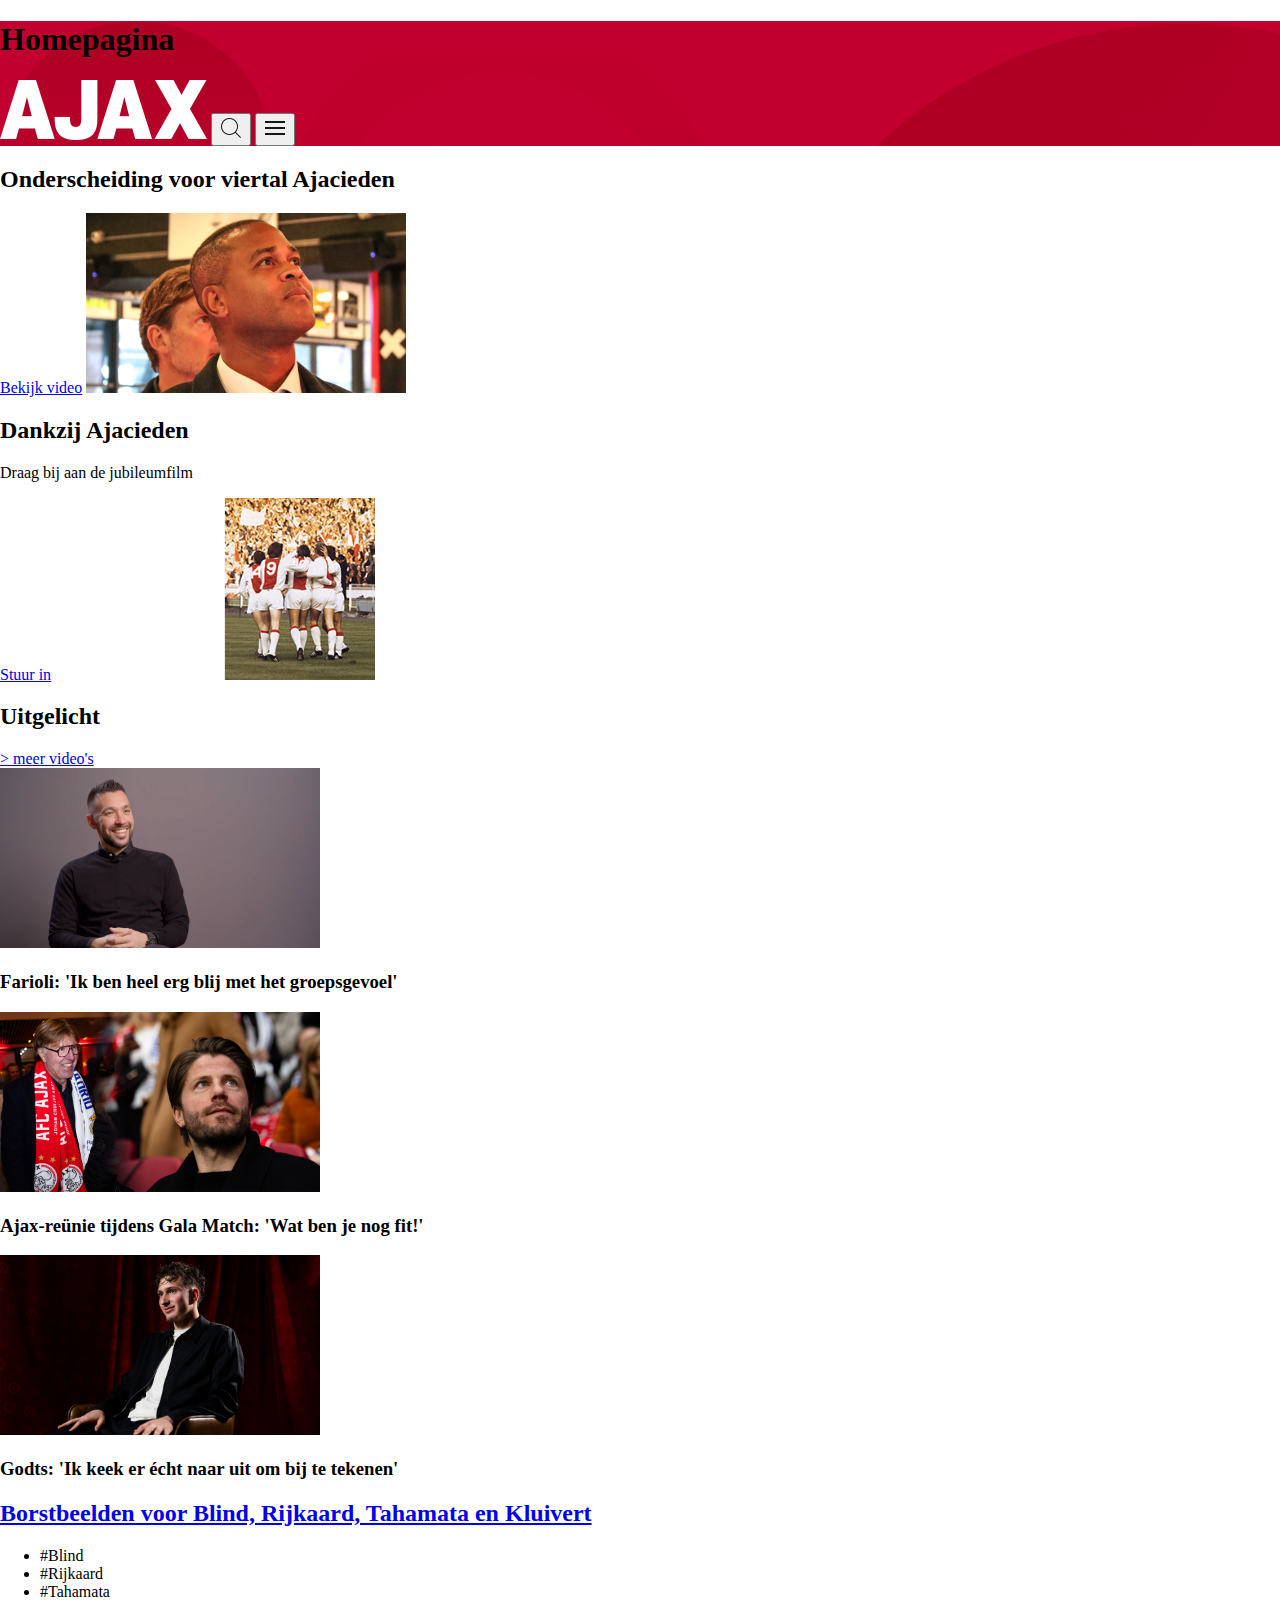
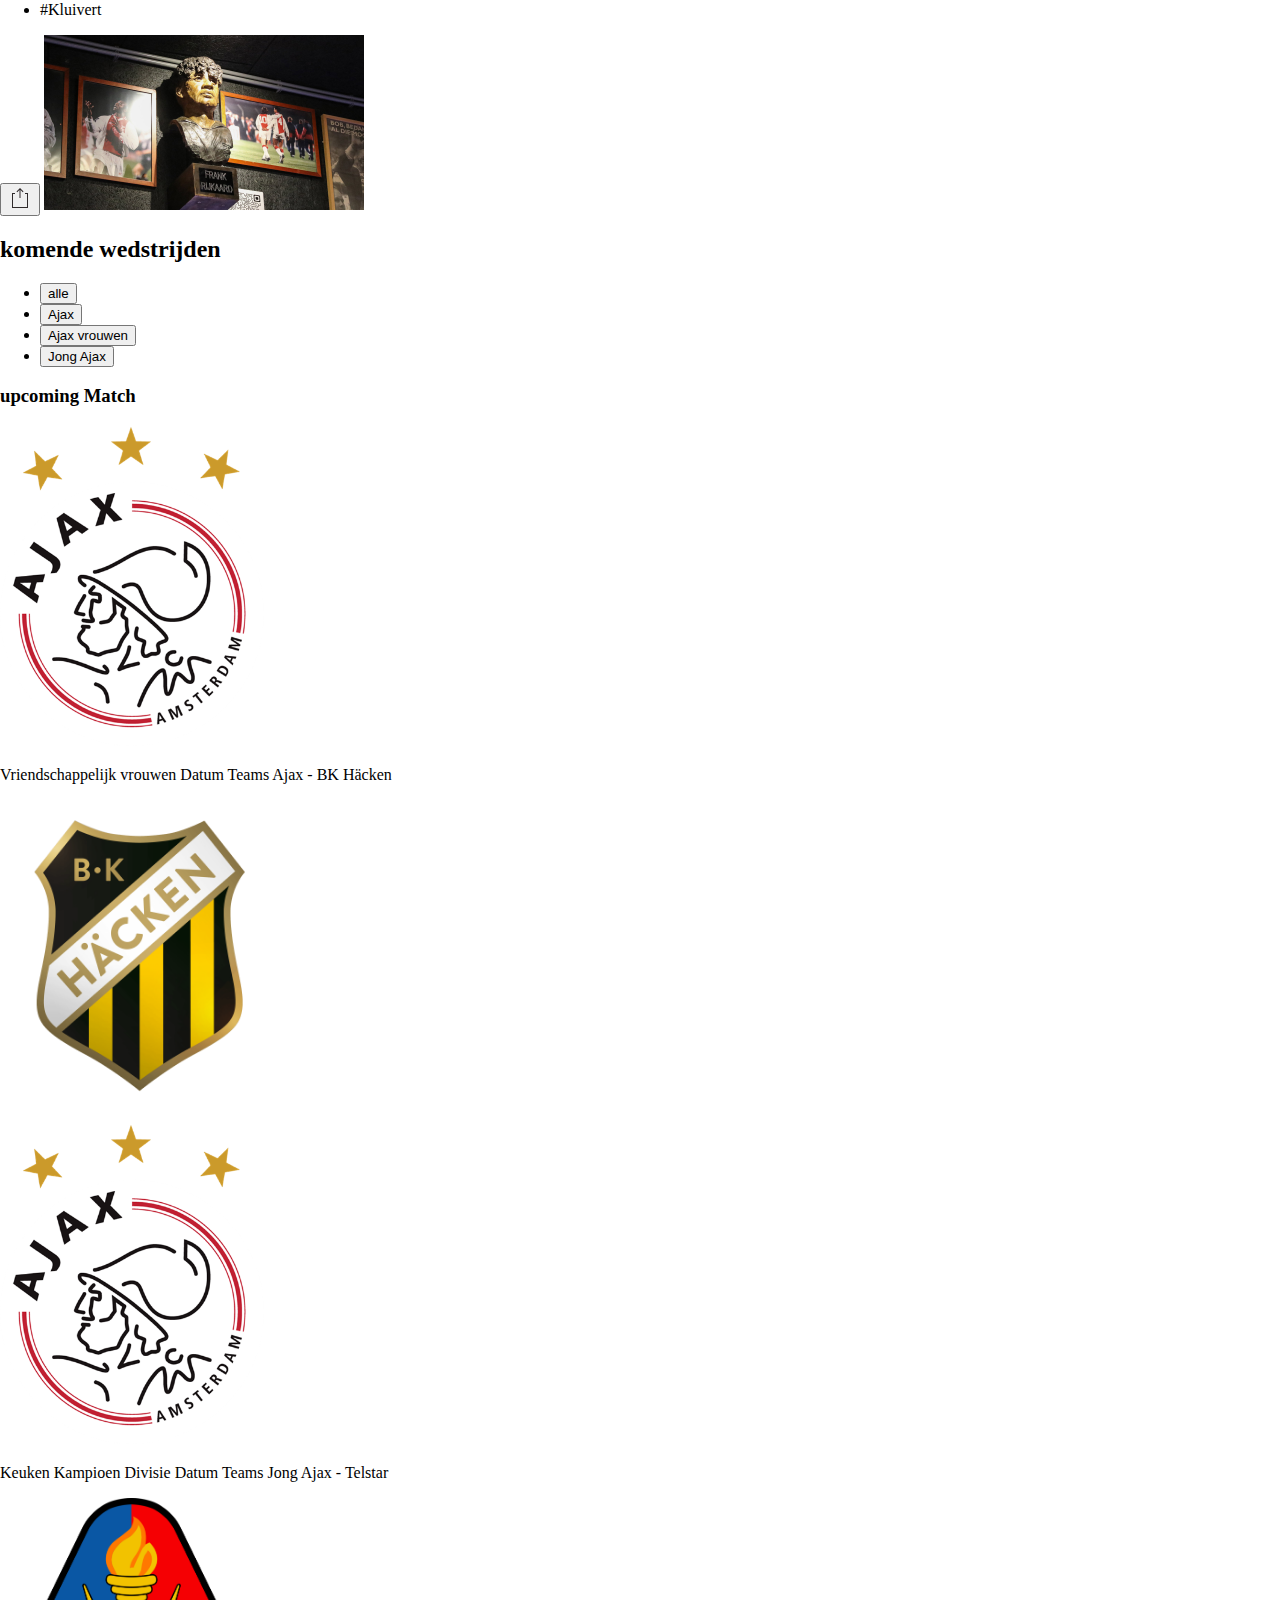
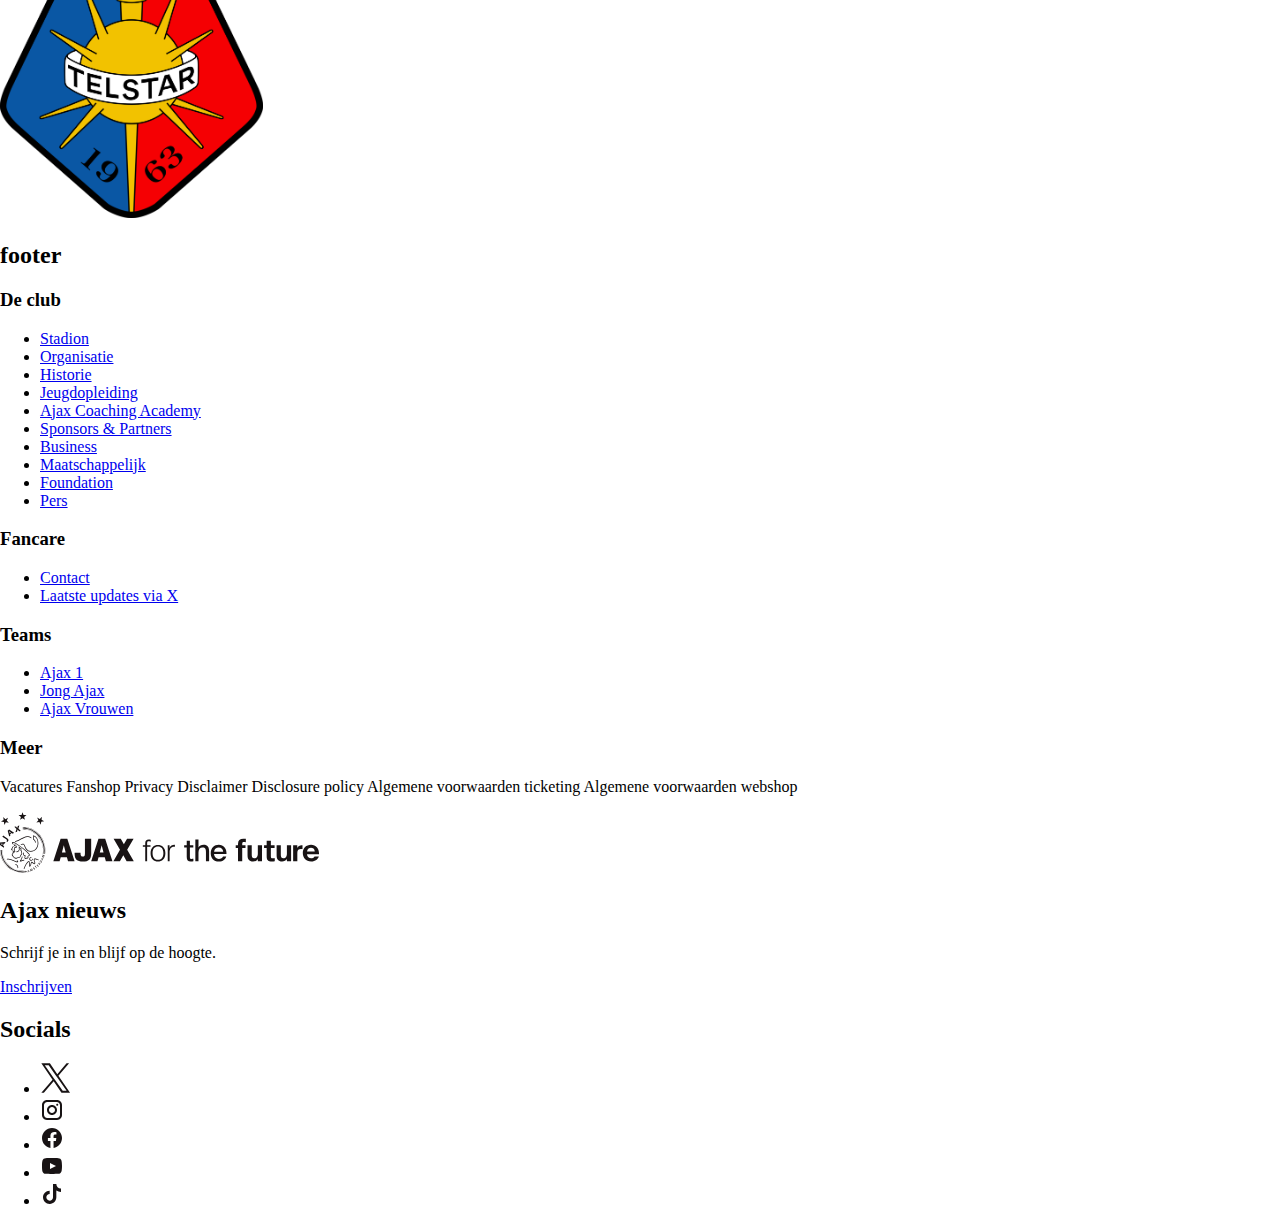
==== index.html @ 314618ff "jhbjhb" ====
<!DOCTYPE html>
<html lang="nl">
	
<head>
	<meta charset="UTF-8">
	<meta name="author" content="jouw naam">
	<meta name="viewport" content="width=device-width, initial-scale=1">
	
	<title>Howdy FED2425</title>
	
	<link href="styles/style.css" rel="stylesheet">
	<link rel="icon" type="image/svg+xml" href="images/favicon.svg">
	<link rel="stylesheet" href="style.css">
</head>

<body>
	<header>
		<h1>Homepagina</h1>
		<img src="images/ajax-logo-header.png" alt="logo in de header">
		<button>
			<img src="images/zoek-header.png" alt="zoek-icoon">
		</button>
		<button>
			<img src="images/hamburger-menu-header.png" alt="hamburger-icoon">
		</button>
    </header>
	<main>
		<article>
			<h2>Onderscheiding voor viertal Ajacieden</h2>
			<a href="https://www.ajax.nl/artikelen/borstbeelden-voor-blind-rijkaard-tahamata-en-kluivert/">Bekijk video</a>
			<img src="images/borstbeeld-kluivert-homepage.jpg" alt="foto van kluivert">
		</article>

		<article>
			<h2>Dankzij Ajacieden</h2>
			<p>Draag bij aan de jubileumfilm</p>
			<a href="https://acties.ajax.nl/ajax-125">Stuur in</a>
			<img src="images/ajax-dankzij-ajacieden-retro-foto.png" alt="retro foto van oud Ajacieden">
		</article>

		<section>
			<h2>Uitgelicht</h2>
			<a href="https://www.ajax.nl/ajax-video/">> meer video's</a>
				<article>
					<a href="https://www.ajax.nl/artikelen/farioli-ik-ben-heel-erg-blij-met-het-groepsgevoel/"><img src="images/farioli-foto-carouse.jpg" alt="foto intervieuw farioli"></a>
					<h3>Farioli: 'Ik ben heel erg blij met het groepsgevoel'</h3>
				</article>
				<article>
					<a href="https://www.ajax.nl/artikelen/ajax-reuenie-tijdens-gala-match-in-johan-cruijff-arena/"><img src="images/2de-foto-carousel.jpg" alt="foto ajax reuenie"></a>
					<h3>Ajax-reünie tijdens Gala Match: 'Wat ben je nog fit!'</h3>
		        </article>
				<article>
					<a href="https://www.ajax.nl/artikelen/godts-ik-keek-er-echt-naar-uit-om-bij-te-tekenen/"><img src="images/mika-godts-interview.jpg" alt="foto intervieuw godts"></a>
					<h3>Godts: 'Ik keek er écht naar uit om bij te tekenen'</h3>
		        </article>
		</section>

		<article>
			<h2>
				<a href="https://www.ajax.nl/artikelen/borstbeelden-voor-blind-rijkaard-tahamata-en-kluivert/">
				 Borstbeelden voor Blind, Rijkaard, Tahamata en Kluivert</a>
			</h2>
			<ul>
				<li>#Blind</li>
				<li>#Rijkaard</li>
				<li>#Tahamata</li>
				<li>#Kluivert</li>
			</ul>
			<button><img src="images/ajax-deel-icon.png" alt="deel icoontje"></button>
			<img src="images/ajax-borstbeeldrijkaard.jpg" alt="foto beeld van Rijkaard">
		</article>

		<section>
			<h2>komende wedstrijden</h2>
			<Ul>
				<li><button>alle</button></li>
				<li><button>Ajax</button></li>
				<li><button>Ajax vrouwen</button></li>
				<li><button>Jong Ajax</button></li>
			</Ul>
			<section>
				<h3>upcoming Match</h3>
				<img src="images/ajax-logo.png" alt="logo ajax">
				<p>Vriendschappelijk vrouwen
					Datum
					<time datetime="wo. 20 november 2024"></time>
					Teams
					Ajax - BK Häcken</p>
				<img src="images/logo-hacken.png" alt="logo hacken">
			</section>
			<section>
				<img src="images/ajax-logo.png" alt="logo ajax">
				<p>
					Keuken Kampioen Divisie
					Datum
					<time datetime="vr. 22 november 2024 20:00"></time>
					Teams
					Jong Ajax - Telstar</p>
				<img src="images/telstarr.png" alt="logo Telstar">
			</section>
		</section>
	</main>
	<footer>
		<section>
			<h2>footer</h2>
			<h3>De club</h3>
				<ul>
					<li><a href="https://www.ajax.nl/club/stadion/#">Stadion</a></li>
					<li><a href="https://www.ajax.nl/club/organisatie/#">Organisatie</a></li>
					<li><a href="https://www.ajax.nl/club/historie/#">Historie</a></li>
					<li><a href="https://www.ajax.nl/club/jeugdopleiding/#">Jeugdopleiding</a></li>
					<li><a href="https://coachingacademy.ajax.nl/?_gl=1*19bpxcv*_gcl_au*MTA3OTAwNjAwNi4xNzI1NDQ2MjI3*FPAU*NzUxMjI1OTkzLjE3MjU0NDYyMTY.*_ga*MTEzNDUyOTg4My4xNzI1NDQ2MjE1*_ga_X41LTNCMYQ*MTczMjI3Njc1MC4xNC4xLjE3MzIyNzY4NTcuMC4wLjIwNTY1MTI3NA..*_fplc*VXljZW90djZmTVpxT0FGWiUyQnNLdEY4SENVSXpNdFZ1aWw5QjdiUllUMXRIZTFKeFZuc2g0UGlFWHdNNTQ4VVYzZURia3JKMmpnUnBMTktjUXFNM05aWGY4cjFEUkJiaWtYN1BXJTJGS2dkJTJGSm42OWlVcGpLOTFuS1E3UjklMkJ2aVElM0QlM0Q.">Ajax Coaching Academy</a></li>
					<li><a href="https://www.ajax.nl/club/partners/">Sponsors & Partners</a></li>
					<li><a href="https://www.ajax.nl/club/business/">Business</a></li>
					<li><a href="https://www.ajax.nl/club/maatschappelijk/#">Maatschappelijk</a></li>
					<li><a href="https://www.ajax.nl/foundation/">Foundation</a></li>
					<li><a href="https://www.ajax.nl/club/pers/#">Pers</a></li>
				</ul>
			<h3>Fancare</h3>
				<ul>
					<li><a href="https://www.ajax.nl/fans/contact/">Contact</a></li>
					<li><a href="https://x.com/AjaxFancare">Laatste updates via X</a></li>
				</ul>
			<h3>Teams</h3>
				<ul>
					<li><a href="https://www.ajax.nl/teams/ajax-1/">Ajax 1</a></li>
					<li><a href="https://www.ajax.nl/teams/jong-ajax/">Jong Ajax</a></li>
					<li><a href="https://www.ajax.nl/teams/ajax-vrouwen/">Ajax Vrouwen</a></li>
				</ul>
			<h3>Meer</h3>
			<p>Vacatures
				Fanshop
				Privacy
				Disclaimer
				Disclosure policy
				Algemene voorwaarden ticketing
				Algemene voorwaarden webshop
			</p>
			<img src="images/logo-ajax-footer.svg" alt="ajax logo in de footer">
		</section>
		
		<section>
			<h2>Ajax nieuws</h2>
			<p>Schrijf je in en blijf op de hoogte.</p>
			<a href="https://www.ajax.nl/meer/nieuwsbrief">Inschrijven</a>
		</section>

		<section>
			<h2>Socials</h2>
			<ul>
				<li><a href="https://x.com/afcajax"><img src="images/twitter-icon.svg" alt="logo-twitter"></a></li>
				<li><a href="https://www.instagram.com/afcajax"><img src="images/insta-icoon.svg" alt="logo-instagram"></a></li>
				<li><a href="https://nl-nl.facebook.com/afcajax"><img src="images/facebook-icoon.svg" alt="logo facebook"></a></li>
				<li><a href="https://www.youtube.com/afcajax"><img src="images/youtube-icoon.svg" alt="logo youtube"></a></li>
				<li><a href="https://www.tiktok.com/@afcajax"><img src="images/tiktok-icon.svg" alt="logo tiktok"></a></li>
			</ul>
		</section>
	</footer>
	<script defer src="scripts/script.js"></script>
</body>
	
</html>
---- styles/style.css ----
/**************/
/* CSS REMEDY */
/**************/
*, *::after, *::before {
  box-sizing:border-box;  
}






/*********************/
/* CUSTOM PROPERTIES */
/*********************/
:root {
	/* startje */
	--color-text:#111;
	--color-background:#eee;
}





/****************/
/* JOUW STYLING */
/****************/

/* jouw code */
---- style.css ----
body{
    margin:0;
}


header{
    background-color: #c2002f;
    background-image: url(/images/ajax-achtergrond-image-header.png);
}

img{
    max-width: 20em;
    max-height:20em;}
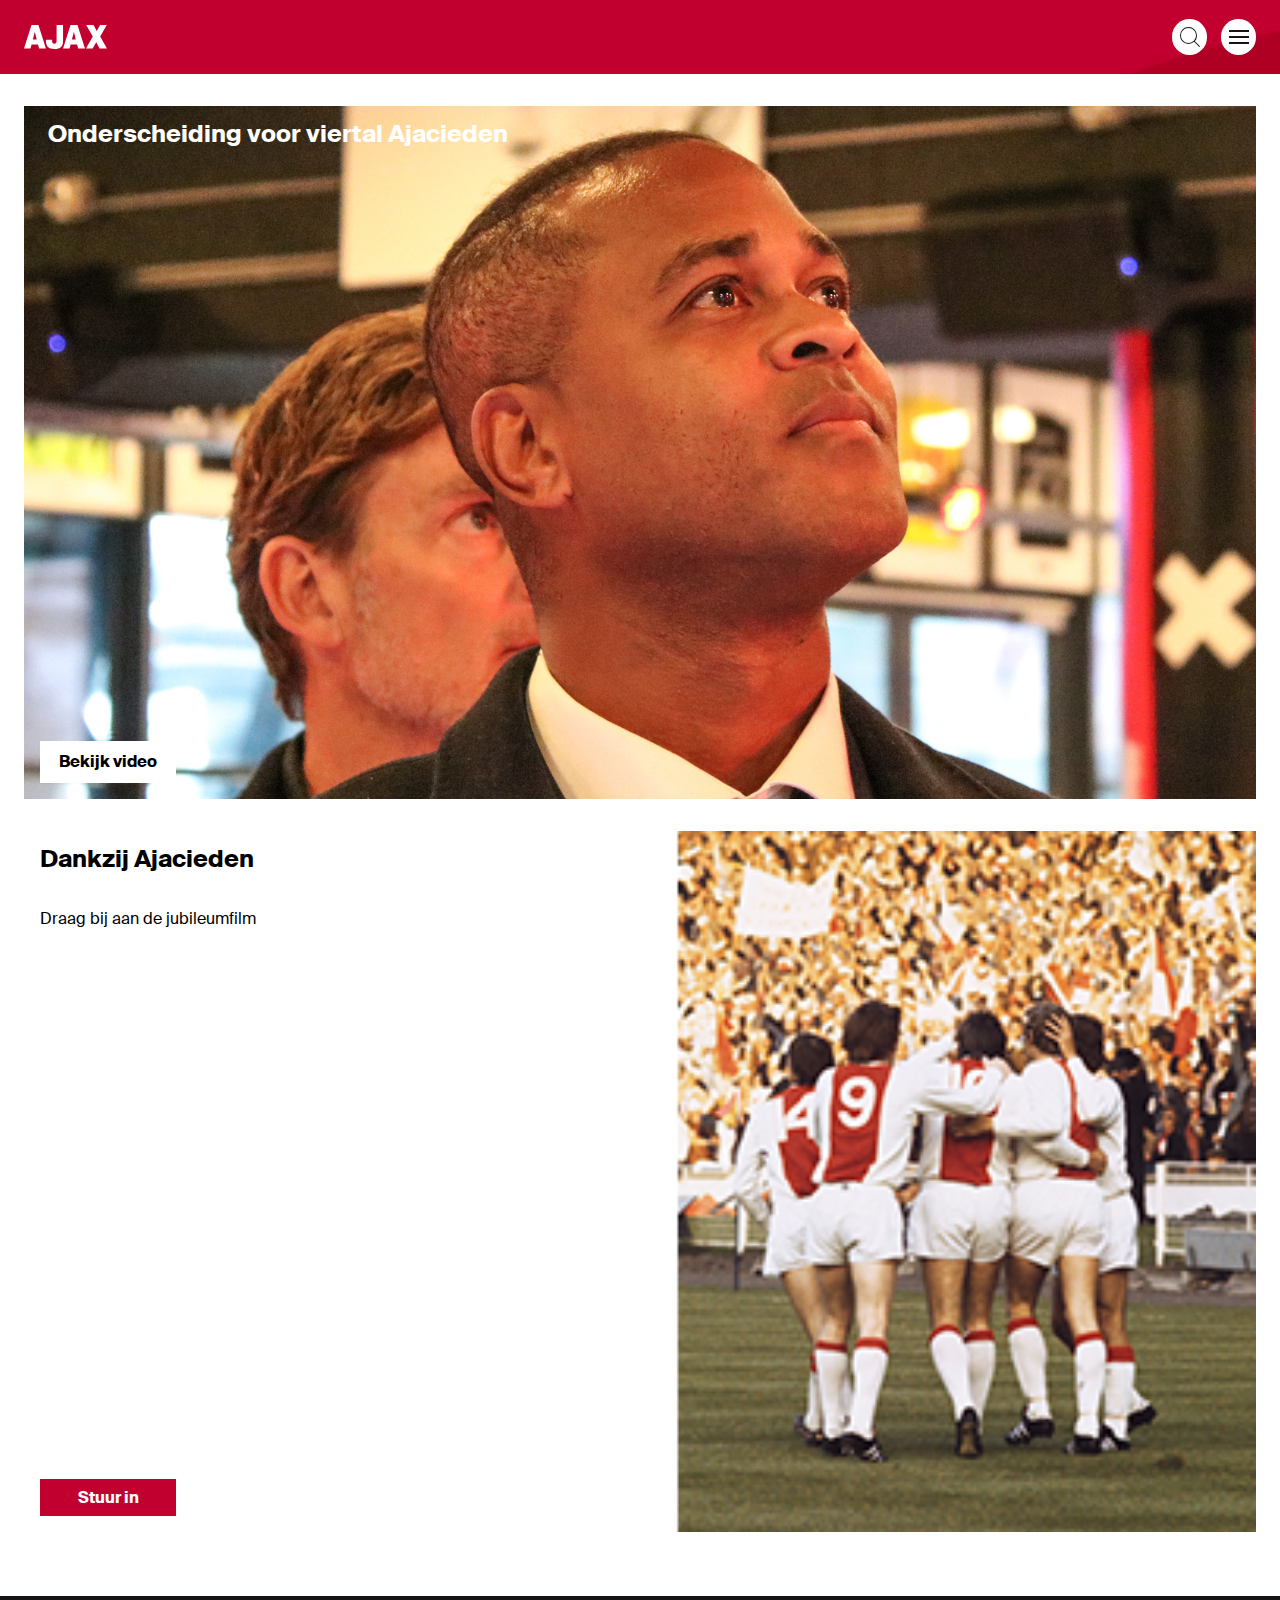
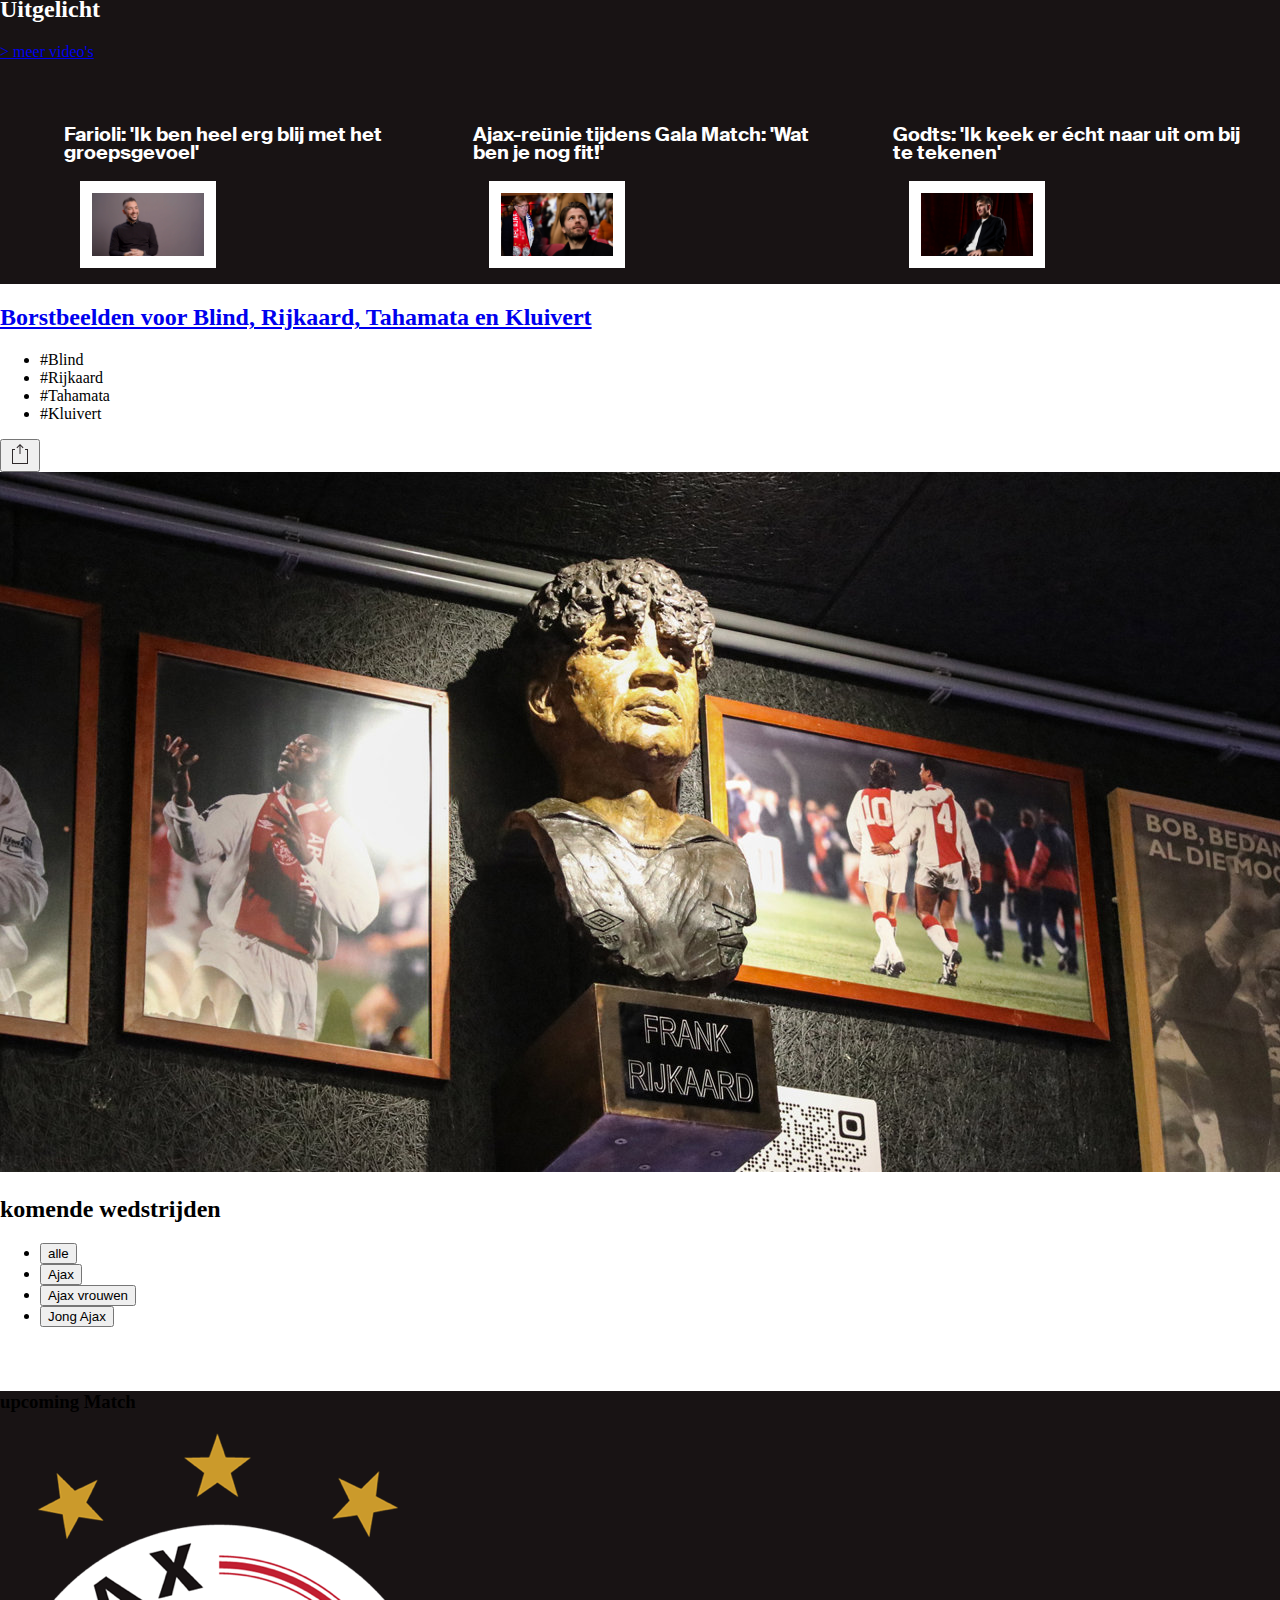
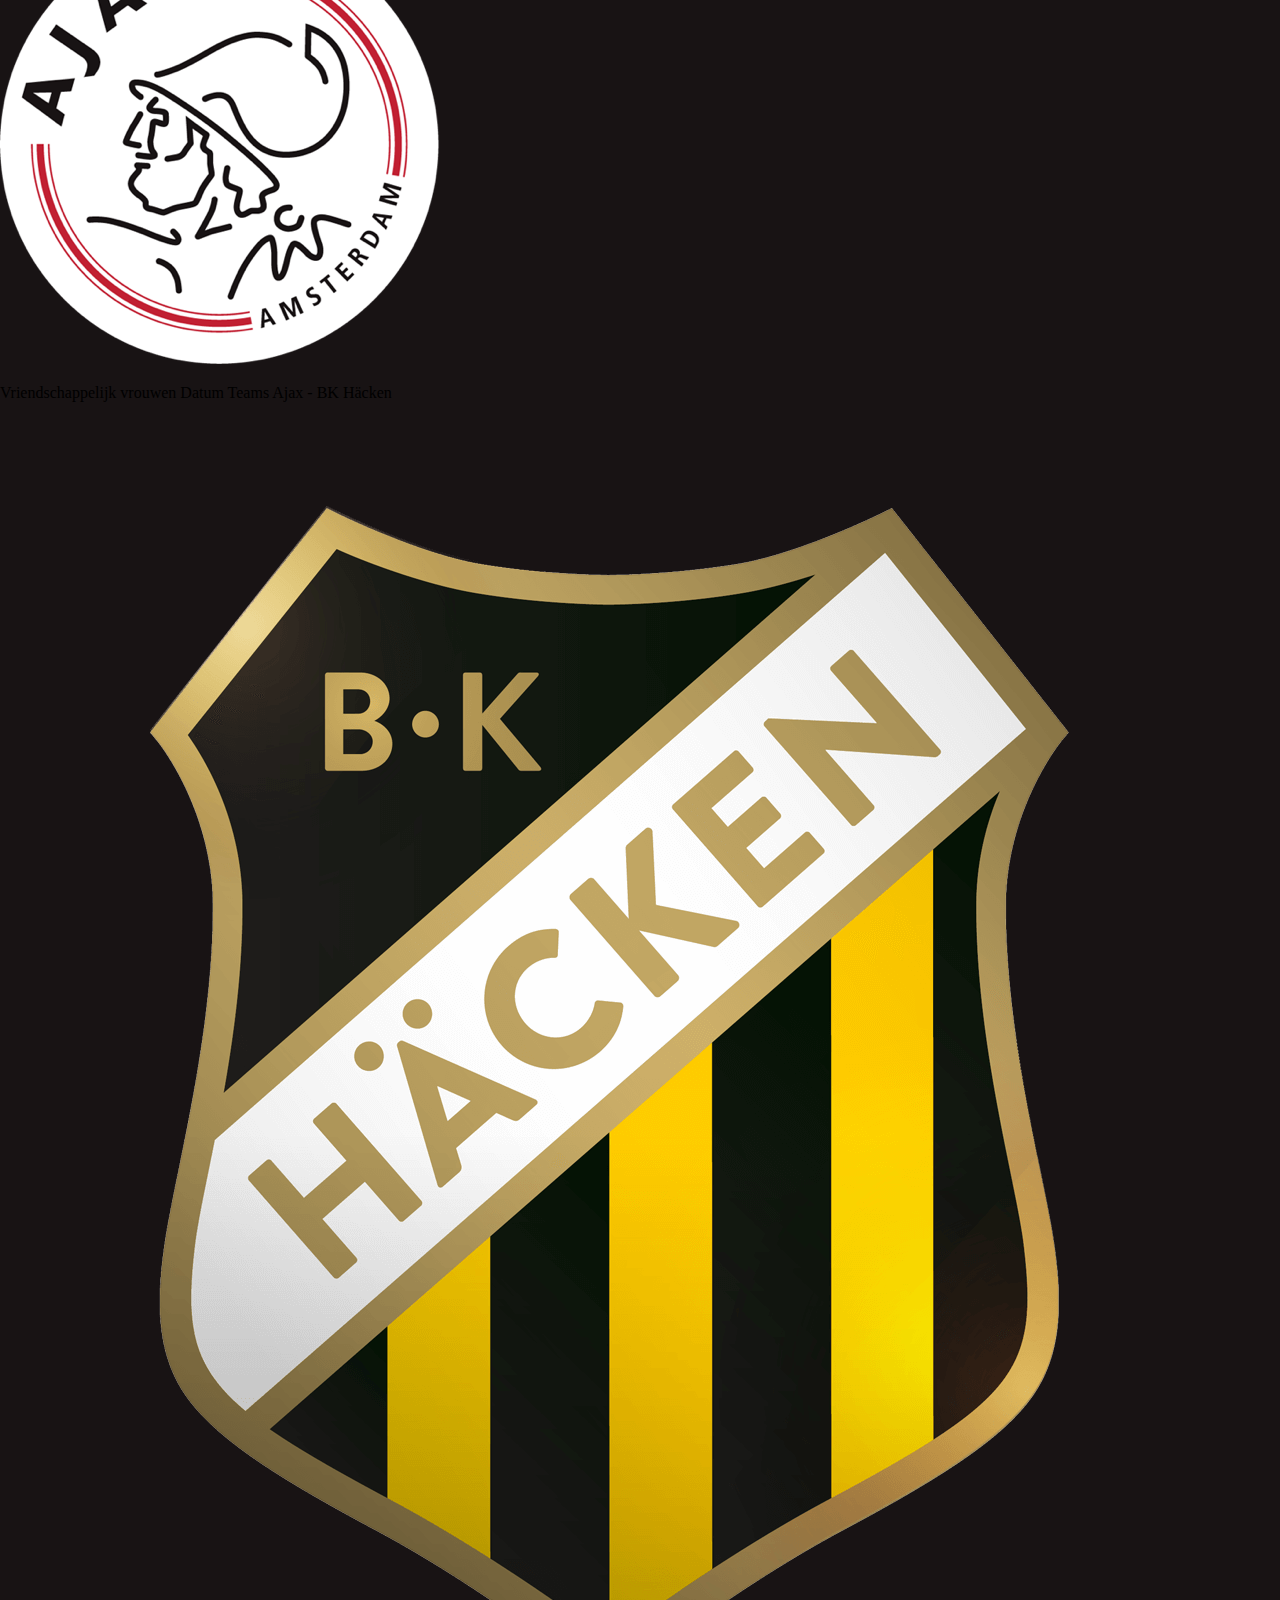
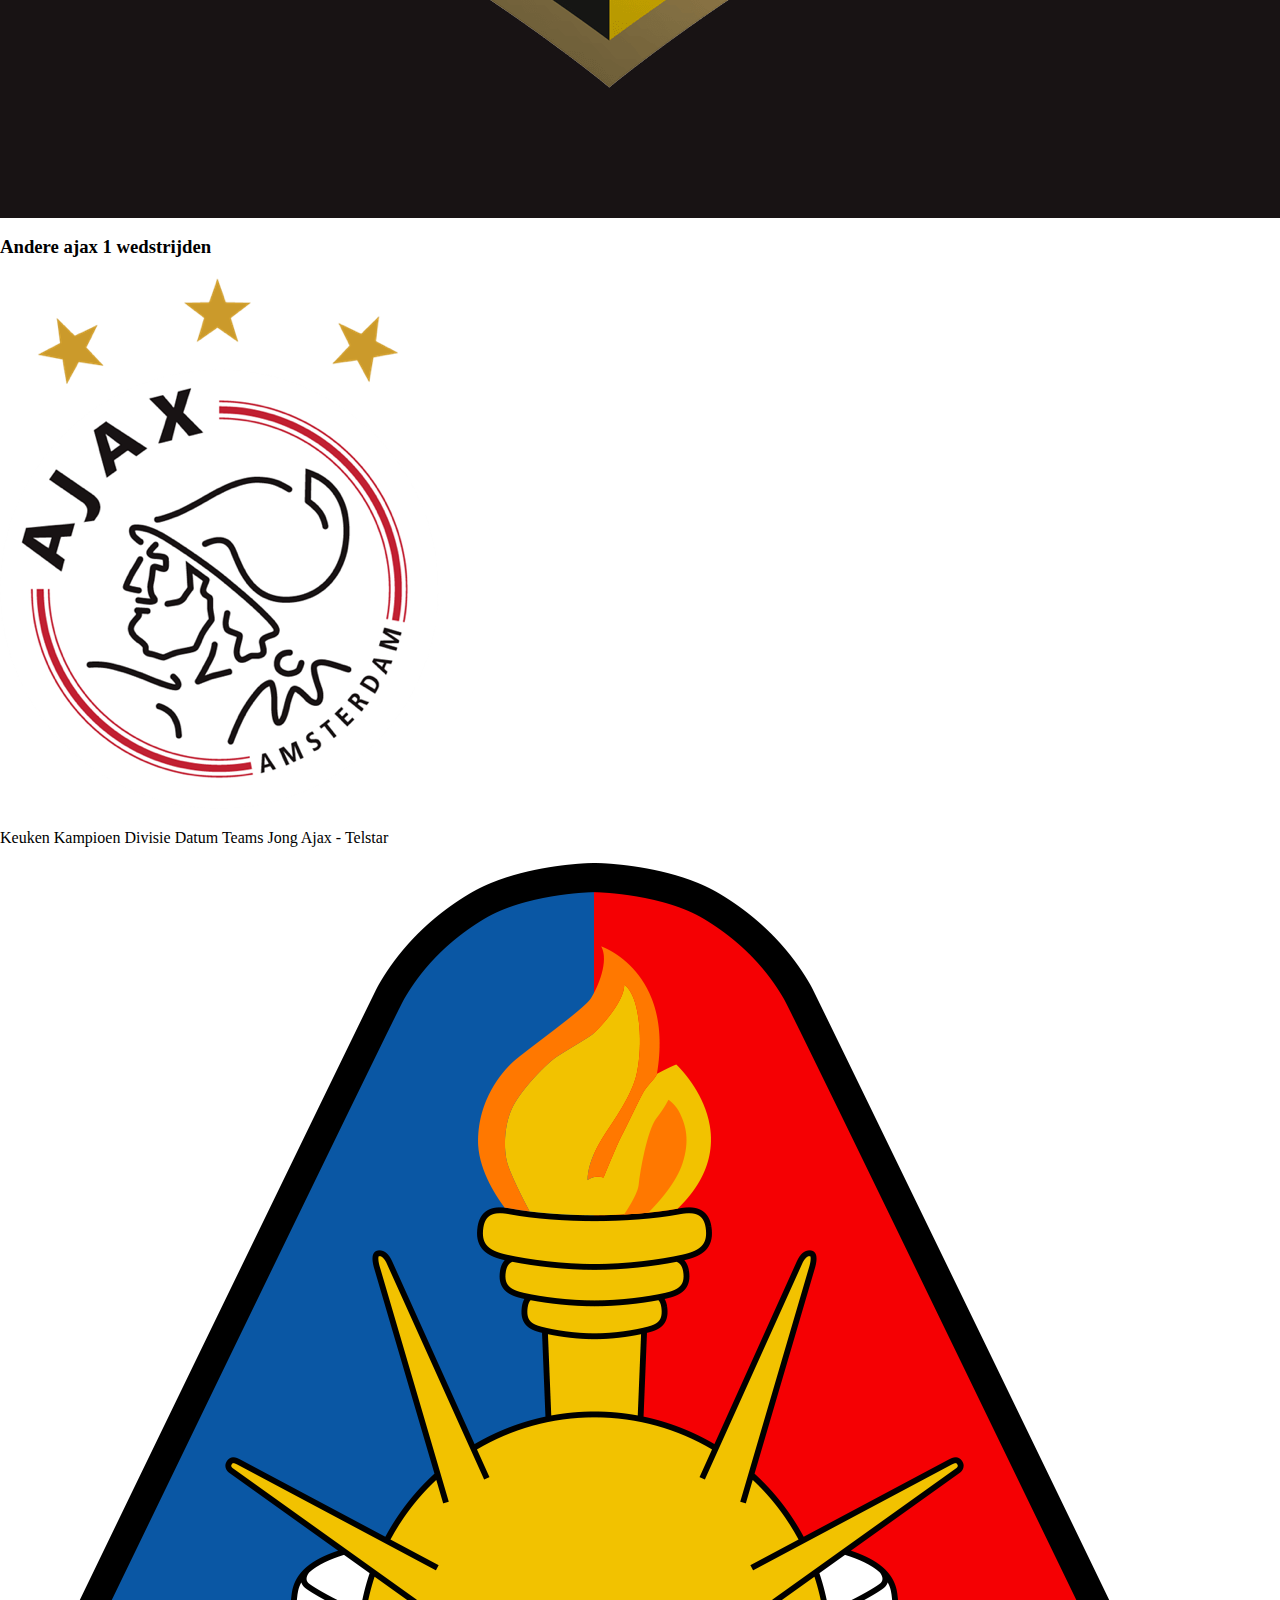
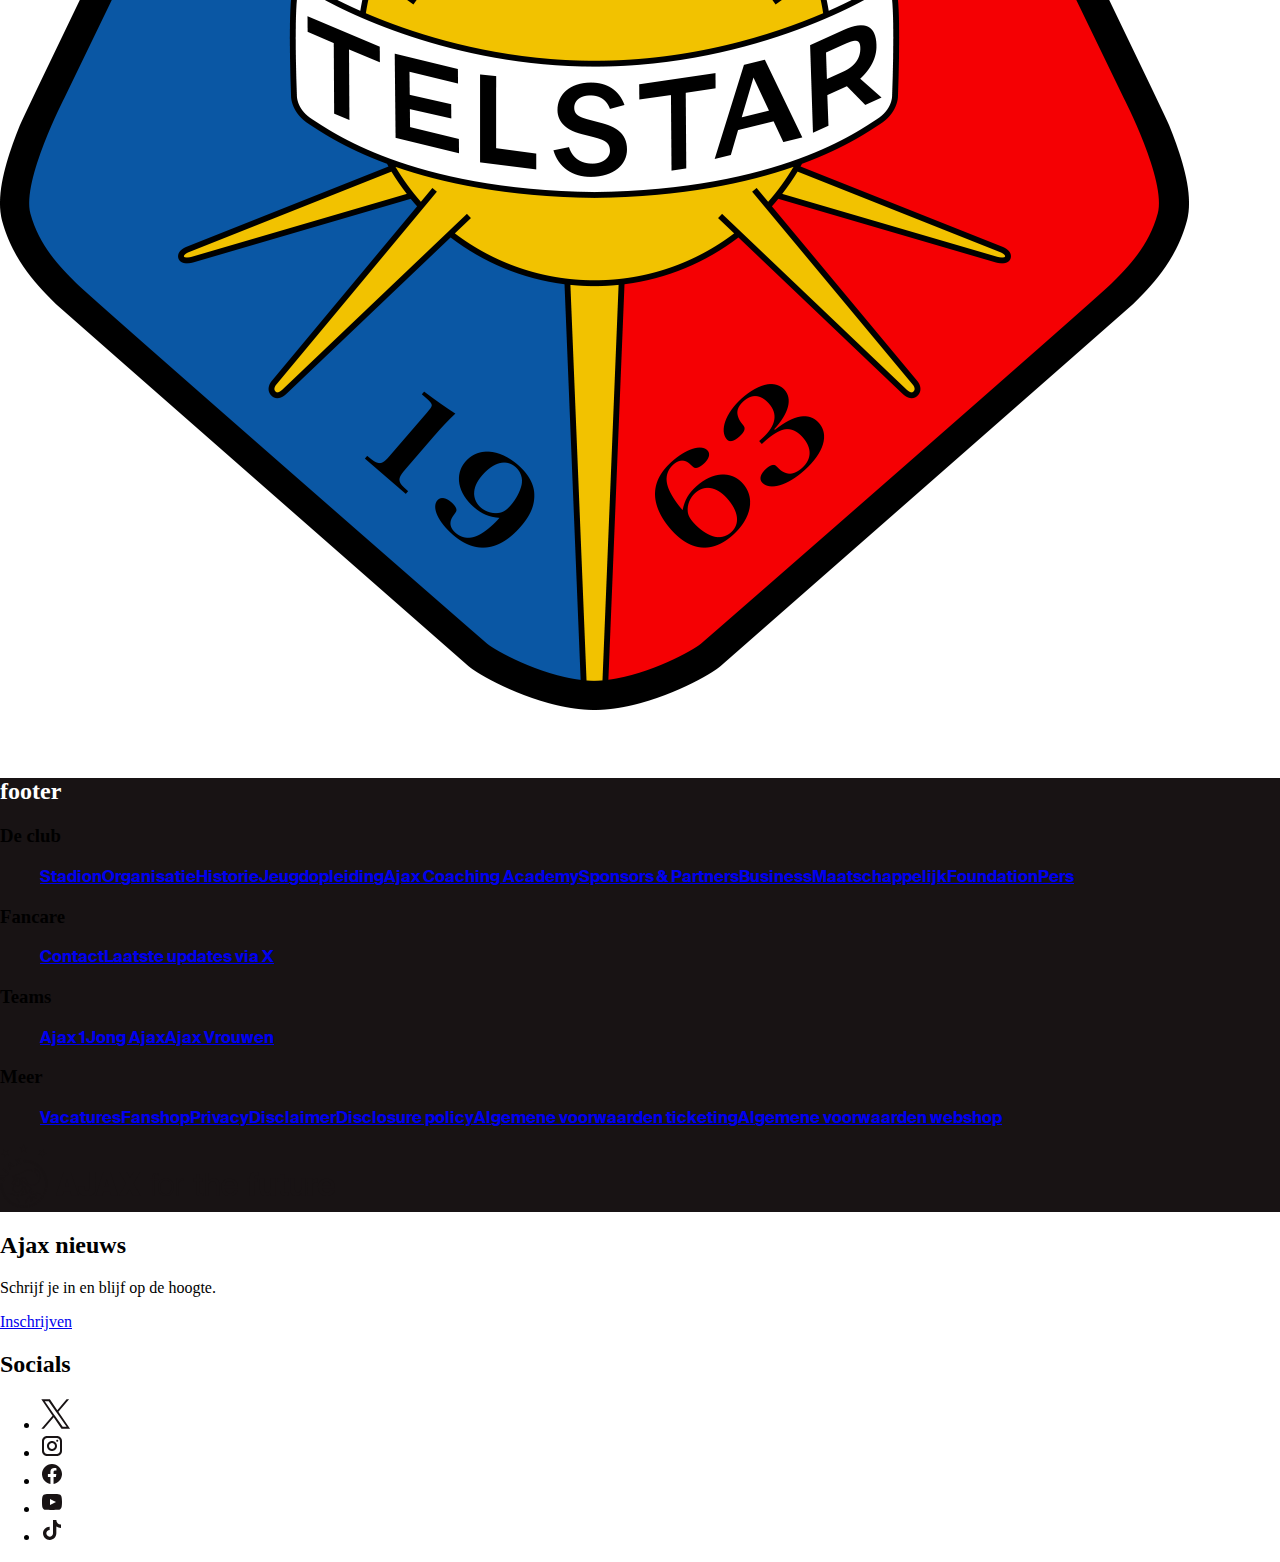
==== commit eae0268e: "newslamdn" ====
--- a/index.html
+++ b/index.html
@@ -6,24 +6,24 @@
 	<meta name="author" content="jouw naam">
 	<meta name="viewport" content="width=device-width, initial-scale=1">
 	
-	<title>Howdy FED2425</title>
+	<title>afcajax</title>
 	
 	<link href="styles/style.css" rel="stylesheet">
-	<link rel="icon" type="image/svg+xml" href="images/favicon.svg">
-	<link rel="stylesheet" href="style.css">
+	<link rel="icon" type="image/svg+xml" href="images/ajax-logo.png">
+	<link rel="stylesheet" href="styles/style.css">
+	<link rel="stylesheet" href="styles/homepage.css">
 </head>
 
 <body>
 	<header>
 		<h1>Homepagina</h1>
-		<img src="images/ajax-logo-header.png" alt="logo in de header">
-		<button>
-			<img src="images/zoek-header.png" alt="zoek-icoon">
-		</button>
-		<button>
-			<img src="images/hamburger-menu-header.png" alt="hamburger-icoon">
-		</button>
+		<img src="images/ajax-logo-header.svg" alt="logo in de header">
+		<nav>
+			<button><img src="images/ajax-zoeken-header.svg" alt="zoek-icoon"></button>
+			<button><img src="images/ajax-hamburger-header.svg" alt="hamburger-icoon"></button>
+		</nav>
     </header>
+	
 	<main>
 		<article>
 			<h2>Onderscheiding voor viertal Ajacieden</h2>
@@ -41,18 +41,26 @@
 		<section>
 			<h2>Uitgelicht</h2>
 			<a href="https://www.ajax.nl/ajax-video/">> meer video's</a>
-				<article>
-					<a href="https://www.ajax.nl/artikelen/farioli-ik-ben-heel-erg-blij-met-het-groepsgevoel/"><img src="images/farioli-foto-carouse.jpg" alt="foto intervieuw farioli"></a>
-					<h3>Farioli: 'Ik ben heel erg blij met het groepsgevoel'</h3>
-				</article>
-				<article>
+			<ul>
+				<li>
+					<article>
+							<a href="https://www.ajax.nl/artikelen/farioli-ik-ben-heel-erg-blij-met-het-groepsgevoel/"><img src="images/farioli-foto-carouse.jpg" alt="foto intervieuw farioli"></a>
+							<h3>Farioli: 'Ik ben heel erg blij met het groepsgevoel'</h3>
+					</article>
+				</li>
+				<li>
+					<article>
 					<a href="https://www.ajax.nl/artikelen/ajax-reuenie-tijdens-gala-match-in-johan-cruijff-arena/"><img src="images/2de-foto-carousel.jpg" alt="foto ajax reuenie"></a>
 					<h3>Ajax-reünie tijdens Gala Match: 'Wat ben je nog fit!'</h3>
 		        </article>
-				<article>
+			</li>
+				<li>
+					<article>
 					<a href="https://www.ajax.nl/artikelen/godts-ik-keek-er-echt-naar-uit-om-bij-te-tekenen/"><img src="images/mika-godts-interview.jpg" alt="foto intervieuw godts"></a>
 					<h3>Godts: 'Ik keek er écht naar uit om bij te tekenen'</h3>
-		        </article>
+		        	</article>
+				</li>
+			</ul>
 		</section>
 
 		<article>
@@ -89,6 +97,7 @@
 				<img src="images/logo-hacken.png" alt="logo hacken">
 			</section>
 			<section>
+				<h3>Andere ajax 1 wedstrijden</h3>
 				<img src="images/ajax-logo.png" alt="logo ajax">
 				<p>
 					Keuken Kampioen Divisie
@@ -128,14 +137,15 @@
 					<li><a href="https://www.ajax.nl/teams/ajax-vrouwen/">Ajax Vrouwen</a></li>
 				</ul>
 			<h3>Meer</h3>
-			<p>Vacatures
-				Fanshop
-				Privacy
-				Disclaimer
-				Disclosure policy
-				Algemene voorwaarden ticketing
-				Algemene voorwaarden webshop
-			</p>
+			<ul>
+				<li><a href="https://werkenbij.ajax.nl/?_gl=1*1fcl6y4*_gcl_au*MTA3OTAwNjAwNi4xNzI1NDQ2MjI3*FPAU*NzUxMjI1OTkzLjE3MjU0NDYyMTY.*_ga*MTEzNDUyOTg4My4xNzI1NDQ2MjE1*_ga_X41LTNCMYQ*MTczMjI3Njc1MC4xNC4xLjE3MzIyODE5OTMuMC4wLjIwNTY1MTI3NA..*_fplc*YmRZYVFocDRsNjNseHNjWWd2UDJWNEtWWURCY3UzJTJGSEg0R1F0WSUyRiUyRnBEakg4MUU5Qm1zJTJCQzJXMnNCcnpTMHhZZmhhJTJCU3dGZ0pGQktlbUx3SWVHRXZhNlRKanY2QkdJVU5TYmdUTWtrYmhJVEVkSEJRTjZuWk1pRiUyRkU0aUN3JTNEJTNE">Vacatures</a></li>
+				<li><a href="https://www.ajax.nl/shop?_gl=1*azx0pv*_gcl_au*MTA3OTAwNjAwNi4xNzI1NDQ2MjI3*FPAU*NzUxMjI1OTkzLjE3MjU0NDYyMTY.">Fanshop</a></li>
+				<li><a href="https://www.ajax.nl/meer/privacy/">Privacy</a></li>
+				<li><a href="https://www.ajax.nl/meer/disclaimer/">Disclaimer</a></li>
+				<li><a href="https://www.ajax.nl/meer/disclosure-policy/">Disclosure policy</a></li>
+				<li><a href="https://www.ajax.nl/meer/algemene-voorwaarden-ticketing/">Algemene voorwaarden ticketing</a></li>
+				<li><a href="https://www.ajax.nl/meer/algemene-voorwaarden-webshop/">Algemene voorwaarden webshop</a></li>
+			</ul>
 			<img src="images/logo-ajax-footer.svg" alt="ajax logo in de footer">
 		</section>
 		
@@ -158,5 +168,4 @@
 	</footer>
 	<script defer src="scripts/script.js"></script>
 </body>
-	
 </html>
--- a/styles/style.css
+++ b/styles/style.css
@@ -1,31 +1,92 @@
-/**************/
-/* CSS REMEDY */
-/**************/
-*, *::after, *::before {
-  box-sizing:border-box;  
+
+/*********************/
+/* CUSTOM PROPERTIES */
+/*********************/
+:root{
+	color-scheme: light dark;
+}
+
+/*********************/
+/* fonts */
+/*********************/
+@font-face {
+	font-family: "suisseintl-black";
+	src: url(fonts/suisseintl-black);
+}
+
+@font-face {
+	font-family: "suisseintl-bold";
+	src: url(fonts/suisseintl-bold);
+}
+
+@font-face {
+	font-family: "suisseintl-regular";
+	src: url(fonts/suisseintl-regular);
 }
 
 
 
-
-
+body{
+    margin:0;
+}
 
 /*********************/
-/* CUSTOM PROPERTIES */
+/* Header */
 /*********************/
-:root {
-	/* startje */
-	--color-text:#111;
-	--color-background:#eee;
+header{
+    background-color: #c2002f;
+    background-image: url(/images/ajax-achtergrond-image-header.png);
+    height:4.625rem;
+    padding: 0 1.5rem;
+    background-size: 305vw auto;
+    background-position: 50% top;
+    display: flex;
+    align-items: center;
+	position: sticky;
+	top: 0em;
+	z-index: 2;
+	justify-content: space-between;
+}
+
+header img {
+    height: 1.5rem;
+    border-style: none;
+    background-repeat: no-repeat;
+    z-index: 3;
+    width: auto;
+    align-items: center;
+	
+    
+}
+
+nav{
+    display: flex;
+    align-items: center;
+    list-style: none;
+}
+
+nav button{
+	display: flex;
+	align-items: center;
+    text-decoration: none;
+    background-color: white;
+	border-radius: 50%;
+	border: none;
+	height: 2.2rem;
+	width: 2.2rem;
+
+}
+
+nav button:nth-of-type(2){
+    margin-left: 1em;
+	
+}
+
+a{
+	cursor: pointer;
 }
 
 
-
-
-
-/****************/
-/* JOUW STYLING */
-/****************/
-
-/* jouw code */
-
+h1 {
+    display: none;
+}
--- a/styles/style.css
+++ b/styles/style.css
@@ -1,31 +1,92 @@
-/**************/
-/* CSS REMEDY */
-/**************/
-*, *::after, *::before {
-  box-sizing:border-box;  
+
+/*********************/
+/* CUSTOM PROPERTIES */
+/*********************/
+:root{
+	color-scheme: light dark;
+}
+
+/*********************/
+/* fonts */
+/*********************/
+@font-face {
+	font-family: "suisseintl-black";
+	src: url(fonts/suisseintl-black);
+}
+
+@font-face {
+	font-family: "suisseintl-bold";
+	src: url(fonts/suisseintl-bold);
+}
+
+@font-face {
+	font-family: "suisseintl-regular";
+	src: url(fonts/suisseintl-regular);
 }
 
 
 
-
-
+body{
+    margin:0;
+}
 
 /*********************/
-/* CUSTOM PROPERTIES */
+/* Header */
 /*********************/
-:root {
-	/* startje */
-	--color-text:#111;
-	--color-background:#eee;
+header{
+    background-color: #c2002f;
+    background-image: url(/images/ajax-achtergrond-image-header.png);
+    height:4.625rem;
+    padding: 0 1.5rem;
+    background-size: 305vw auto;
+    background-position: 50% top;
+    display: flex;
+    align-items: center;
+	position: sticky;
+	top: 0em;
+	z-index: 2;
+	justify-content: space-between;
+}
+
+header img {
+    height: 1.5rem;
+    border-style: none;
+    background-repeat: no-repeat;
+    z-index: 3;
+    width: auto;
+    align-items: center;
+	
+    
+}
+
+nav{
+    display: flex;
+    align-items: center;
+    list-style: none;
+}
+
+nav button{
+	display: flex;
+	align-items: center;
+    text-decoration: none;
+    background-color: white;
+	border-radius: 50%;
+	border: none;
+	height: 2.2rem;
+	width: 2.2rem;
+
+}
+
+nav button:nth-of-type(2){
+    margin-left: 1em;
+	
+}
+
+a{
+	cursor: pointer;
 }
 
 
-
-
-
-/****************/
-/* JOUW STYLING */
-/****************/
-
-/* jouw code */
-
+h1 {
+    display: none;
+}
--- a/styles/homepage.css
+++ b/styles/homepage.css
@@ -0,0 +1,171 @@
+
+/*********************/
+/* fonts */
+/*********************/
+@font-face {
+	font-family: "suisseintl-black";
+	src: url("../fonts/suisseintl-black.woff2");
+}
+
+@font-face {
+	font-family: "suisseintl-bold";
+	src: url("../fonts/suisseintl-bold.woff2");
+}
+
+@font-face {
+	font-family: "suisseintl-regular";
+	src: url("../fonts/suisseintl-regular.woff2");
+}
+
+
+/*********************/
+/* artikel 1 */
+/*********************/
+
+article:nth-of-type(1){
+    display: grid;
+    grid-template-rows: 1fr max-content;  
+    margin: 0em;
+    line-height: 1.1rem;
+    padding-left: 1.5rem;
+    padding-right: 1.5rem;
+    padding-top: 2rem;
+}
+
+article:nth-of-type(1) h2{
+    grid-row-start:1;
+    grid-column-start:1;
+    z-index: 1;
+    row-gap: 2rem;
+    color: white;
+    font-family: "suisseintl-bold";
+    margin-left: 1em;
+    margin-top: 1rem;
+    line-height: 1em;
+}
+
+article:nth-of-type(1) a{
+    display: flex;
+    align-items: center;
+    justify-content: center;
+    grid-row-start: 2;
+    grid-column-start:1;
+    z-index: 1;
+    border: 1em;
+    text-decoration: none;
+    color: black;
+    background-color: white;
+    font-size: 1rem ;
+    font-weight: 600;
+    font-family: "suisseintl-bold";
+    padding: .75rem .75rem .75rem;
+    max-width: 7rem;
+    margin-left: 1em;
+    margin-bottom: 1rem;
+}
+
+
+article:nth-of-type(1) img{
+    display: block;
+    grid-row-start: 1;
+    grid-row-end: 3;
+    grid-column-start:1;
+    width: 100%;
+    height: 100%;
+}
+
+
+/*********************/
+/* artikel 2*/
+/*********************/
+
+article:nth-of-type(2){
+        display: grid;
+        grid-template-rows: 4em 1fr 3.3em max-content;  
+        margin: 0em;
+        line-height: 1.1rem;
+        padding-left: 1.5rem;
+        padding-right: 1.5rem;
+        padding-top: 2rem;
+}
+
+article:nth-of-type(2) h2{
+    grid-row-start:1;
+    grid-column-start:1;
+    z-index: 1;
+    row-gap: 2rem;
+    color: black;
+    font-family: "suisseintl-bold";
+    margin-top: 1rem;
+    line-height: 1em;
+    margin-left: 1rem;
+    max-width: 30%;
+
+}
+
+article:nth-of-type(2) p{
+    grid-row-start:2;
+    grid-column-start:1;
+    z-index: 1;
+    row-gap: 2rem;
+    color: black;
+    font-family: "suisseintl-regular";
+    margin-left: 1em;
+    line-height: 1em;
+    max-width: 30%;
+}
+
+article:nth-of-type(2) a{
+    display: flex;
+    align-items: center;
+    justify-content: center;
+    grid-row-start: 3;
+    grid-column-start:1;
+    z-index: 1;
+    border: 1em;
+    text-decoration: none;
+    color: white;
+    background-color: #c2002f;
+    font-size: 1rem ;
+    font-weight: 600;
+    font-family: "suisseintl-bold";
+    padding: .75rem .75rem .75rem;
+    max-height: 2rem;
+    max-width: 7rem;
+    margin-left: 1em;
+    margin-bottom: 1rem;
+}
+
+article:nth-of-type(2) img{
+    display: block;
+    grid-row-start: 1;
+    grid-row-end: 4;
+    grid-column-start:1;
+    width: 100%;
+    height: 100%;
+}
+
+/*********************/
+/* section 1*/
+/*********************/
+
+section:nth-of-type(1){
+    background-color: #181314;
+    margin-top: 4rem;
+}
+
+
+section:nth-of-type(1) h2{
+    color: white;
+}
+
+section:nth-of-type(1) ul{
+    display: flex;
+    overflow-x: scroll;
+}
+
+section:nth-of-type(1) li{
+    color: white;
+    list-style: none;
+    font-family: "suisseintl-bold";
+}
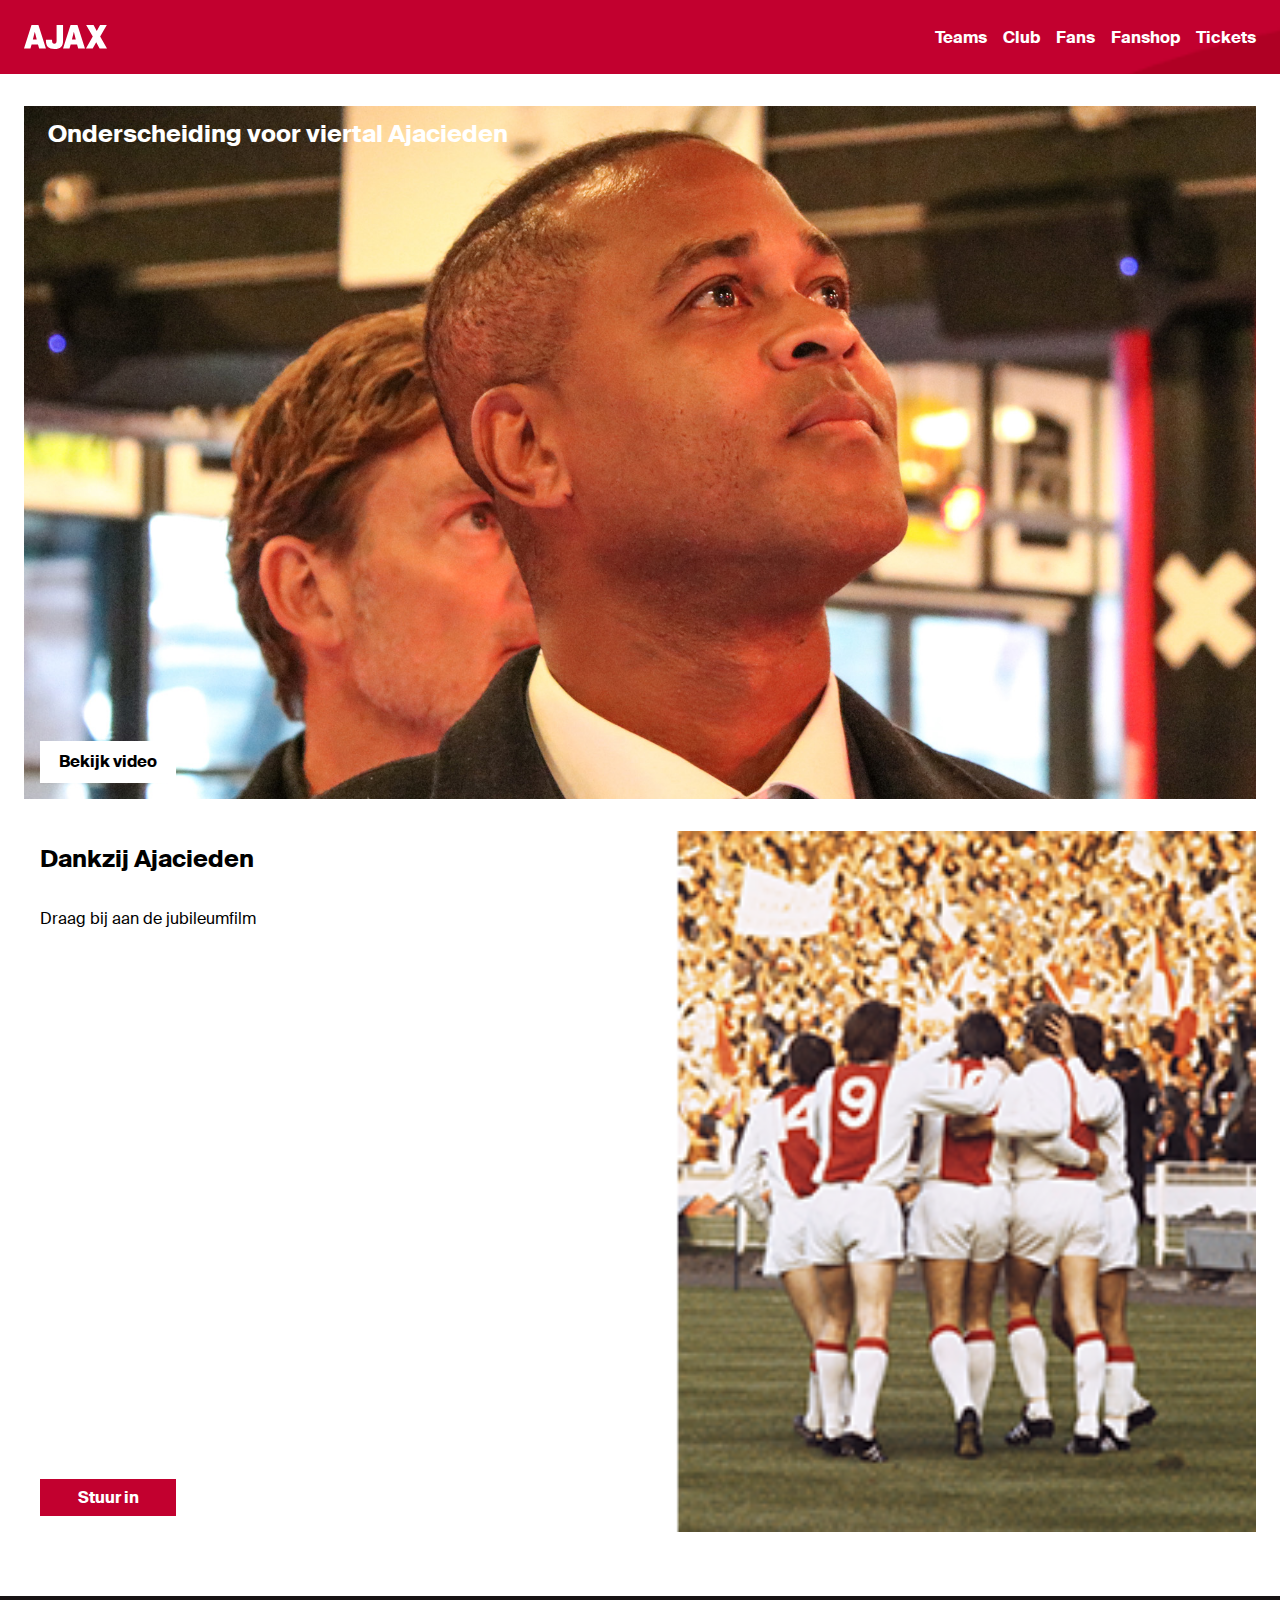
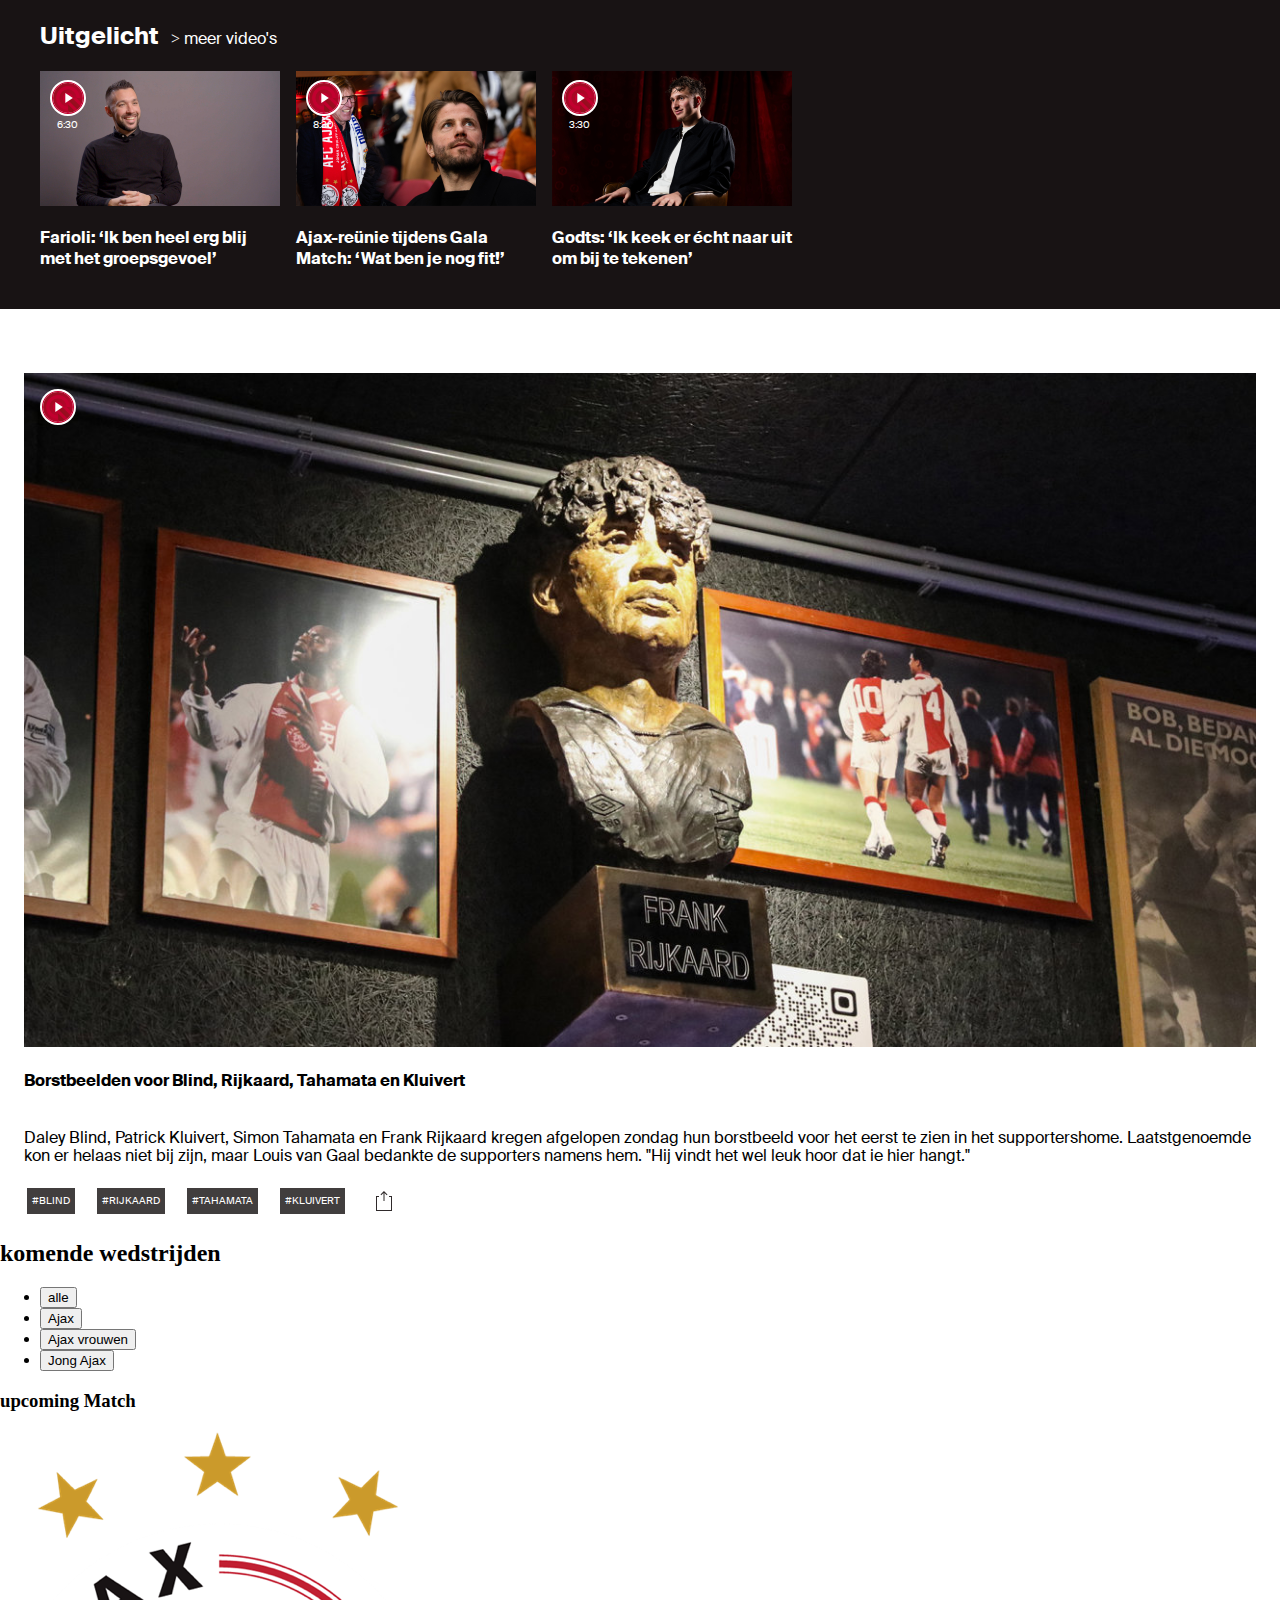
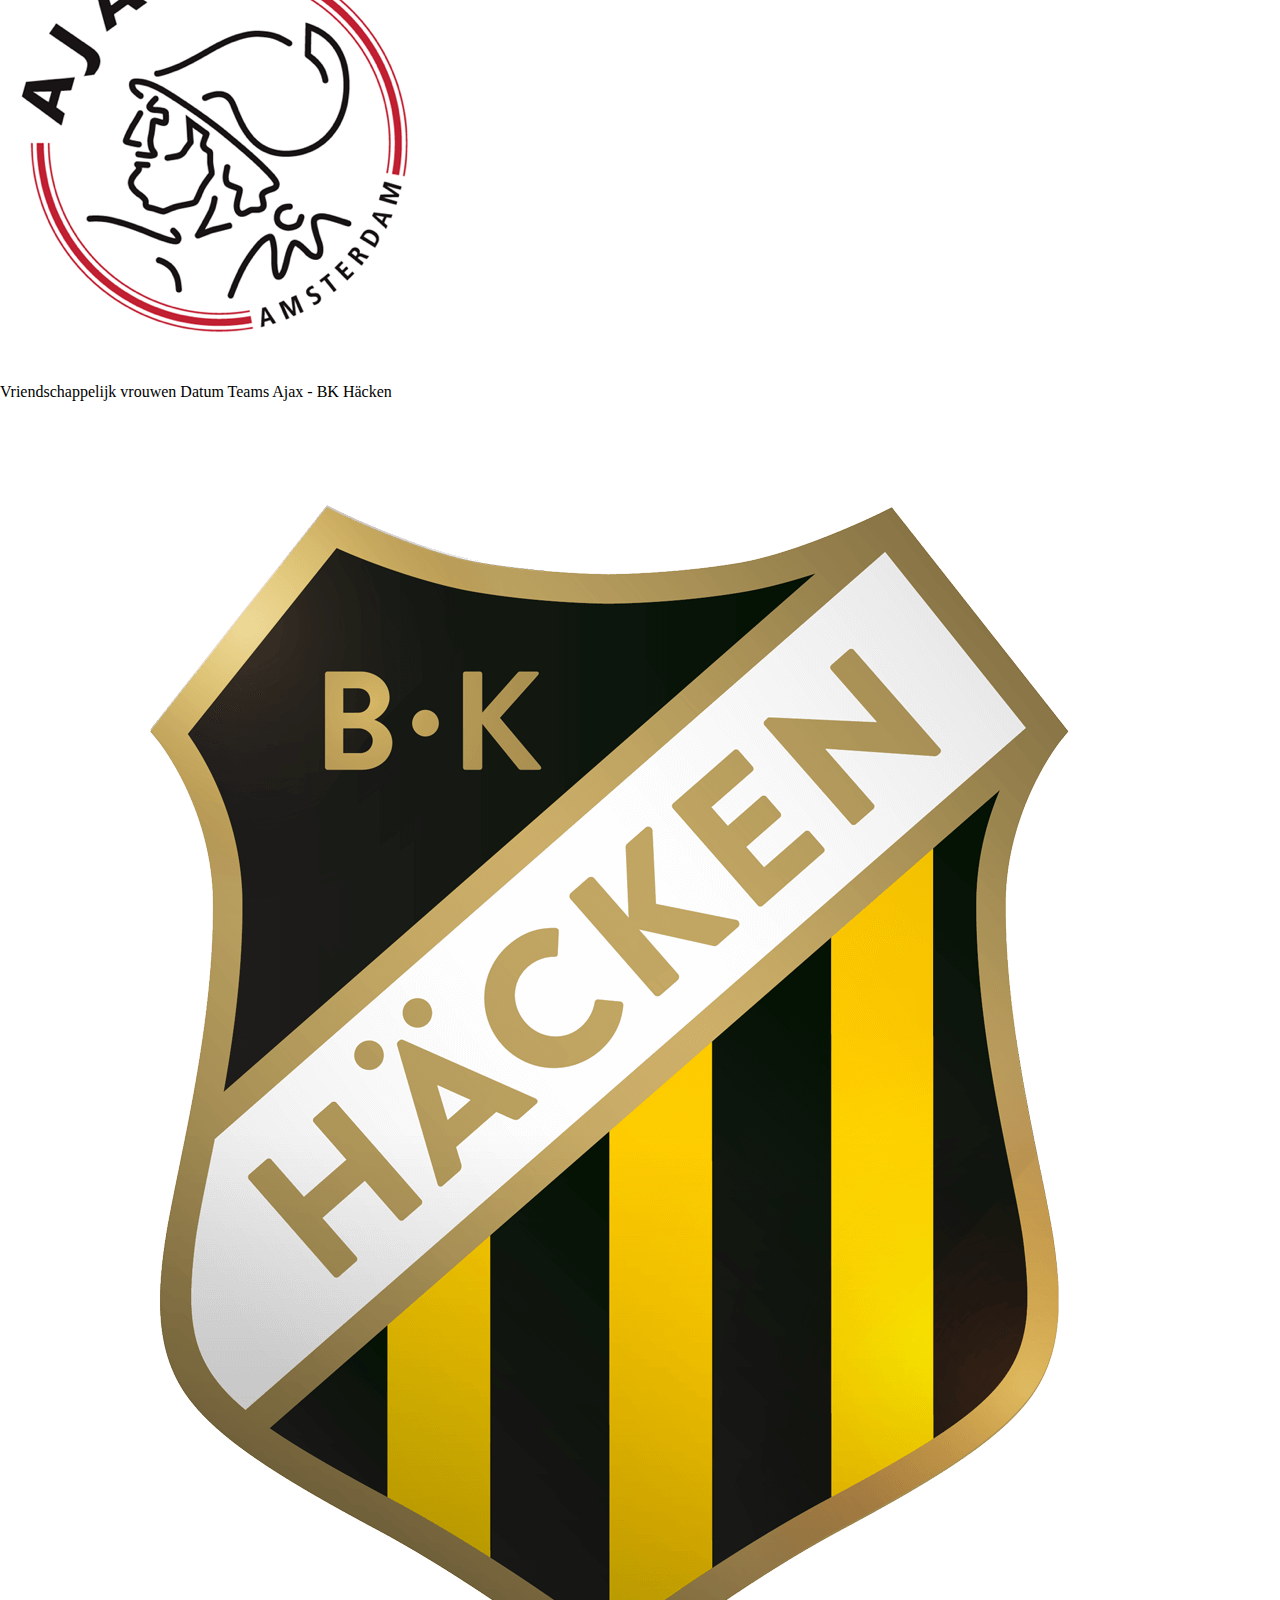
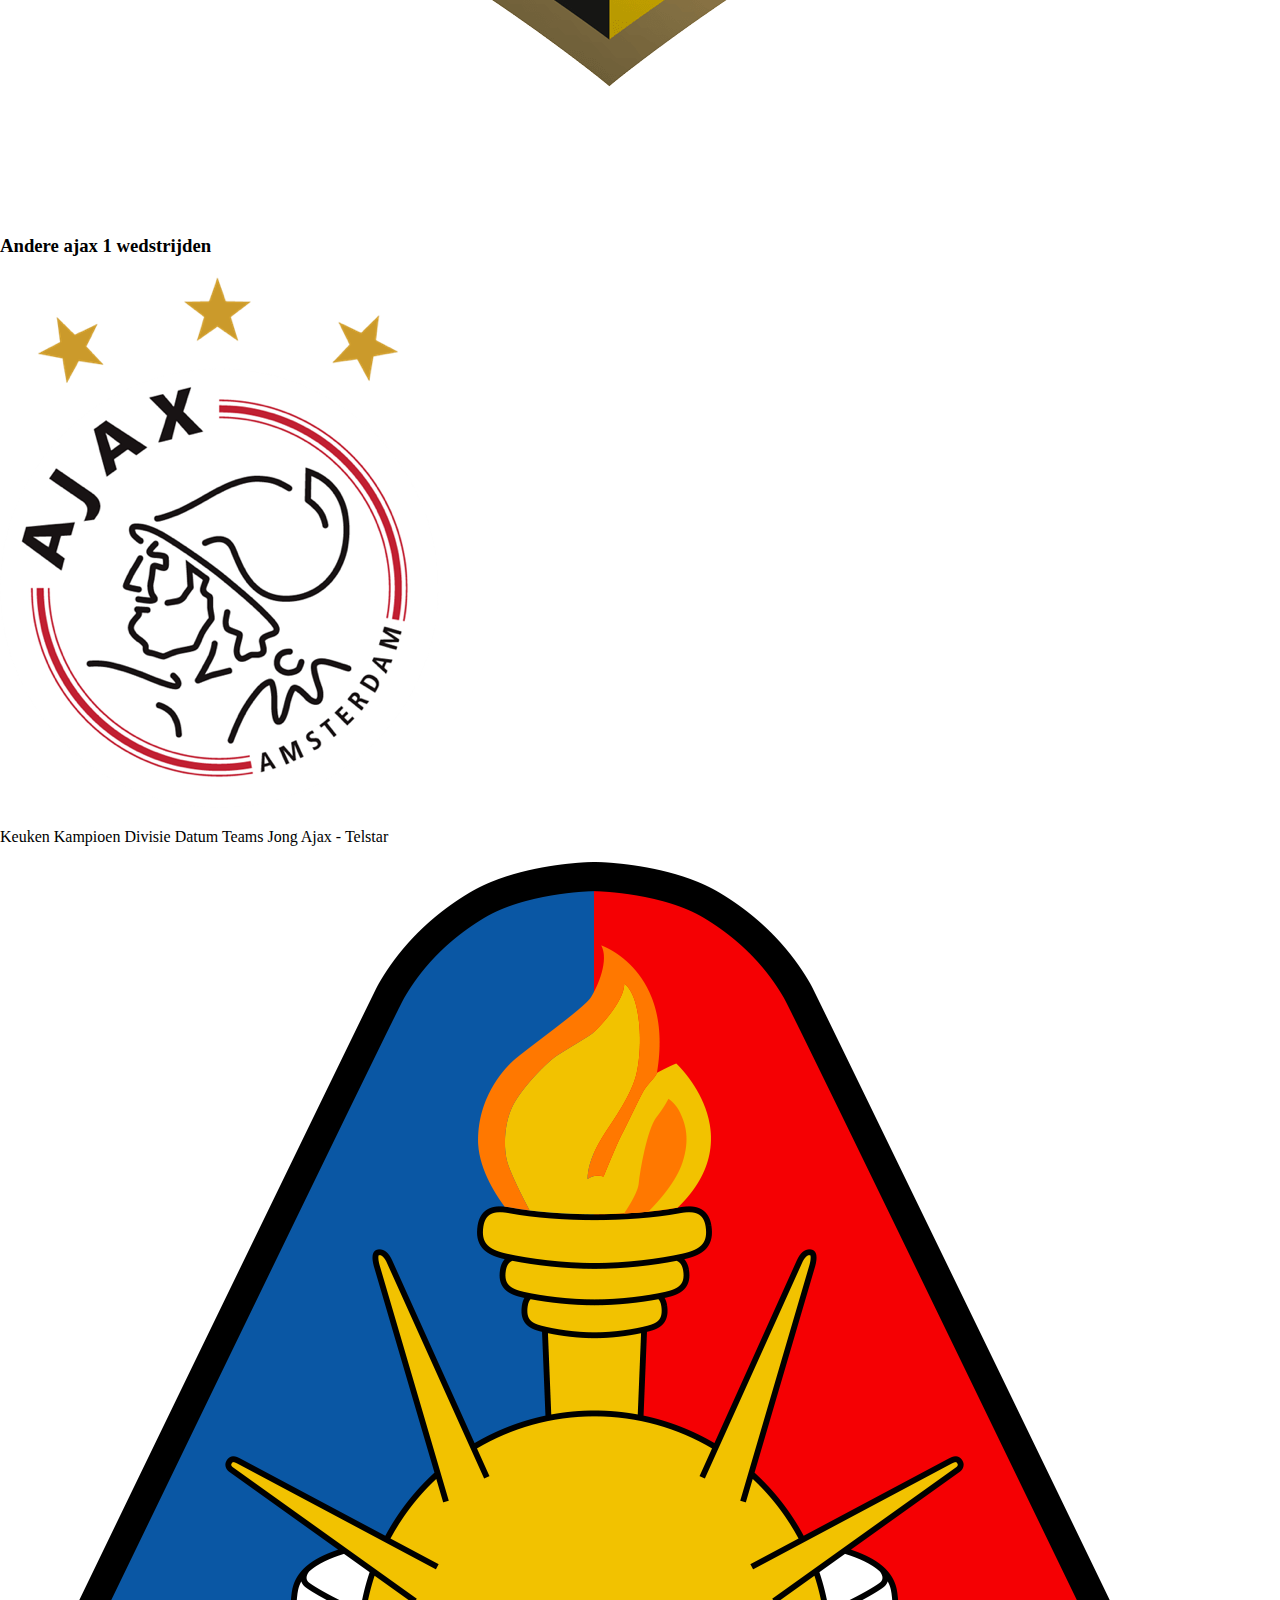
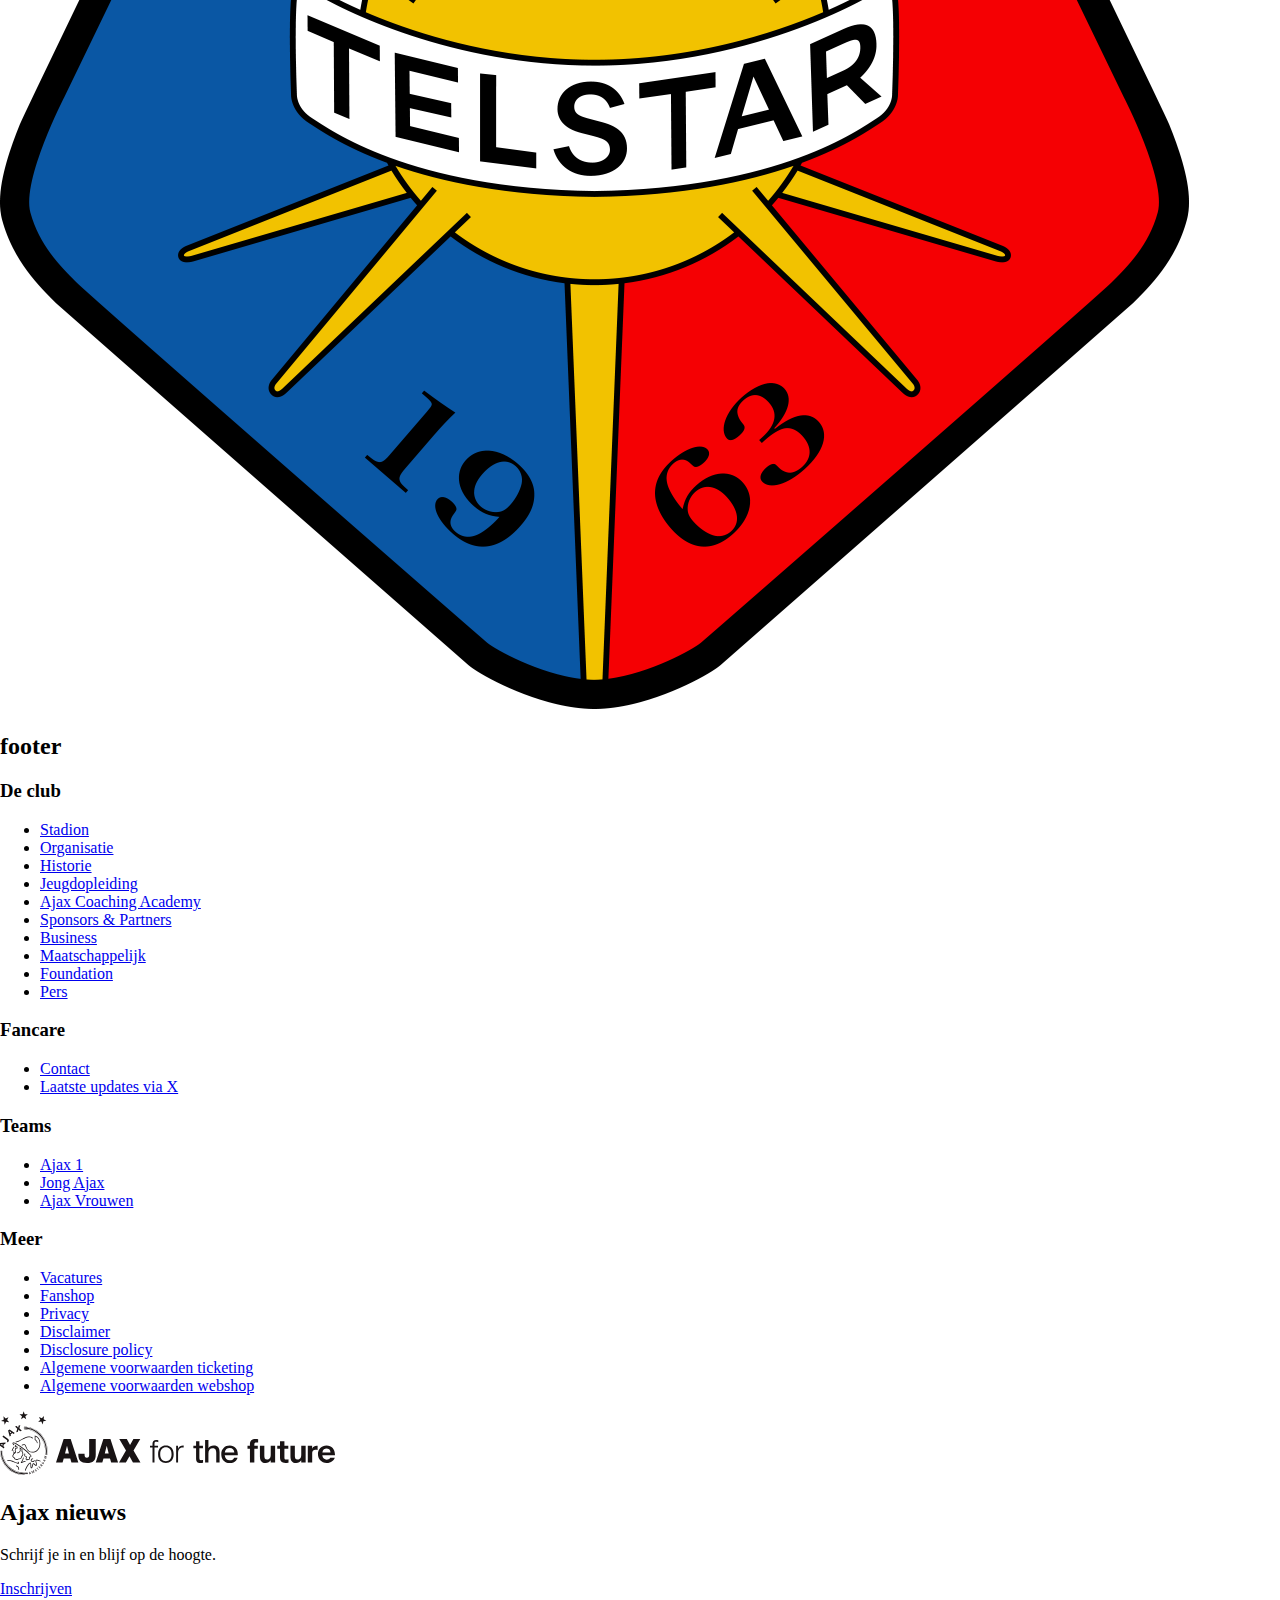
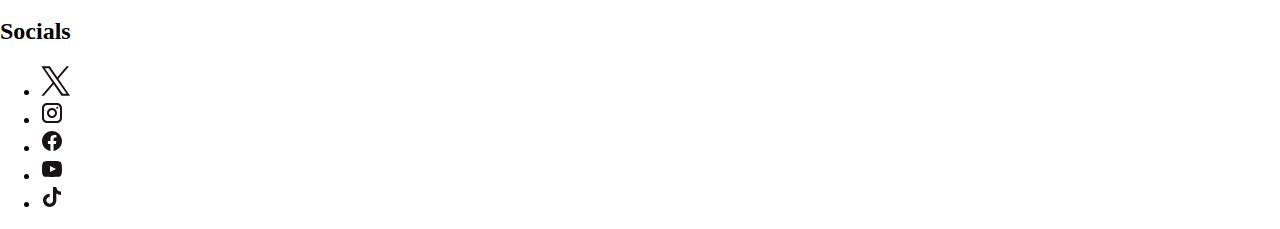
==== commit 73342fa5: "commit" ====
--- a/index.html
+++ b/index.html
@@ -1,28 +1,30 @@
 <!DOCTYPE html>
 <html lang="nl">
-	
 <head>
-	<meta charset="UTF-8">
-	<meta name="author" content="jouw naam">
-	<meta name="viewport" content="width=device-width, initial-scale=1">
-	
-	<title>afcajax</title>
-	
-	<link href="styles/style.css" rel="stylesheet">
-	<link rel="icon" type="image/svg+xml" href="images/ajax-logo.png">
-	<link rel="stylesheet" href="styles/style.css">
+    <meta charset="UTF-8">
+    <meta name="viewport" content="width=device-width, initial-scale=1.0">
+    <title>afcajax</title>
+    <link rel="stylesheet" href="styles/style.css">
 	<link rel="stylesheet" href="styles/homepage.css">
 </head>
 
 <body>
-	<header>
-		<h1>Homepagina</h1>
-		<img src="images/ajax-logo-header.svg" alt="logo in de header">
-		<nav>
-			<button><img src="images/ajax-zoeken-header.svg" alt="zoek-icoon"></button>
-			<button><img src="images/ajax-hamburger-header.svg" alt="hamburger-icoon"></button>
-		</nav>
+    <header>
+        <h1>Homepagina</h1>
+        <img src="images/ajax-logo-header.svg" alt="logo in de header">
+        <nav>
+            <button><img src="images/ajax-zoeken-header.svg" alt="zoek-icoon"></button>
+            <button aria-hidden="true"><img src="images/ajax-hamburger-header.svg" alt="hamburger-menu"></button>
+            <ul>
+                <li><a class="active"href="#">Teams</a></li>
+                <li><a href="#">Club</a></li>
+                <li><a href="#">Fans</a></li>
+                <li><a href="#">Fanshop</a></li>
+                <li><a href="#">Tickets</a></li>
+            </ul>
+        </nav>
     </header>
+
 	
 	<main>
 		<article>
@@ -39,42 +41,59 @@
 		</article>
 
 		<section>
-			<h2>Uitgelicht</h2>
-			<a href="https://www.ajax.nl/ajax-video/">> meer video's</a>
+			<article>
+				<h2>Uitgelicht</h2>
+				<a href="https://www.ajax.nl/ajax-video/">> meer video's</a>
+			</article>
 			<ul>
 				<li>
 					<article>
-							<a href="https://www.ajax.nl/artikelen/farioli-ik-ben-heel-erg-blij-met-het-groepsgevoel/"><img src="images/farioli-foto-carouse.jpg" alt="foto intervieuw farioli"></a>
-							<h3>Farioli: 'Ik ben heel erg blij met het groepsgevoel'</h3>
+						<a href="https://www.ajax.nl/artikelen/farioli-ik-ben-heel-erg-blij-met-het-groepsgevoel/">
+							<img src="images/farioli-foto-carouse.jpg" alt="foto intervieuw farioli">
+							<img src="images/ajax-play-icon.svg" alt="play logo" class="play-icon">
+							<time datetime="6:30">6:30</time>
+						</a>
+						<h3>Farioli: <q>Ik ben heel erg blij met het groepsgevoel</q></h3>
 					</article>
 				</li>
 				<li>
 					<article>
-					<a href="https://www.ajax.nl/artikelen/ajax-reuenie-tijdens-gala-match-in-johan-cruijff-arena/"><img src="images/2de-foto-carousel.jpg" alt="foto ajax reuenie"></a>
-					<h3>Ajax-reünie tijdens Gala Match: 'Wat ben je nog fit!'</h3>
-		        </article>
-			</li>
+						<a href="https://www.ajax.nl/artikelen/ajax-reuenie-tijdens-gala-match-in-johan-cruijff-arena/">
+							<img src="images/2de-foto-carousel.jpg" alt="foto ajax reuenie">
+							<img src="images/ajax-play-icon.svg" alt="play logo" class="play-icon">
+							<time datetime="8:30">8:30</time>
+						</a>
+						<h3>Ajax-reünie tijdens Gala Match: <q>Wat ben je nog fit!</q></h3>
+					</article>
+				</li>
 				<li>
 					<article>
-					<a href="https://www.ajax.nl/artikelen/godts-ik-keek-er-echt-naar-uit-om-bij-te-tekenen/"><img src="images/mika-godts-interview.jpg" alt="foto intervieuw godts"></a>
-					<h3>Godts: 'Ik keek er écht naar uit om bij te tekenen'</h3>
-		        	</article>
+						<a href="https://www.ajax.nl/artikelen/godts-ik-keek-er-echt-naar-uit-om-bij-te-tekenen/">
+							<img src="images/mika-godts-interview.jpg" alt="foto intervieuw godts">
+							<img src="images/ajax-play-icon.svg" alt="play logo" class="play-icon">
+							<time datetime="2:30">3:30</time>
+						</a>
+						<h3>Godts: <q>Ik keek er écht naar uit om bij te tekenen</q></h3>
+					</article>
 				</li>
 			</ul>
 		</section>
 
 		<article>
-			<h2>
-				<a href="https://www.ajax.nl/artikelen/borstbeelden-voor-blind-rijkaard-tahamata-en-kluivert/">
-				 Borstbeelden voor Blind, Rijkaard, Tahamata en Kluivert</a>
-			</h2>
+				<h2><a href="https://www.ajax.nl/artikelen/borstbeelden-voor-blind-rijkaard-tahamata-en-kluivert/">Borstbeelden voor Blind, Rijkaard, Tahamata en Kluivert</a></h2>
+				<p>
+					Daley Blind, Patrick Kluivert, Simon Tahamata en Frank Rijkaard kregen afgelopen zondag hun borstbeeld voor het eerst te zien in het supportershome. Laatstgenoemde kon er helaas niet bij zijn, maar Louis van Gaal bedankte de supporters namens hem. "Hij vindt het wel leuk hoor dat ie hier hangt."
+				  </p>
+				<img src="images/ajax-play-icon.svg" alt="play logo" class="play-icon">
 			<ul>
 				<li>#Blind</li>
 				<li>#Rijkaard</li>
 				<li>#Tahamata</li>
 				<li>#Kluivert</li>
+				<button>
+					<img src="images/deel-button-ajax.svg" alt="deel icoontje">
+				</button>
 			</ul>
-			<button><img src="images/ajax-deel-icon.png" alt="deel icoontje"></button>
 			<img src="images/ajax-borstbeeldrijkaard.jpg" alt="foto beeld van Rijkaard">
 		</article>
 
--- a/styles/style.css
+++ b/styles/style.css
@@ -2,9 +2,12 @@
 /*********************/
 /* CUSTOM PROPERTIES */
 /*********************/
+
 :root{
 	color-scheme: light dark;
 }
+
+
 
 /*********************/
 /* fonts */
@@ -24,8 +27,6 @@
 	src: url(fonts/suisseintl-regular);
 }
 
-
-
 body{
     margin:0;
 }
@@ -33,19 +34,19 @@
 /*********************/
 /* Header */
 /*********************/
-header{
+header {
     background-color: #c2002f;
     background-image: url(/images/ajax-achtergrond-image-header.png);
-    height:4.625rem;
+    height: 4.625rem;
     padding: 0 1.5rem;
     background-size: 305vw auto;
     background-position: 50% top;
     display: flex;
     align-items: center;
-	position: sticky;
-	top: 0em;
-	z-index: 2;
-	justify-content: space-between;
+    position: sticky;
+    top: 0;
+    z-index: 2;
+    justify-content: space-between;
 }
 
 header img {
@@ -55,31 +56,114 @@
     z-index: 3;
     width: auto;
     align-items: center;
-	
-    
 }
 
-nav{
+/*********************/
+/* nav */
+/*********************/
+nav {
     display: flex;
-    align-items: center;
     list-style: none;
 }
 
-nav button{
-	display: flex;
-	align-items: center;
+nav button {
+    display: flex;
+    align-items: center;
+    justify-content: center; 
+    background-color: white;
+    border-radius: 50%;
+    border: none;
+    height: 2.2rem;
+    width: 2.2rem;
+    z-index: 3;
     text-decoration: none;
-    background-color: white;
-	border-radius: 50%;
-	border: none;
-	height: 2.2rem;
-	width: 2.2rem;
-
+    margin-left: 0.75rem; 
 }
 
-nav button:nth-of-type(2){
-    margin-left: 1em;
-	
+nav ul {
+    position: fixed; 
+    top: -100%; 
+    left: 0;
+    width: 100%;
+    height: 100%;
+    background-color: #c2002f; 
+    background-image: url(/images/ajax-achtergrond-image-header.png);
+    background-size: 305vw auto;
+    background-position: 50% top;
+    display: flex;
+    flex-direction: column; 
+    justify-content: flex-start; 
+    align-items: flex-start; 
+    padding: 5rem 1.5rem;
+	margin: 0;
+	gap: 1rem;
+    transition: 0.5s ease; 
+    transform: translateY(-100%); 
+}
+
+nav ul li {
+    list-style: none;
+    width: 100%; 
+    text-align: left; 
+}
+
+nav ul a {
+    text-decoration: none;
+    color: white; 
+    font-family: "suisseintl-bold", sans-serif; 
+    font-size: 1.5rem; 
+    display: block;
+    width: 100%;
+}
+
+
+nav ul li a {
+    display: block;
+ 
+}
+
+
+nav.toonMenu ul {
+    top: 0; 
+    transform: translateY(0);
+}
+
+nav.toonMenu button img{
+	content:url("../images/kruisje-header.svg")
+  }
+
+
+@media (min-width: 38em) {
+    nav ul {
+        position: static;
+        transform: none;
+        background: none;
+        top: unset;
+        height: auto;
+        display: flex;
+        flex-direction: row;
+        justify-content: flex-end;
+        padding: 0;
+    }
+
+    nav ul a {
+        color: white;
+        font-size: 1rem; 
+    }
+
+    nav button {
+        display: none; 
+    }
+}
+
+/****************************************************************/
+/* Styling voor de header als de browser minimaal 54em breed is */
+/****************************************************************/
+@media (min-width: 54em) {
+    header > a:last-of-type,
+    nav a {
+        flex-direction: row;
+    }
 }
 
 a{
@@ -88,5 +172,12 @@
 
 
 h1 {
-    display: none;
-}
+    
+		clip: rect(0 0 0 0);
+		clip-path: inset(50%);
+		height: 1px;
+		overflow: hidden;
+		position: absolute;
+		white-space: nowrap;
+		width: 1px;
+	  }
--- a/styles/homepage.css
+++ b/styles/homepage.css
@@ -22,7 +22,7 @@
 /* artikel 1 */
 /*********************/
 
-article:nth-of-type(1){
+main > article:nth-of-type(1){
     display: grid;
     grid-template-rows: 1fr max-content;  
     margin: 0em;
@@ -32,7 +32,7 @@
     padding-top: 2rem;
 }
 
-article:nth-of-type(1) h2{
+main > article:nth-of-type(1) h2{
     grid-row-start:1;
     grid-column-start:1;
     z-index: 1;
@@ -44,7 +44,7 @@
     line-height: 1em;
 }
 
-article:nth-of-type(1) a{
+main > article:nth-of-type(1) a{
     display: flex;
     align-items: center;
     justify-content: center;
@@ -65,7 +65,7 @@
 }
 
 
-article:nth-of-type(1) img{
+main > article:nth-of-type(1) img{
     display: block;
     grid-row-start: 1;
     grid-row-end: 3;
@@ -79,7 +79,7 @@
 /* artikel 2*/
 /*********************/
 
-article:nth-of-type(2){
+main > article:nth-of-type(2){
         display: grid;
         grid-template-rows: 4em 1fr 3.3em max-content;  
         margin: 0em;
@@ -89,7 +89,7 @@
         padding-top: 2rem;
 }
 
-article:nth-of-type(2) h2{
+main > article:nth-of-type(2) h2{
     grid-row-start:1;
     grid-column-start:1;
     z-index: 1;
@@ -103,7 +103,7 @@
 
 }
 
-article:nth-of-type(2) p{
+main > article:nth-of-type(2) p{
     grid-row-start:2;
     grid-column-start:1;
     z-index: 1;
@@ -115,7 +115,7 @@
     max-width: 30%;
 }
 
-article:nth-of-type(2) a{
+main > article:nth-of-type(2) a{
     display: flex;
     align-items: center;
     justify-content: center;
@@ -136,7 +136,7 @@
     margin-bottom: 1rem;
 }
 
-article:nth-of-type(2) img{
+main > article:nth-of-type(2) img{
     display: block;
     grid-row-start: 1;
     grid-row-end: 4;
@@ -146,26 +146,180 @@
 }
 
 /*********************/
-/* section 1*/
-/*********************/
-
-section:nth-of-type(1){
+/* Section 1 */
+/*********************/
+
+main > section:nth-of-type(1) {
     background-color: #181314;
     margin-top: 4rem;
-}
-
-
-section:nth-of-type(1) h2{
-    color: white;
-}
-
-section:nth-of-type(1) ul{
+    padding: 0 1.5rem;
+    padding-bottom: 1.5rem;
+    padding-top: 1.5rem;
+    
+}
+
+main > section:nth-of-type(1) h2 {
+    color: white;
+    display: inline-block; /* chatGBT 1 */
+    margin-right: .5rem;
+    font-family: "suisseintl-bold";
+    margin-left: 1rem;
+    margin-top: 0;
+}
+
+main > section:nth-of-type(1) a {
+    text-decoration: none;
+    color: white;
+    font-size: 1rem;
+    font-family: "suisseintl-regular";
+}
+
+main > section:nth-of-type(1) ul {
+    display: flex;              
+    overflow-x: auto;             
+    scroll-behavior: smooth;      
+    scrollbar-width: thin;        
+    scrollbar-color: #c2002f white;
+    margin-right: 1rem;
+    margin-left: 0;
+    margin-top: 0;
+    padding-left: 1em;
+    gap: 1rem;                    
+}
+
+main > section:nth-of-type(1) li {
+    color: white;
+    list-style: none;
+    font-family: "suisseintl-bold";
+    flex-shrink: 0;              
+    width: 15rem;                
+    position: relative; 
+}
+
+main > section:nth-of-type(1) a {
+    text-decoration: none;
+}
+
+main > section:nth-of-type(1) img {
+    width: 100%;                 
+    border-style: none;
+    height: auto;                
+}
+
+main > section:nth-of-type(1) .play-icon{
+    position: absolute; 
+    top: .6rem; 
+    left: .6rem;
+    z-index: 1;
+    height: 2rem;
+    width: 2rem;
+    border: .125rem solid #ffffff;
+    border-radius: 100%;
+    background-color: #c2002f;
+}
+
+main > section:nth-of-type(1) time {
+    position: absolute; 
+    top: 3rem; 
+    left: 1.08rem;
+    z-index: 1;
+    font-size: .6rem;
+    color: white;
+    font-weight: 300;
+    font-family: "suisseintl-regular";
+
+}
+
+main > section:nth-of-type(1) h3 {
+    max-width: 30ch;
+    font-size: 1rem;
+    font-weight: 300;
+    margin-top: 1rem; 
+    margin-bottom: 0;         
+}
+
+/*********************/
+/* articel 3 */
+/*********************/
+main > article:nth-of-type(3){
     display: flex;
-    overflow-x: scroll;
-}
-
-section:nth-of-type(1) li{
-    color: white;
-    list-style: none;
-    font-family: "suisseintl-bold";
-}
+    flex-direction: column;
+    margin: 0em;
+    line-height: 1.1rem;
+    padding-left: 1.5rem;
+    padding-right: 1.5rem;
+    padding-top: 0;
+    position: relative;
+    margin-top: 4rem;
+}
+
+main > article:nth-of-type(3) h2{
+    font-family: "suisseintl-bold";
+    line-height: 1em;
+}
+
+main > article:nth-of-type(3) a{
+    text-decoration: none;
+    color: black;
+    background-color: white;
+    font-size: 1rem ;
+    font-weight: 600;
+    font-family: "suisseintl-bold";
+}
+
+main > article:nth-of-type(3) p{
+    font-family: "suisseintl-regular";
+
+}
+
+main > article:nth-of-type(3) ul {
+    display: flex;              
+    flex-wrap: wrap;            
+    align-items: center;        
+    list-style: none; 
+    padding-left: 0;
+    margin: 0;
+    gap: 0.5rem;                
+}
+
+main > article:nth-of-type(3) li {
+    border: solid;
+    background-color: #413e3e;
+    color: white;
+    text-transform: uppercase;
+    font-family: "suisseintl-regular";
+    font-weight: 300;
+    font-size: .625rem;
+    line-height: 1.2;
+    margin-right: .5rem;        
+    padding: .4375rem .3125rem;
+}
+
+main > article:nth-of-type(3) button {
+    display: flex;             
+    justify-content: center;    
+    align-items: center;        
+    border: none;              
+    background-color: white;    
+    cursor: pointer;            
+    padding: 0.5rem;           
+    height: auto;               
+}
+
+main > article:nth-of-type(3) .play-icon{
+    position: absolute;
+    top: 1rem;
+    left: 2.5rem;
+    z-index: 1;
+    height: 2rem;
+    width: 2rem;
+    border: .125rem solid #ffffff;
+    border-radius: 100%;
+    background-color: #c2002f;
+}
+main > article:nth-of-type(3) img{
+    width: 100%;
+    height: auto;
+    order: -1;
+}
+
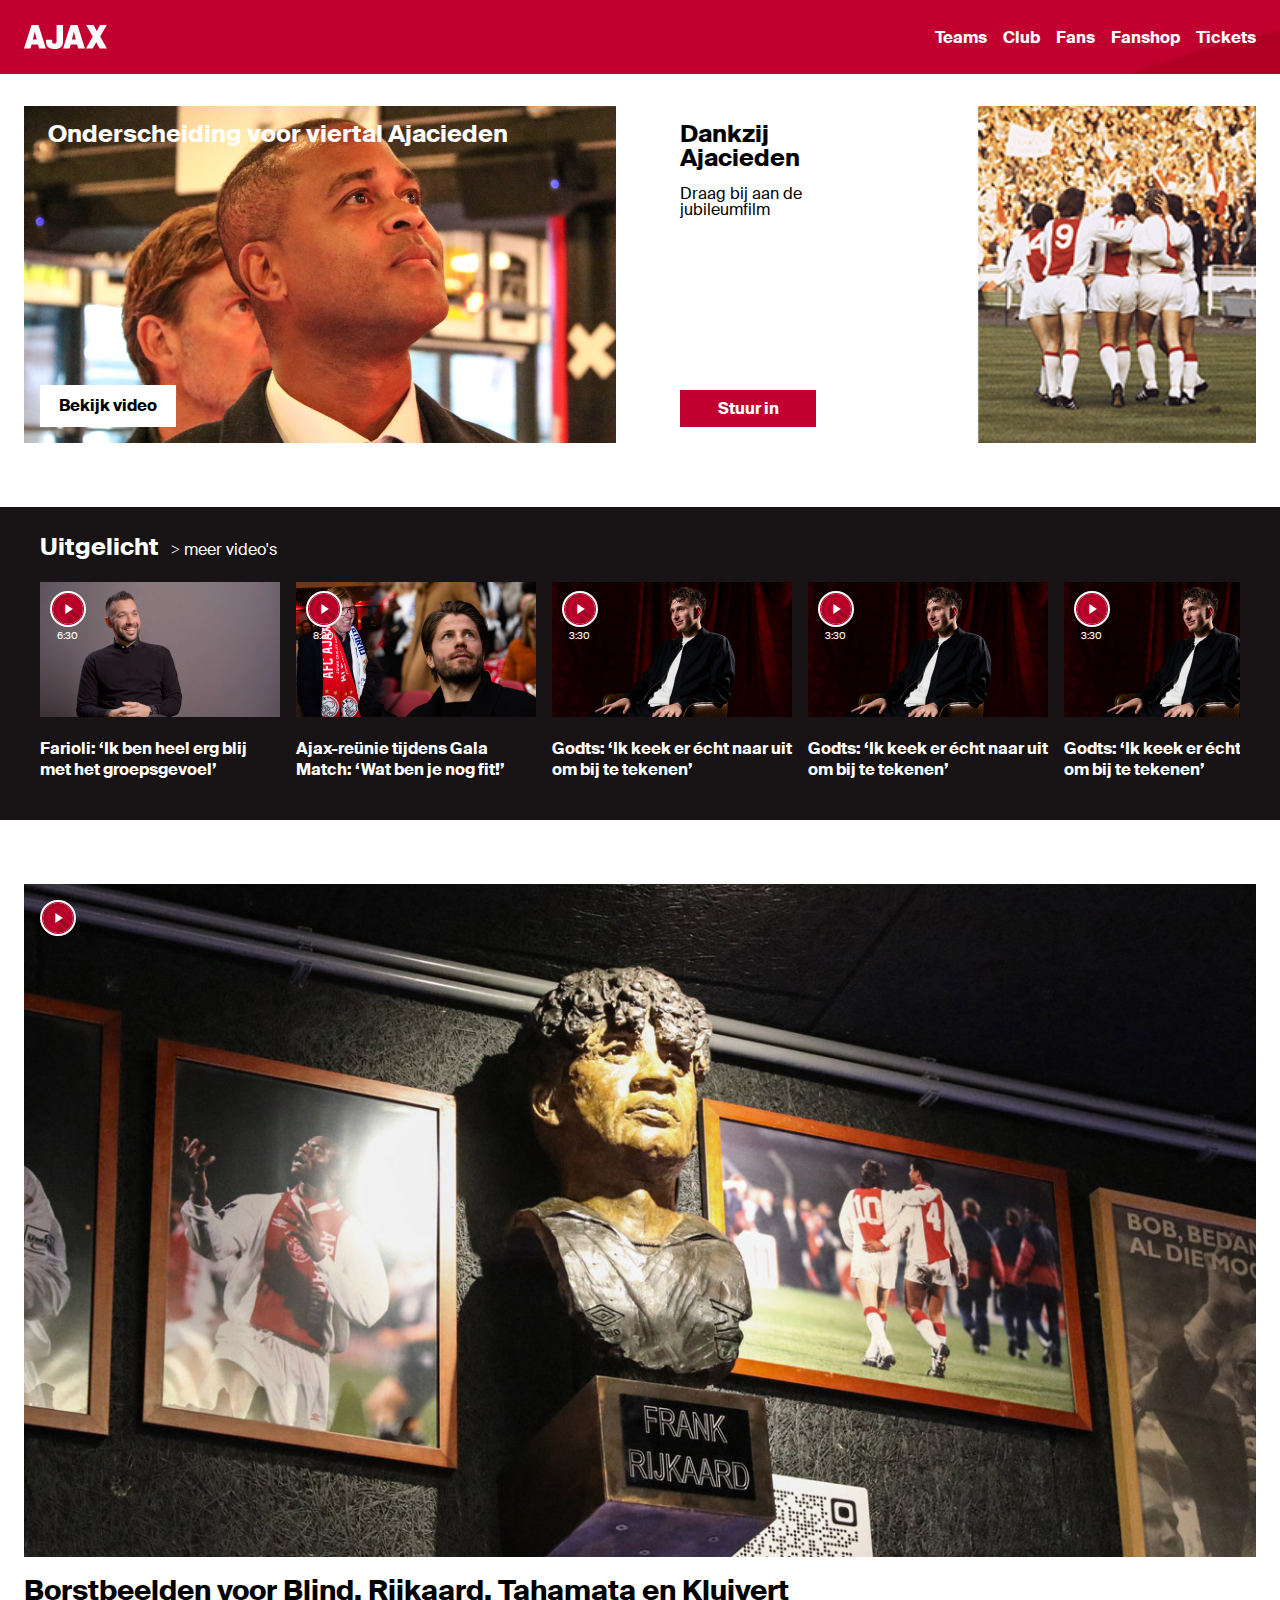
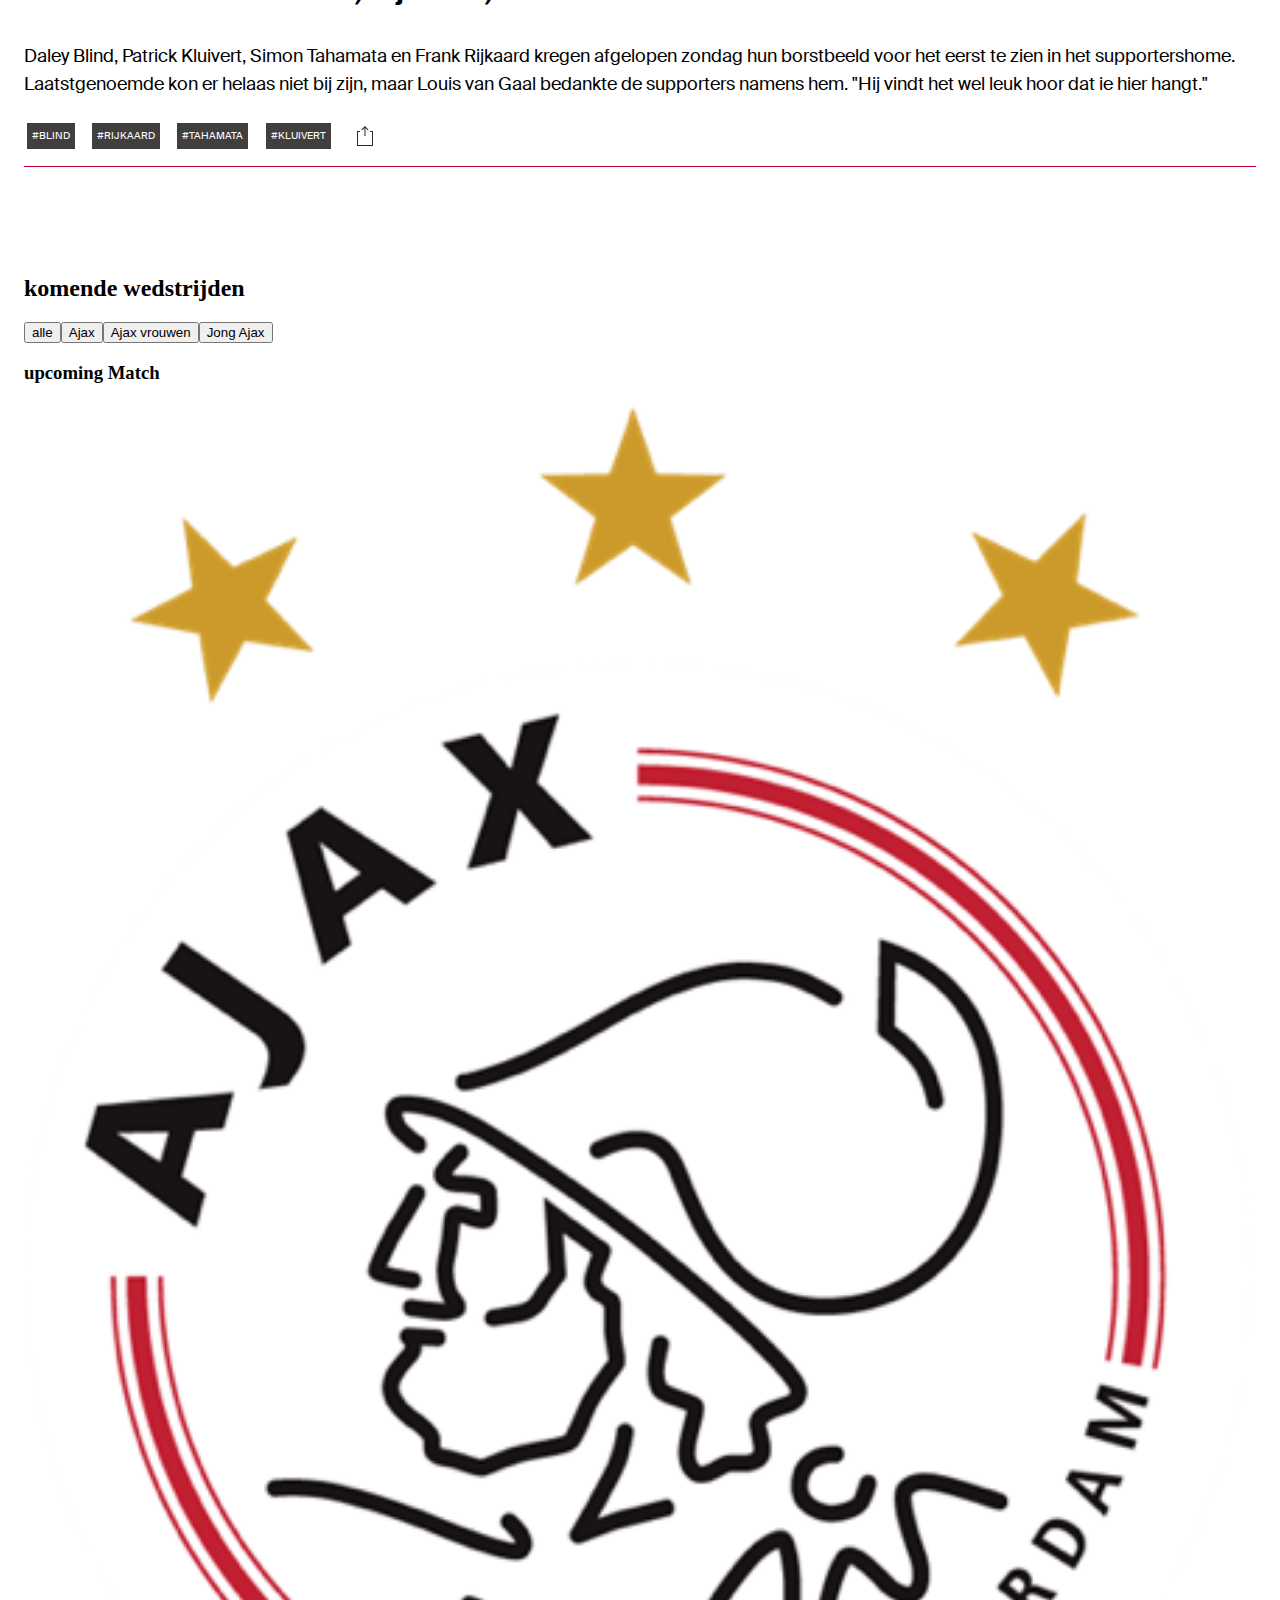
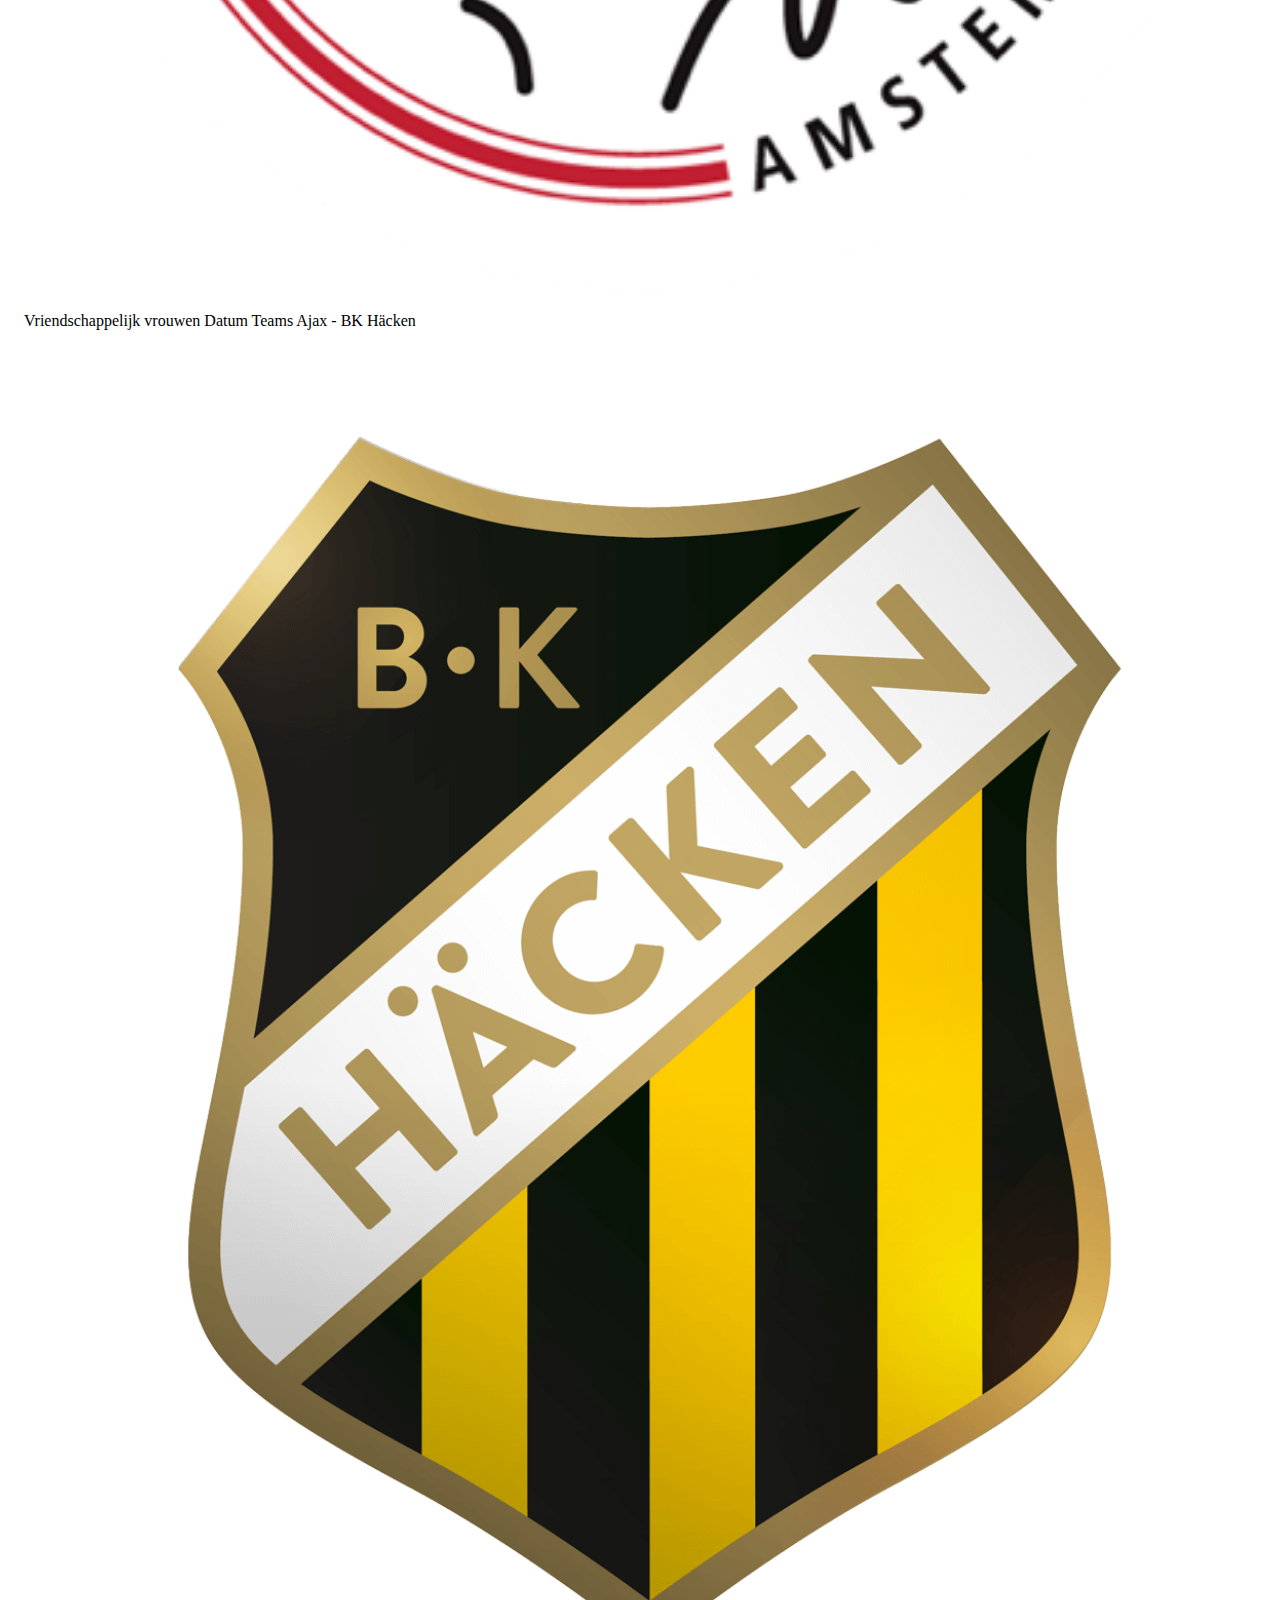
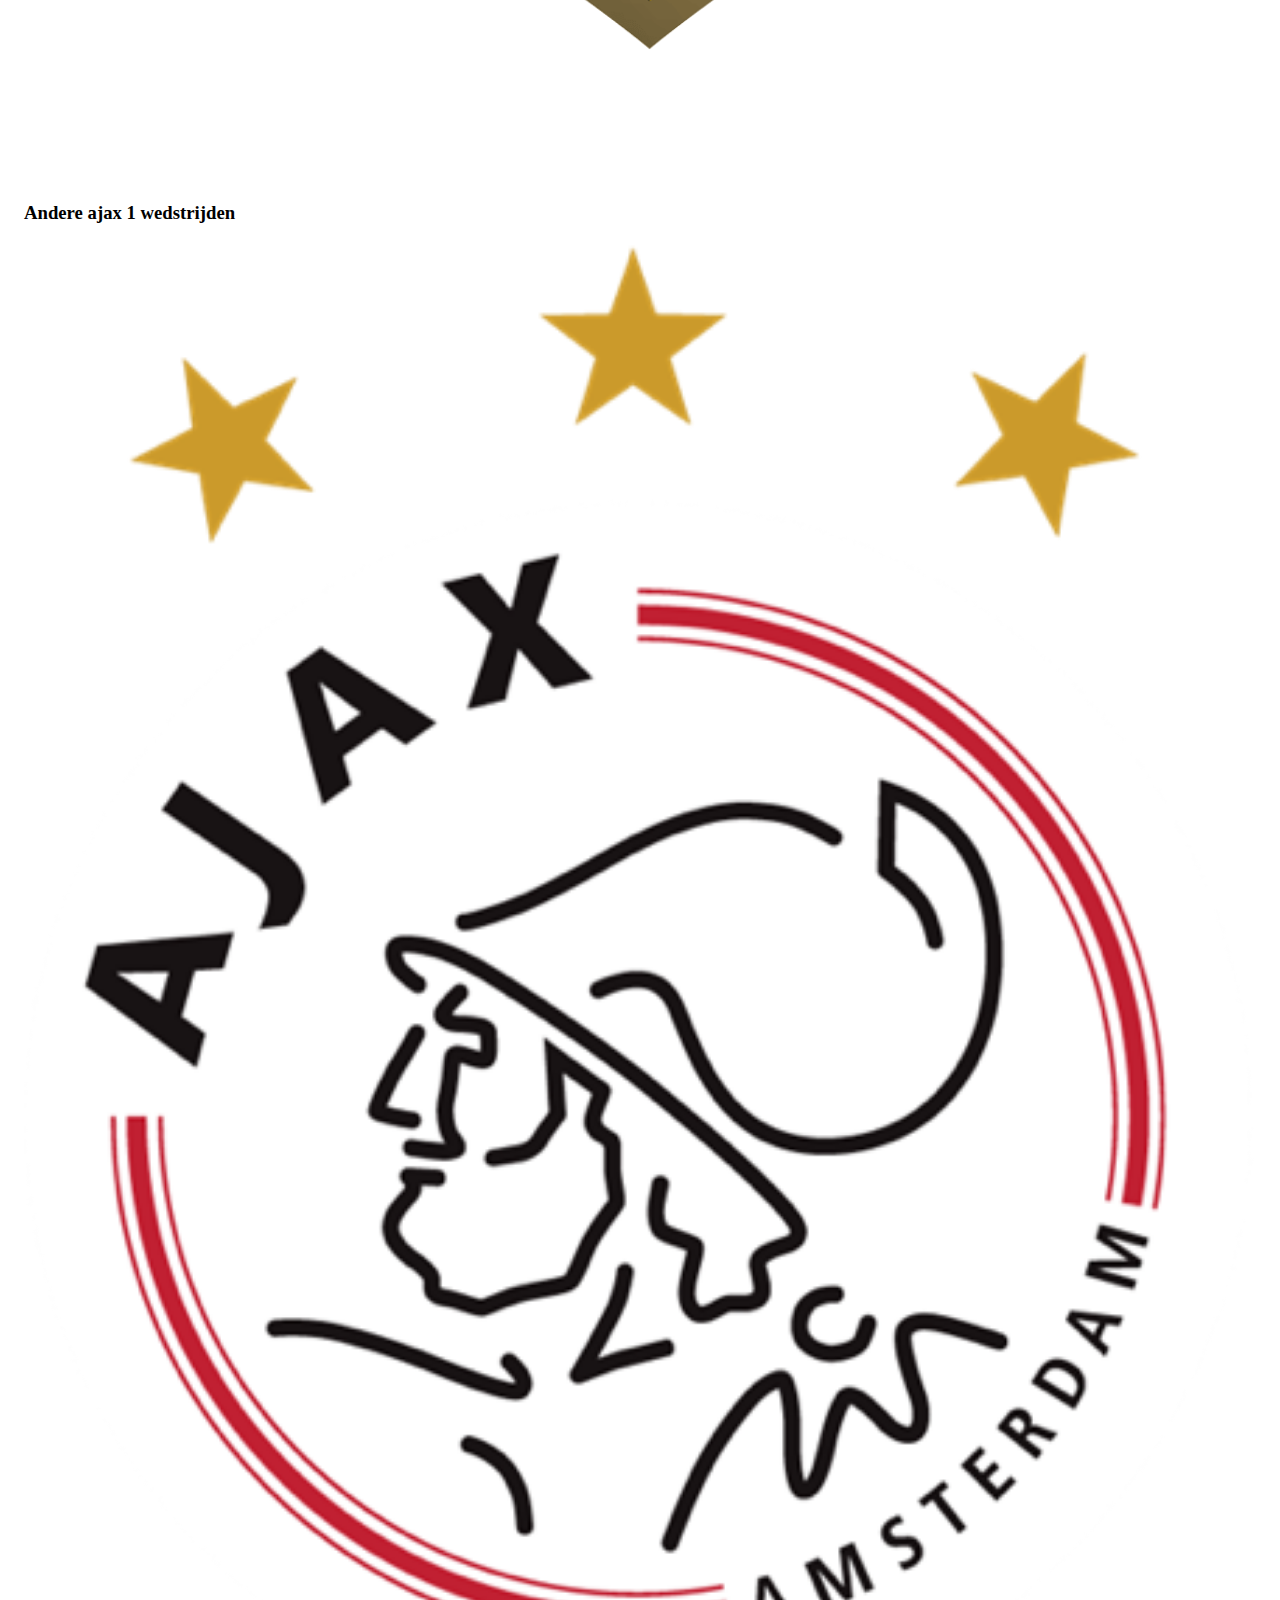
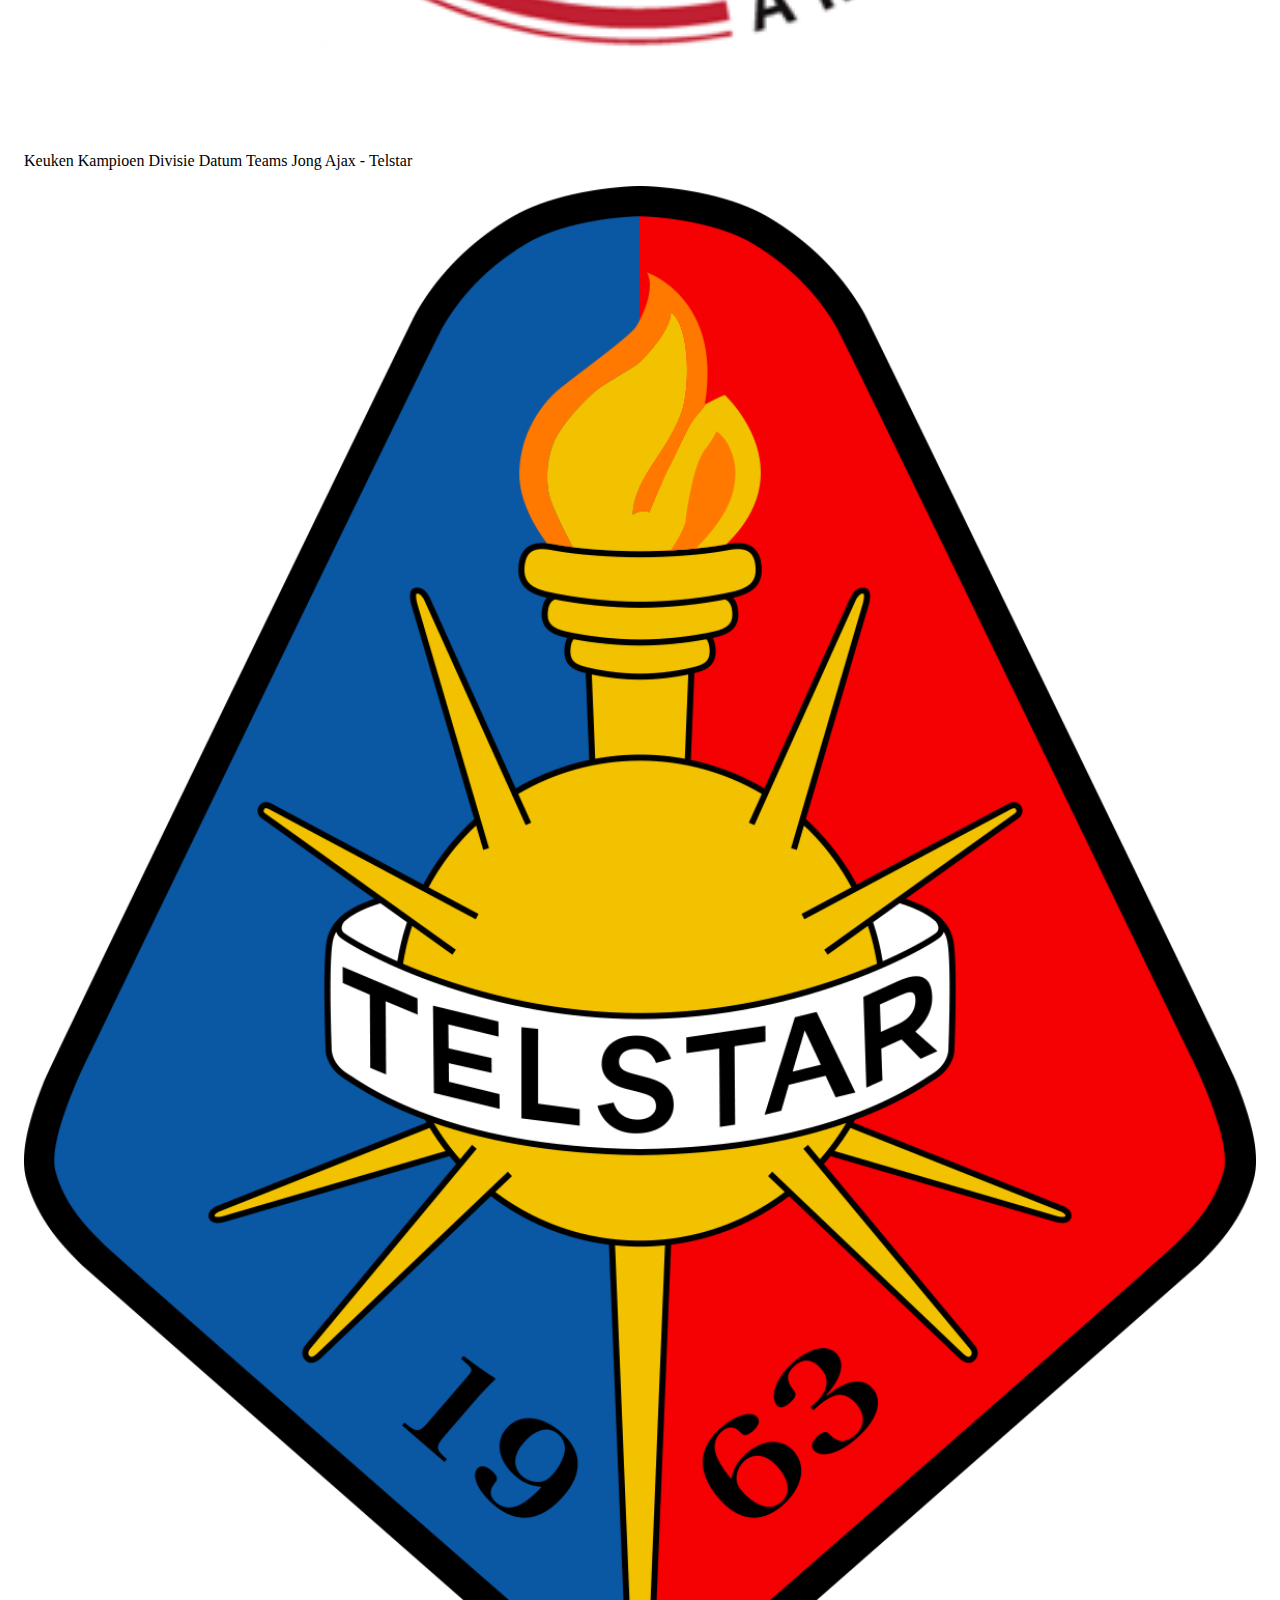
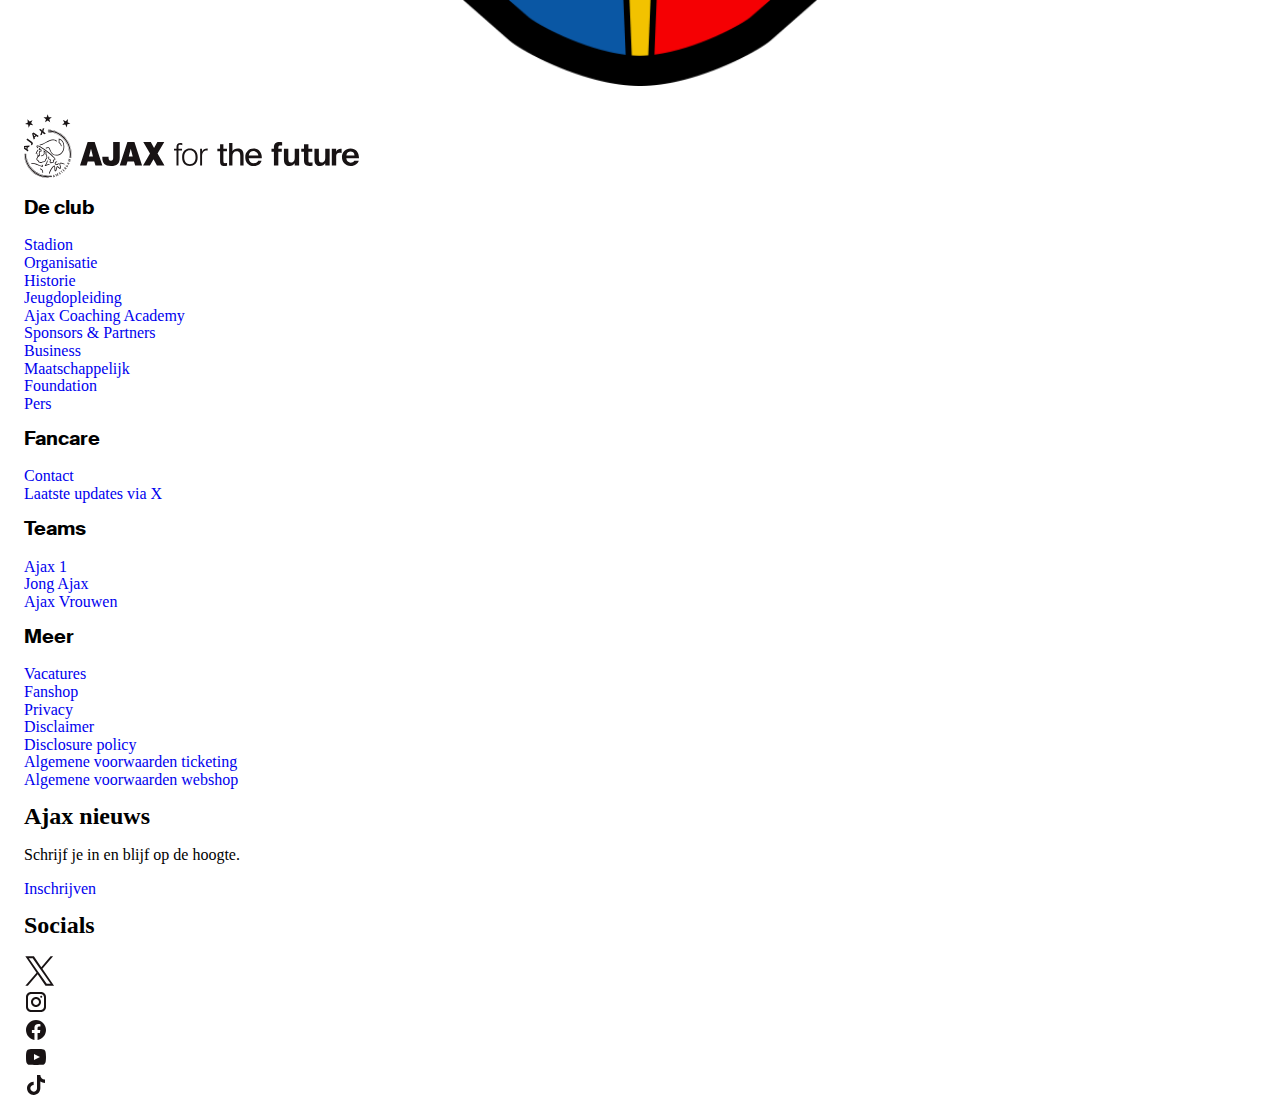
==== commit 196b6dbf: "supmit2" ====
--- a/index.html
+++ b/index.html
@@ -22,23 +22,29 @@
                 <li><a href="#">Fanshop</a></li>
                 <li><a href="#">Tickets</a></li>
             </ul>
+			<form class="zoekbalk">
+				<input type="text" placeholder="" aria-label="Type hier...">
+				<button><img src="images/kruisje-zoekbalk.svg" alt="kruisje-zoekbalk"></button>
+			</form>
         </nav>
     </header>
 
 	
 	<main>
-		<article>
-			<h2>Onderscheiding voor viertal Ajacieden</h2>
-			<a href="https://www.ajax.nl/artikelen/borstbeelden-voor-blind-rijkaard-tahamata-en-kluivert/">Bekijk video</a>
-			<img src="images/borstbeeld-kluivert-homepage.jpg" alt="foto van kluivert">
-		</article>
-
-		<article>
-			<h2>Dankzij Ajacieden</h2>
-			<p>Draag bij aan de jubileumfilm</p>
-			<a href="https://acties.ajax.nl/ajax-125">Stuur in</a>
-			<img src="images/ajax-dankzij-ajacieden-retro-foto.png" alt="retro foto van oud Ajacieden">
-		</article>
+		<section>
+			<article>
+				<h2>Onderscheiding voor viertal Ajacieden</h2>
+				<a href="https://www.ajax.nl/artikelen/borstbeelden-voor-blind-rijkaard-tahamata-en-kluivert/">Bekijk video</a>
+				<img src="images/borstbeeld-kluivert-homepage.jpg" alt="foto van kluivert">
+			</article>
+
+			<article>
+				<h2>Dankzij Ajacieden</h2>
+				<p>Draag bij aan de jubileumfilm</p>
+				<a href="https://acties.ajax.nl/ajax-125">Stuur in</a>
+				<img src="images/ajax-dankzij-ajacieden-retro-foto.png" alt="retro foto van oud Ajacieden">
+			</article>
+	</section>
 
 		<section>
 			<article>
@@ -64,6 +70,56 @@
 							<time datetime="8:30">8:30</time>
 						</a>
 						<h3>Ajax-reünie tijdens Gala Match: <q>Wat ben je nog fit!</q></h3>
+					</article>
+				</li>
+				<li>
+					<article>
+						<a href="https://www.ajax.nl/artikelen/godts-ik-keek-er-echt-naar-uit-om-bij-te-tekenen/">
+							<img src="images/mika-godts-interview.jpg" alt="foto intervieuw godts">
+							<img src="images/ajax-play-icon.svg" alt="play logo" class="play-icon">
+							<time datetime="2:30">3:30</time>
+						</a>
+						<h3>Godts: <q>Ik keek er écht naar uit om bij te tekenen</q></h3>
+					</article>
+				</li>
+				<li>
+					<article>
+						<a href="https://www.ajax.nl/artikelen/godts-ik-keek-er-echt-naar-uit-om-bij-te-tekenen/">
+							<img src="images/mika-godts-interview.jpg" alt="foto intervieuw godts">
+							<img src="images/ajax-play-icon.svg" alt="play logo" class="play-icon">
+							<time datetime="2:30">3:30</time>
+						</a>
+						<h3>Godts: <q>Ik keek er écht naar uit om bij te tekenen</q></h3>
+					</article>
+				</li>
+				<li>
+					<article>
+						<a href="https://www.ajax.nl/artikelen/godts-ik-keek-er-echt-naar-uit-om-bij-te-tekenen/">
+							<img src="images/mika-godts-interview.jpg" alt="foto intervieuw godts">
+							<img src="images/ajax-play-icon.svg" alt="play logo" class="play-icon">
+							<time datetime="2:30">3:30</time>
+						</a>
+						<h3>Godts: <q>Ik keek er écht naar uit om bij te tekenen</q></h3>
+					</article>
+				</li>
+				<li>
+					<article>
+						<a href="https://www.ajax.nl/artikelen/godts-ik-keek-er-echt-naar-uit-om-bij-te-tekenen/">
+							<img src="images/mika-godts-interview.jpg" alt="foto intervieuw godts">
+							<img src="images/ajax-play-icon.svg" alt="play logo" class="play-icon">
+							<time datetime="2:30">3:30</time>
+						</a>
+						<h3>Godts: <q>Ik keek er écht naar uit om bij te tekenen</q></h3>
+					</article>
+				</li>
+				<li>
+					<article>
+						<a href="https://www.ajax.nl/artikelen/godts-ik-keek-er-echt-naar-uit-om-bij-te-tekenen/">
+							<img src="images/mika-godts-interview.jpg" alt="foto intervieuw godts">
+							<img src="images/ajax-play-icon.svg" alt="play logo" class="play-icon">
+							<time datetime="2:30">3:30</time>
+						</a>
+						<h3>Godts: <q>Ik keek er écht naar uit om bij te tekenen</q></h3>
 					</article>
 				</li>
 				<li>
@@ -131,6 +187,7 @@
 	<footer>
 		<section>
 			<h2>footer</h2>
+			<img src="images/logo-ajax-footer.svg" alt="ajax logo in de footer">
 			<h3>De club</h3>
 				<ul>
 					<li><a href="https://www.ajax.nl/club/stadion/#">Stadion</a></li>
@@ -165,7 +222,6 @@
 				<li><a href="https://www.ajax.nl/meer/algemene-voorwaarden-ticketing/">Algemene voorwaarden ticketing</a></li>
 				<li><a href="https://www.ajax.nl/meer/algemene-voorwaarden-webshop/">Algemene voorwaarden webshop</a></li>
 			</ul>
-			<img src="images/logo-ajax-footer.svg" alt="ajax logo in de footer">
 		</section>
 		
 		<section>
--- a/styles/style.css
+++ b/styles/style.css
@@ -31,12 +31,17 @@
     margin:0;
 }
 
+
+
+
+
+
 /*********************/
 /* Header */
 /*********************/
 header {
     background-color: #c2002f;
-    background-image: url(/images/ajax-achtergrond-image-header.png);
+    background-image: url(../images/ajax-achtergrond-image-header.png);
     height: 4.625rem;
     padding: 0 1.5rem;
     background-size: 305vw auto;
@@ -45,7 +50,7 @@
     align-items: center;
     position: sticky;
     top: 0;
-    z-index: 2;
+    z-index: 3;
     justify-content: space-between;
 }
 
@@ -87,7 +92,7 @@
     width: 100%;
     height: 100%;
     background-color: #c2002f; 
-    background-image: url(/images/ajax-achtergrond-image-header.png);
+    background-image: url(../images/ajax-achtergrond-image-header.png);
     background-size: 305vw auto;
     background-position: 50% top;
     display: flex;
@@ -98,7 +103,8 @@
 	margin: 0;
 	gap: 1rem;
     transition: 0.5s ease; 
-    transform: translateY(-100%); 
+    transform: translateY(-100%);
+
 }
 
 nav ul li {
@@ -128,10 +134,9 @@
     transform: translateY(0);
 }
 
-nav.toonMenu button img{
+nav.toonMenu button:nth-of-type(2) img{
 	content:url("../images/kruisje-header.svg")
-  }
-
+}
 
 @media (min-width: 38em) {
     nav ul {
@@ -156,6 +161,53 @@
     }
 }
 
+nav.toonZoek button:nth-of-type(1) img{
+	content:url("../images/kruisje-header.svg")
+}
+
+
+nav .zoekbalk {
+    position: fixed;             
+    top: -100%;                  
+    left: 0;
+    width: 100%;  
+	height: 100%;                
+    display: none;                
+    flex-direction: column; 
+	margin-top: 4.6em;       
+    gap: 1rem;              
+    z-index: 1;                
+    padding: 1rem;
+	background-color: white;
+	
+}
+
+nav.toonZoek .zoekbalk {
+    display: flex; 
+	top: 0;   
+	padding: 0;          
+}
+
+nav .zoekbalk input {
+	border: none;
+    font-size: 1.125rem;
+    font-weight: 300;
+    line-height: 1.33;
+    outline: none;
+    width: 100vw;
+    padding: 1rem 1.875rem 1rem 1.5rem;
+    background: #eee
+}
+
+nav .zoekbalk button {
+    position: absolute;
+    right: 1.5rem;
+    top: .75rem;
+    padding: .25rem;
+}
+
+
+
 /****************************************************************/
 /* Styling voor de header als de browser minimaal 54em breed is */
 /****************************************************************/
@@ -165,6 +217,53 @@
         flex-direction: row;
     }
 }
+
+
+/**********/
+/* footer */
+/**********/
+
+footer{
+	grid-column-gap:.75rem;
+	padding-left: 1.5rem;
+	padding-right: 1.5rem;
+	line-height: 1.1rem;
+}
+
+footer h3{
+	font-family: "suisseintl-bold";
+}
+
+
+
+footer > section:nth-of-type(1) h2{
+	clip: rect(0 0 0 0);
+		clip-path: inset(50%);
+		height: 1px;
+		overflow: hidden;
+		position: absolute;
+		white-space: nowrap;
+		width: 1px;
+}
+
+footer ul{
+	padding-left: 0rem;
+}
+
+footer li {
+	list-style: none;
+}
+
+footer a {
+	text-decoration: none;
+}
+footer img{
+	width: max-content;
+}
+
+
+
+
 
 a{
 	cursor: pointer;
@@ -181,3 +280,5 @@
 		white-space: nowrap;
 		width: 1px;
 	  }
+
+
--- a/styles/homepage.css
+++ b/styles/homepage.css
@@ -18,11 +18,50 @@
 }
 
 
+
+
+/*********************/
+/* section 1 */
+/*********************/
+
+
+main > section:nth-of-type(1){
+    display: grid;
+    grid-template-columns: 1fr 1fr;
+}
+
+@media (max-width: 50em) {
+    main > section:nth-of-type(1) article:nth-of-type(1)
+     {
+        grid-row-start: 1;
+        display: block; 
+        margin-bottom: 1rem; 
+    }
+}
+
+@media (max-width: 50em){
+    main > section:nth-of-type(1) article:nth-of-type(2){
+        grid-row-start: 2;
+    }
+}
+
+@media (max-width: 50em) {
+    main > section:nth-of-type(1)
+     {
+      grid-template-columns: 1fr max-content; 
+    }
+}
+
+
+
+
+
+
 /*********************/
 /* artikel 1 */
 /*********************/
 
-main > article:nth-of-type(1){
+main > section:nth-of-type(1) article:nth-of-type(1){
     display: grid;
     grid-template-rows: 1fr max-content;  
     margin: 0em;
@@ -32,7 +71,7 @@
     padding-top: 2rem;
 }
 
-main > article:nth-of-type(1) h2{
+main > section:nth-of-type(1) article:nth-of-type(1) h2{
     grid-row-start:1;
     grid-column-start:1;
     z-index: 1;
@@ -44,7 +83,7 @@
     line-height: 1em;
 }
 
-main > article:nth-of-type(1) a{
+main > section:nth-of-type(1) article:nth-of-type(1) a{
     display: flex;
     align-items: center;
     justify-content: center;
@@ -65,7 +104,7 @@
 }
 
 
-main > article:nth-of-type(1) img{
+main > section:nth-of-type(1) article:nth-of-type(1) img{
     display: block;
     grid-row-start: 1;
     grid-row-end: 3;
@@ -75,11 +114,13 @@
 }
 
 
+
+
 /*********************/
 /* artikel 2*/
 /*********************/
 
-main > article:nth-of-type(2){
+main > section:nth-of-type(1) article:nth-of-type(2){
         display: grid;
         grid-template-rows: 4em 1fr 3.3em max-content;  
         margin: 0em;
@@ -89,7 +130,7 @@
         padding-top: 2rem;
 }
 
-main > article:nth-of-type(2) h2{
+main > section:nth-of-type(1) article:nth-of-type(2) h2{
     grid-row-start:1;
     grid-column-start:1;
     z-index: 1;
@@ -103,7 +144,7 @@
 
 }
 
-main > article:nth-of-type(2) p{
+main > section:nth-of-type(1) article:nth-of-type(2) p{
     grid-row-start:2;
     grid-column-start:1;
     z-index: 1;
@@ -115,7 +156,7 @@
     max-width: 30%;
 }
 
-main > article:nth-of-type(2) a{
+main > section:nth-of-type(1) article:nth-of-type(2) a{
     display: flex;
     align-items: center;
     justify-content: center;
@@ -136,7 +177,7 @@
     margin-bottom: 1rem;
 }
 
-main > article:nth-of-type(2) img{
+main > section:nth-of-type(1) article:nth-of-type(2) img{
     display: block;
     grid-row-start: 1;
     grid-row-end: 4;
@@ -146,10 +187,10 @@
 }
 
 /*********************/
-/* Section 1 */
-/*********************/
-
-main > section:nth-of-type(1) {
+/* Section 2 */
+/*********************/
+
+main > section:nth-of-type(2) {
     background-color: #181314;
     margin-top: 4rem;
     padding: 0 1.5rem;
@@ -158,7 +199,7 @@
     
 }
 
-main > section:nth-of-type(1) h2 {
+main > section:nth-of-type(2) h2 {
     color: white;
     display: inline-block; /* chatGBT 1 */
     margin-right: .5rem;
@@ -167,18 +208,19 @@
     margin-top: 0;
 }
 
-main > section:nth-of-type(1) a {
+main > section:nth-of-type(2) a {
     text-decoration: none;
     color: white;
     font-size: 1rem;
     font-family: "suisseintl-regular";
 }
 
-main > section:nth-of-type(1) ul {
+main > section:nth-of-type(2) ul {
     display: flex;              
     overflow-x: auto;             
     scroll-behavior: smooth;      
-    scrollbar-width: thin;        
+    scrollbar-width: thin;
+    scrollbar-gutter: 2em;        
     scrollbar-color: #c2002f white;
     margin-right: 1rem;
     margin-left: 0;
@@ -187,7 +229,7 @@
     gap: 1rem;                    
 }
 
-main > section:nth-of-type(1) li {
+main > section:nth-of-type(2) li {
     color: white;
     list-style: none;
     font-family: "suisseintl-bold";
@@ -196,17 +238,17 @@
     position: relative; 
 }
 
-main > section:nth-of-type(1) a {
+main > section:nth-of-type(2) a {
     text-decoration: none;
 }
 
-main > section:nth-of-type(1) img {
+main > section:nth-of-type(2) img {
     width: 100%;                 
     border-style: none;
     height: auto;                
 }
 
-main > section:nth-of-type(1) .play-icon{
+main > section:nth-of-type(2) .play-icon{
     position: absolute; 
     top: .6rem; 
     left: .6rem;
@@ -218,7 +260,7 @@
     background-color: #c2002f;
 }
 
-main > section:nth-of-type(1) time {
+main > section:nth-of-type(2) time {
     position: absolute; 
     top: 3rem; 
     left: 1.08rem;
@@ -230,7 +272,7 @@
 
 }
 
-main > section:nth-of-type(1) h3 {
+main > section:nth-of-type(2) h3 {
     max-width: 30ch;
     font-size: 1rem;
     font-weight: 300;
@@ -241,7 +283,7 @@
 /*********************/
 /* articel 3 */
 /*********************/
-main > article:nth-of-type(3){
+main > article:nth-of-type(1){
     display: flex;
     flex-direction: column;
     margin: 0em;
@@ -253,36 +295,40 @@
     margin-top: 4rem;
 }
 
-main > article:nth-of-type(3) h2{
-    font-family: "suisseintl-bold";
-    line-height: 1em;
-}
-
-main > article:nth-of-type(3) a{
+main > article:nth-of-type(1) h2{
+    font-family: "suisseintl-bold";
+}
+
+main > article:nth-of-type(1) a{
     text-decoration: none;
     color: black;
     background-color: white;
-    font-size: 1rem ;
     font-weight: 600;
     font-family: "suisseintl-bold";
-}
-
-main > article:nth-of-type(3) p{
+    font-size: 1.75rem;
+    line-height: 1;
+}
+
+main > article:nth-of-type(1) p{
     font-family: "suisseintl-regular";
-
-}
-
-main > article:nth-of-type(3) ul {
+    overflow: hidden;
+    line-height: 1.53;
+    font-size: 1.125rem;
+}
+
+main > article:nth-of-type(1) ul {
     display: flex;              
     flex-wrap: wrap;            
-    align-items: center;        
+    align-items: center;
     list-style: none; 
     padding-left: 0;
     margin: 0;
-    gap: 0.5rem;                
-}
-
-main > article:nth-of-type(3) li {
+    gap: 0.5rem; 
+    padding-bottom: .625rem;
+    border-bottom: .0625rem solid #c2002f;               
+}
+
+main > article:nth-of-type(1) li {
     border: solid;
     background-color: #413e3e;
     color: white;
@@ -291,22 +337,22 @@
     font-weight: 300;
     font-size: .625rem;
     line-height: 1.2;
-    margin-right: .5rem;        
+    margin-right: .2rem;        
     padding: .4375rem .3125rem;
 }
 
-main > article:nth-of-type(3) button {
+main > article:nth-of-type(1) button {
     display: flex;             
     justify-content: center;    
-    align-items: center;        
+    align-items: end;        
     border: none;              
     background-color: white;    
     cursor: pointer;            
     padding: 0.5rem;           
-    height: auto;               
-}
-
-main > article:nth-of-type(3) .play-icon{
+    height: auto;        
+}
+
+main > article:nth-of-type(1) .play-icon{
     position: absolute;
     top: 1rem;
     left: 2.5rem;
@@ -317,9 +363,40 @@
     border-radius: 100%;
     background-color: #c2002f;
 }
-main > article:nth-of-type(3) img{
+main > article:nth-of-type(1) img{
     width: 100%;
     height: auto;
     order: -1;
 }
 
+/*********************/
+/* section 3 */
+/*********************/
+
+main > section:nth-of-type(3) {
+   margin-top: 4rem;
+   padding: 0 1.5rem;
+   padding-bottom: 1.5rem;
+   padding-top: 1.5rem;
+}
+
+main > section:nth-of-type(3) h2 {
+
+
+
+}
+
+main > section:nth-of-type(3) ul{
+    display: flex;
+    flex-direction: row;
+    padding-left: 0;
+    list-style: none;
+
+
+}
+
+main > section:nth-of-type(3) img {
+    width: 100%;                 
+    height: auto;                
+}
+
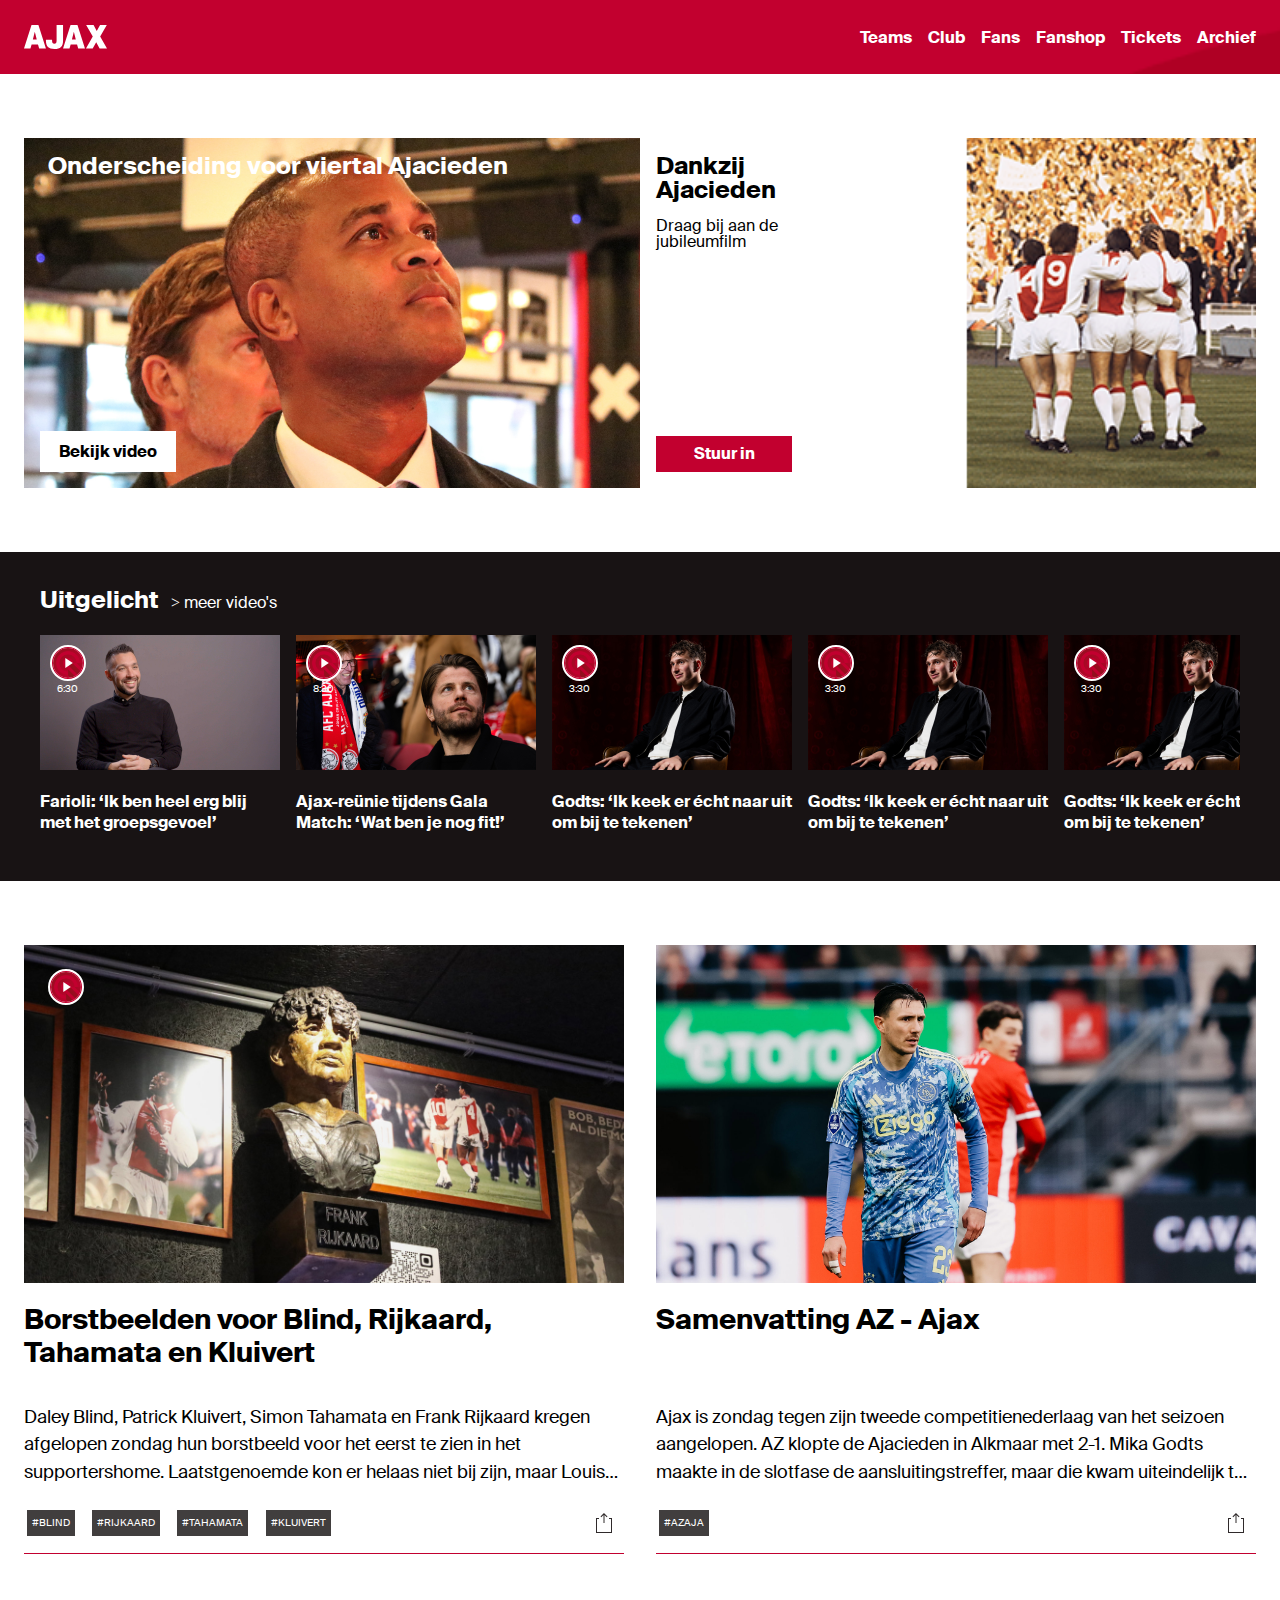
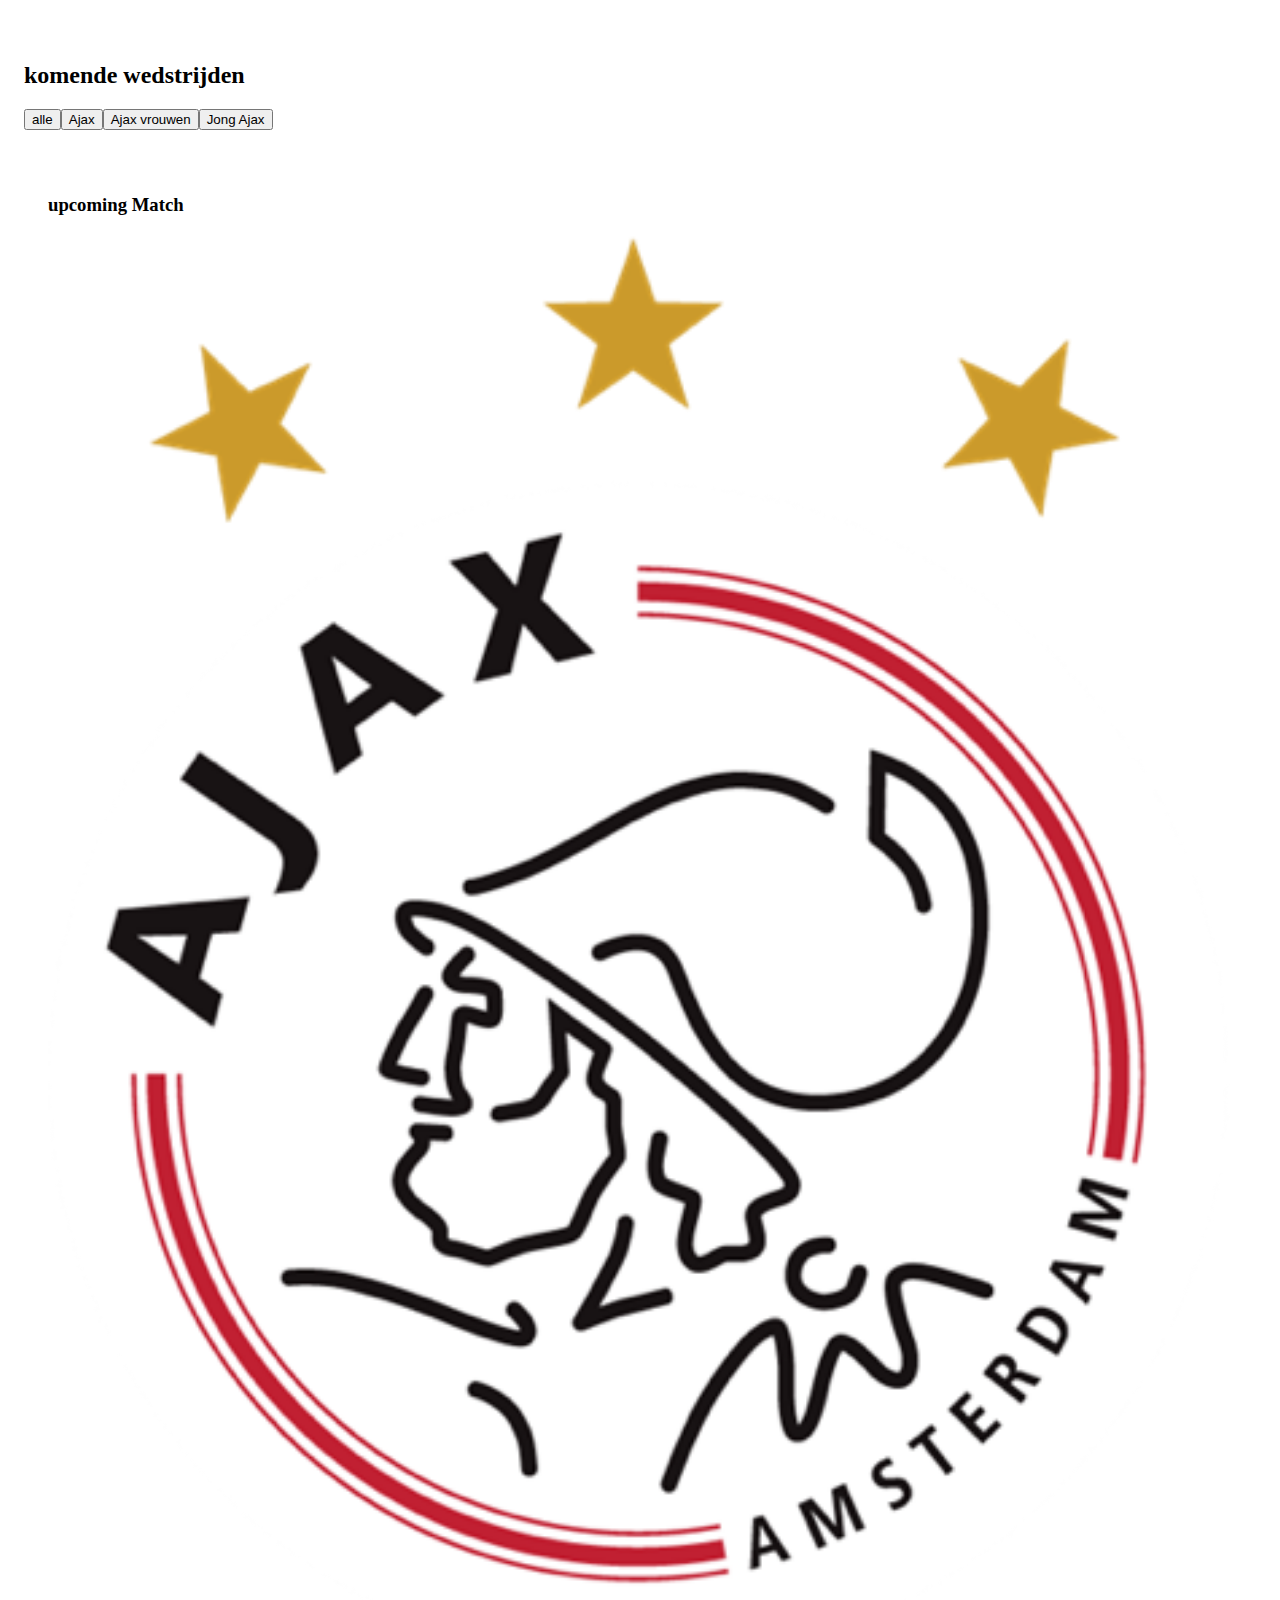
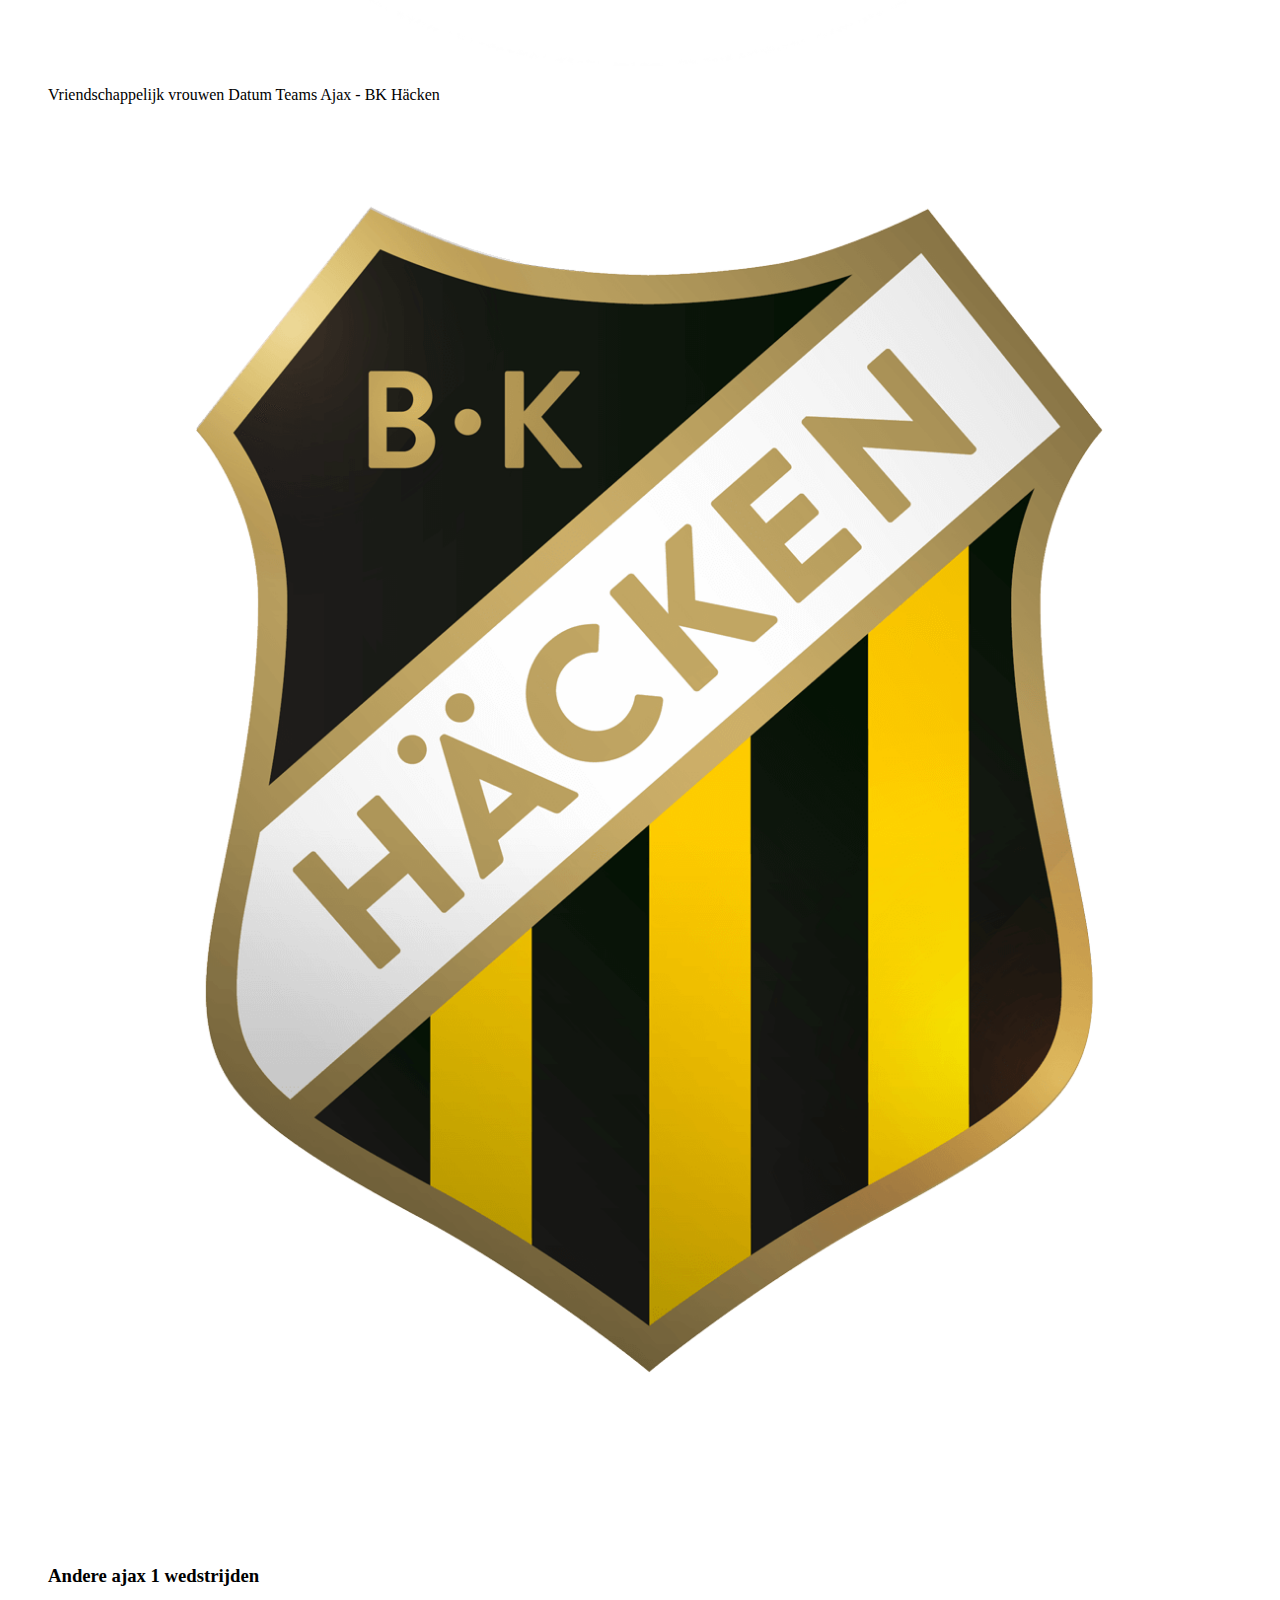
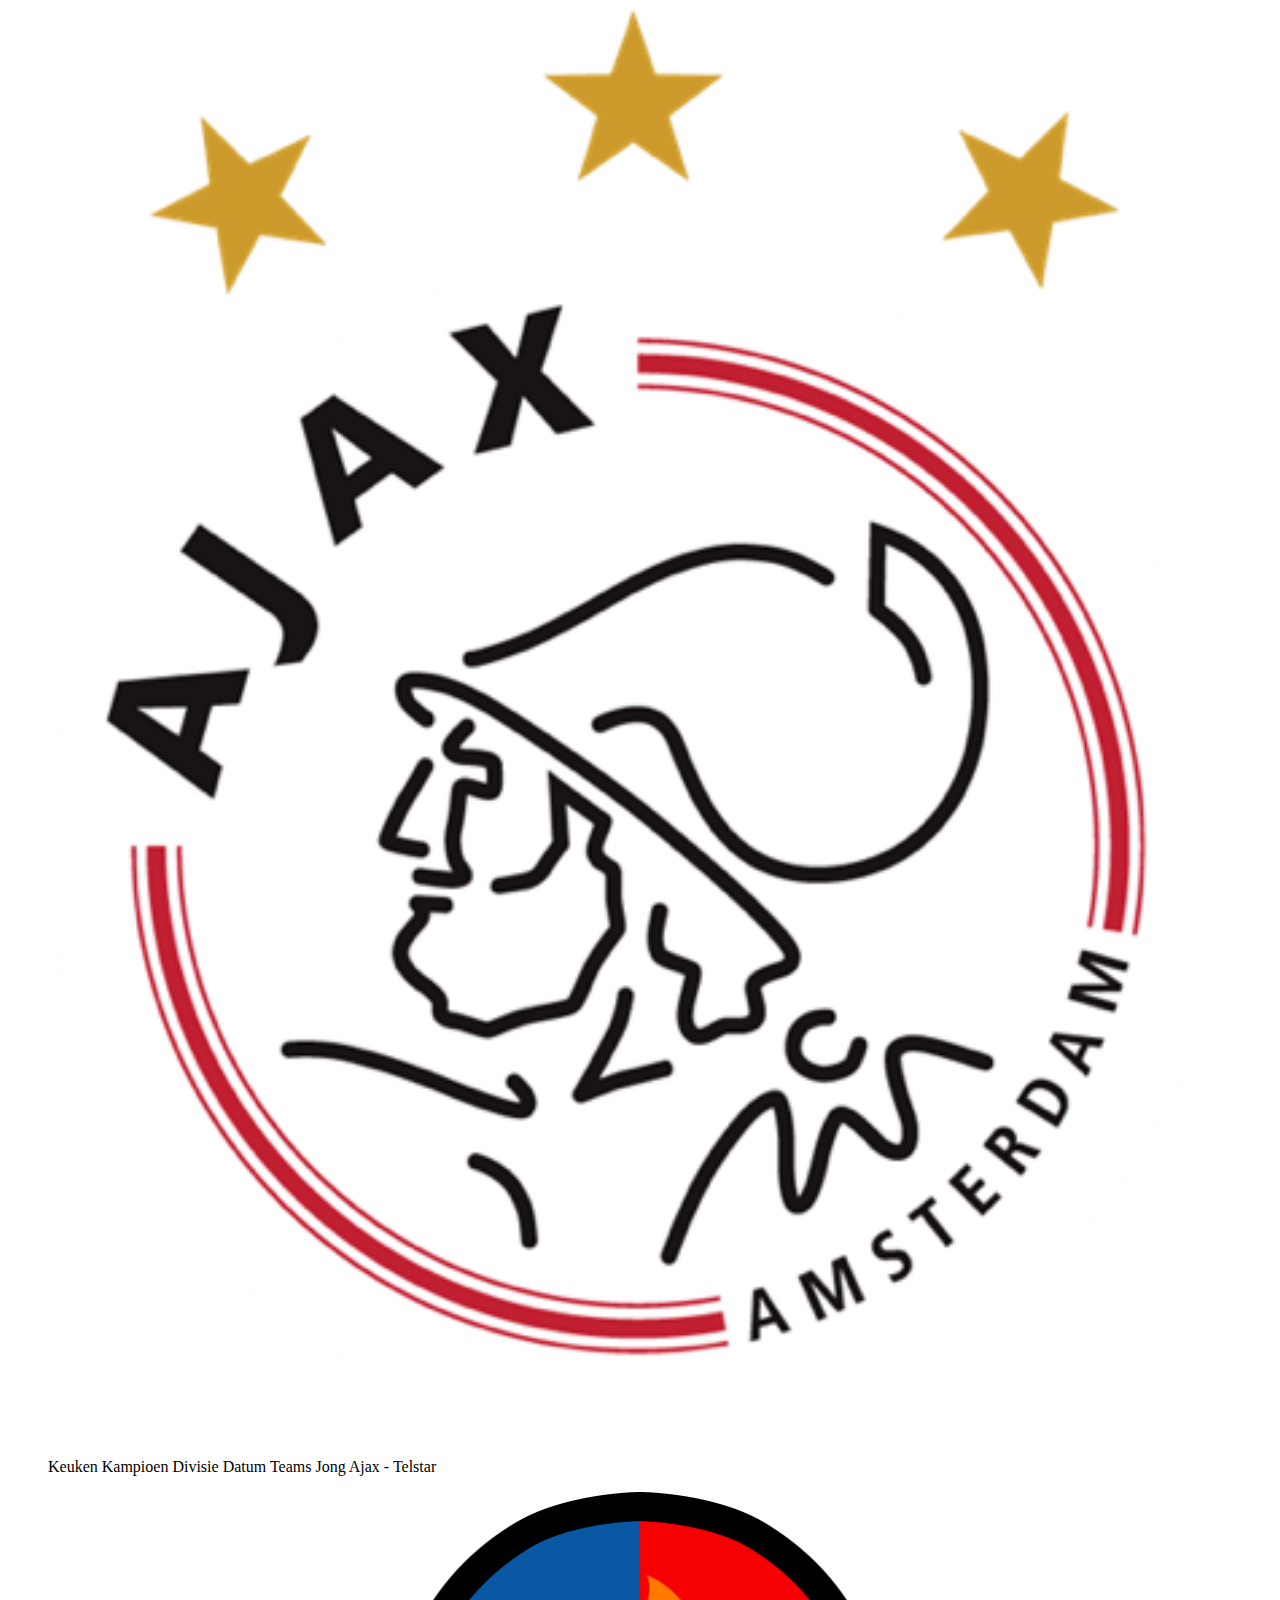
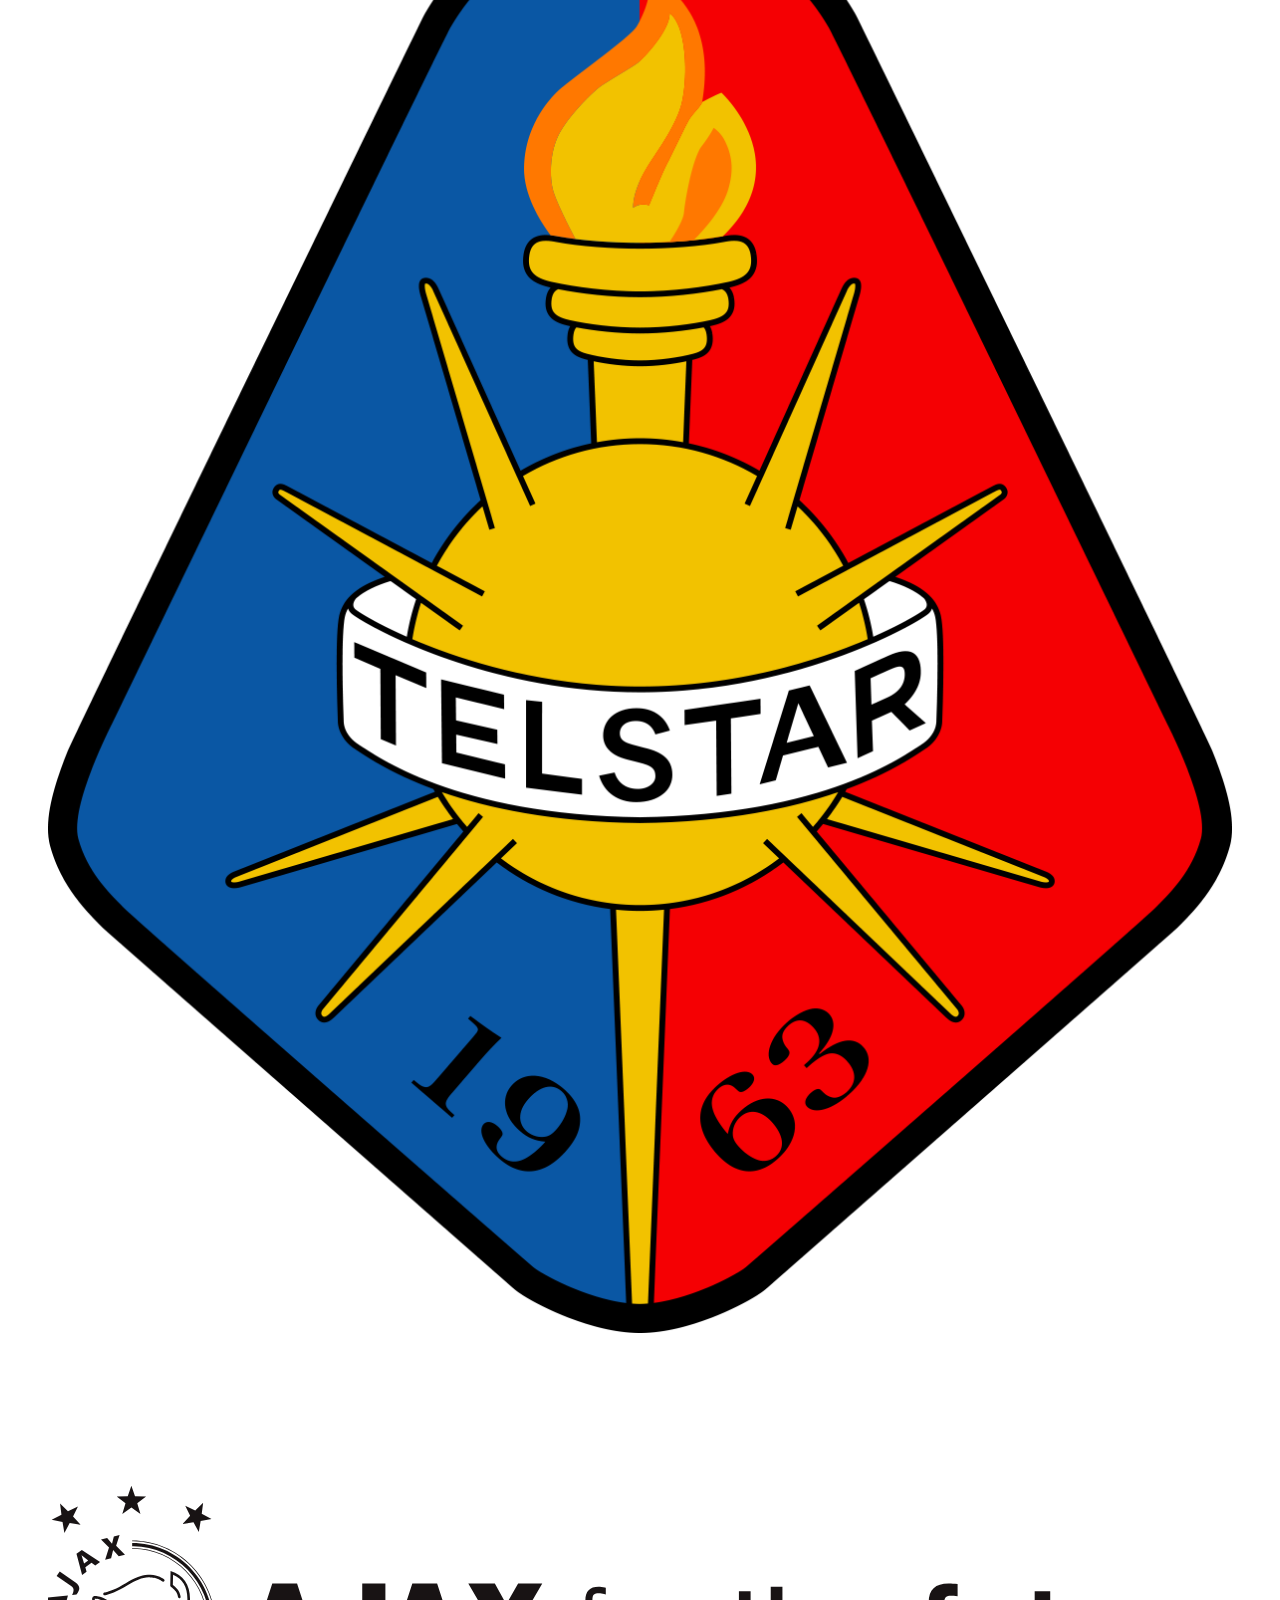
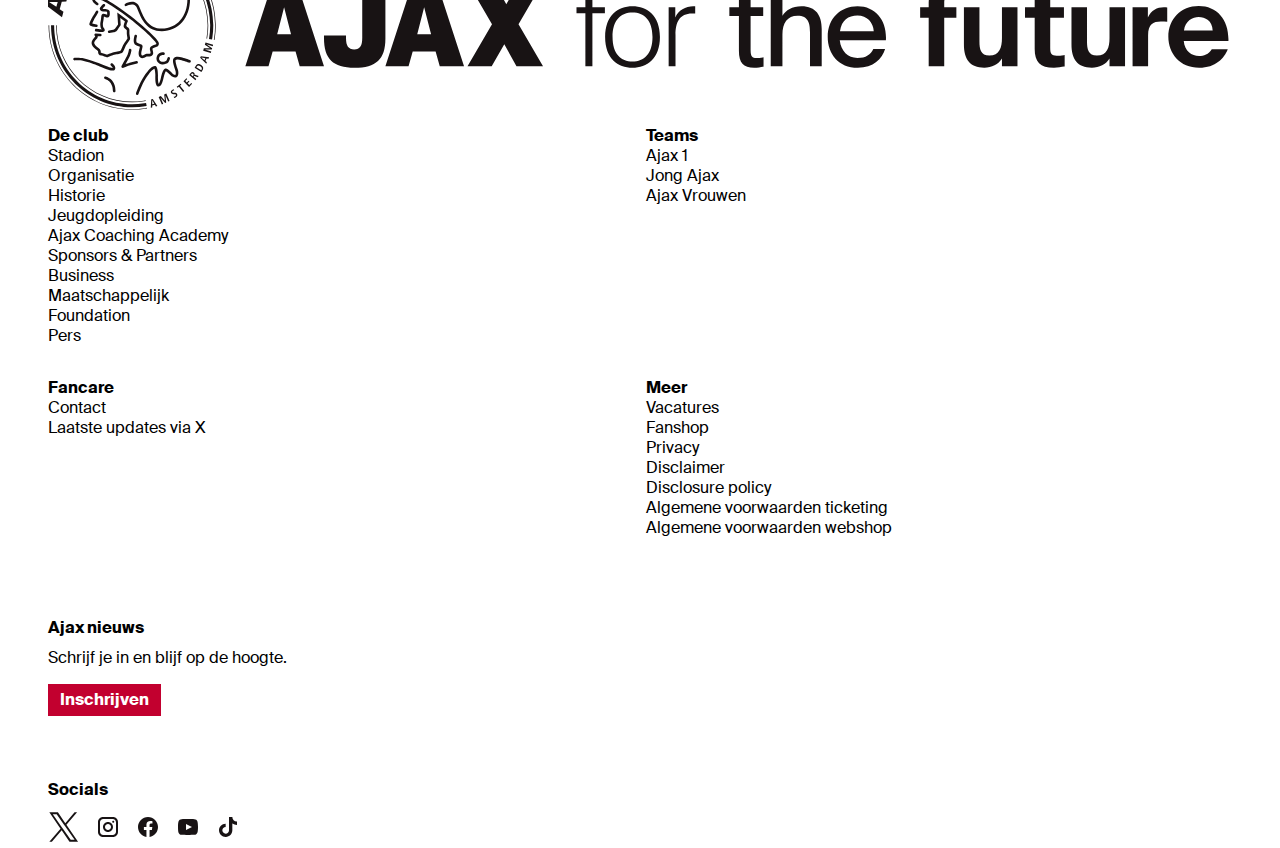
==== commit 7ba204c6: "supmision 3" ====
--- a/index.html
+++ b/index.html
@@ -10,7 +10,7 @@
 
 <body>
     <header>
-        <h1>Homepagina</h1>
+        <h1 class="visually_hidden">Homepagina</h1>
         <img src="images/ajax-logo-header.svg" alt="logo in de header">
         <nav>
             <button><img src="images/ajax-zoeken-header.svg" alt="zoek-icoon"></button>
@@ -21,6 +21,7 @@
                 <li><a href="#">Fans</a></li>
                 <li><a href="#">Fanshop</a></li>
                 <li><a href="#">Tickets</a></li>
+				<li><a href="archief.html">Archief</a></li>
             </ul>
 			<form class="zoekbalk">
 				<input type="text" placeholder="" aria-label="Type hier...">
@@ -135,23 +136,38 @@
 			</ul>
 		</section>
 
+
+	<section>
 		<article>
 				<h2><a href="https://www.ajax.nl/artikelen/borstbeelden-voor-blind-rijkaard-tahamata-en-kluivert/">Borstbeelden voor Blind, Rijkaard, Tahamata en Kluivert</a></h2>
 				<p>
 					Daley Blind, Patrick Kluivert, Simon Tahamata en Frank Rijkaard kregen afgelopen zondag hun borstbeeld voor het eerst te zien in het supportershome. Laatstgenoemde kon er helaas niet bij zijn, maar Louis van Gaal bedankte de supporters namens hem. "Hij vindt het wel leuk hoor dat ie hier hangt."
 				  </p>
 				<img src="images/ajax-play-icon.svg" alt="play logo" class="play-icon">
-			<ul>
-				<li>#Blind</li>
-				<li>#Rijkaard</li>
-				<li>#Tahamata</li>
-				<li>#Kluivert</li>
-				<button>
-					<img src="images/deel-button-ajax.svg" alt="deel icoontje">
-				</button>
-			</ul>
+				<ul>
+					<li>#Blind</li>
+					<li>#Rijkaard</li>
+					<li>#Tahamata</li>
+					<li>#Kluivert</li>
+					<button>
+						<img src="images/deel-button-ajax.svg" alt="deel icoontje">
+					</button>
+				</ul>
 			<img src="images/ajax-borstbeeldrijkaard.jpg" alt="foto beeld van Rijkaard">
 		</article>
+
+		<article>
+            <h2><a href="#">Samenvatting AZ - Ajax</a></h2>
+            <p>Ajax is zondag tegen zijn tweede competitienederlaag van het seizoen aangelopen. AZ klopte de Ajacieden in Alkmaar met 2-1. Mika Godts maakte in de slotfase de aansluitingstreffer, maar die kwam uiteindelijk te laat om een nederlaag nog af te wenden.</p>
+            <ul>
+                <li>#azaja</li>
+                <button>
+                    <img src="images/deel-button-ajax.svg" alt="deel icoontje">
+                </button>
+            </ul>
+            <img src="images/foto-archief-2.jpg" alt="foto van Berghuis">
+        </article>
+	</section>
 
 		<section>
 			<h2>komende wedstrijden</h2>
@@ -201,16 +217,17 @@
 					<li><a href="https://www.ajax.nl/foundation/">Foundation</a></li>
 					<li><a href="https://www.ajax.nl/club/pers/#">Pers</a></li>
 				</ul>
-			<h3>Fancare</h3>
-				<ul>
-					<li><a href="https://www.ajax.nl/fans/contact/">Contact</a></li>
-					<li><a href="https://x.com/AjaxFancare">Laatste updates via X</a></li>
-				</ul>
+			
 			<h3>Teams</h3>
 				<ul>
 					<li><a href="https://www.ajax.nl/teams/ajax-1/">Ajax 1</a></li>
 					<li><a href="https://www.ajax.nl/teams/jong-ajax/">Jong Ajax</a></li>
 					<li><a href="https://www.ajax.nl/teams/ajax-vrouwen/">Ajax Vrouwen</a></li>
+				</ul>
+				<h3>Fancare</h3>
+				<ul>
+					<li><a href="https://www.ajax.nl/fans/contact/">Contact</a></li>
+					<li><a href="https://x.com/AjaxFancare">Laatste updates via X</a></li>
 				</ul>
 			<h3>Meer</h3>
 			<ul>
--- a/styles/style.css
+++ b/styles/style.css
@@ -9,32 +9,34 @@
 
 
 
+
 /*********************/
 /* fonts */
 /*********************/
 @font-face {
 	font-family: "suisseintl-black";
-	src: url(fonts/suisseintl-black);
+	src: url("../fonts/suisseintl-black.woff2");
 }
 
 @font-face {
 	font-family: "suisseintl-bold";
-	src: url(fonts/suisseintl-bold);
+	src: url("../fonts/suisseintl-bold.woff2");
 }
 
 @font-face {
 	font-family: "suisseintl-regular";
-	src: url(fonts/suisseintl-regular);
+	src: url("../fonts/suisseintl-regular.woff2");
 }
 
 body{
     margin:0;
 }
 
-
-
-
-
+section{
+	padding: 0 1.5rem;
+	margin-top: 4rem;
+
+}
 
 /*********************/
 /* Header */
@@ -228,10 +230,15 @@
 	padding-left: 1.5rem;
 	padding-right: 1.5rem;
 	line-height: 1.1rem;
+	padding-top: 3.75rem;
 }
 
 footer h3{
 	font-family: "suisseintl-bold";
+	margin-bottom: 0;
+	font-size: 1rem;
+    font-weight: 600;
+    line-height: 1.25;
 }
 
 
@@ -248,30 +255,113 @@
 
 footer ul{
 	padding-left: 0rem;
+	margin-top: 0;
 }
 
 footer li {
 	list-style: none;
+    padding: 0;
+    margin: 0;
+	
 }
 
 footer a {
 	text-decoration: none;
+	color: black;
+	font-family: "suisseintl-regular";
+	font-size: 1rem;
+    font-weight: 300;
+    line-height: 1.25;
+
 }
 footer img{
-	width: max-content;
-}
-
-
-
-
+	width: 100%;
+}
+
+
+
+
+
+@media (width > 32em) {
+	footer > section:nth-of-type(1) {
+		display:grid;
+		grid-template-columns:1fr 1fr;
+		grid-column-gap: .75rem;
+	}
+	
+	img {
+		grid-column-start:1;
+		grid-column-end:-1;
+	
+	}
+	
+	h3:nth-of-type(1),
+	h3:nth-of-type(2) {
+		grid-row-start:2;
+	} 
+	
+	h3:nth-of-type(3),
+	h3:nth-of-type(4) {
+		grid-row-start:4;
+	} 
+	
+}
+
+footer > section:nth-of-type(3) h2,
+footer > section:nth-of-type(2) h2{
+	font-size: 1rem;
+    font-weight: 600;
+    line-height: 1.25;
+	font-family: "suisseintl-bold";
+	margin-bottom: 0.65rem;
+}
+
+footer > section:nth-of-type(2) p{
+	font-size: 1rem;
+    font-family: "suisseintl-regular";
+    font-weight: 300;
+    line-height: 1.25;
+	margin-top: 0;
+}
+
+footer > section:nth-of-type(2) a{
+min-height: 2rem;
+padding: 0 .75rem;
+font-size: 1rem;
+font-family: "suisseintl-bold";
+font-weight: 600;
+line-height: 1.25;
+line-height: 1.43;
+border: none;
+background: #c2002f;
+color: #fff; 
+height: .0625rem;
+display: inline-flex;
+text-align: center;
+align-items: center;
+}
+
+footer > section:nth-of-type(3) ul{
+	display: flex;
+	flex-wrap: wrap;
+	align-items: center;
+	margin: 0;
+    padding: 0
+}
+
+footer > section:nth-of-type(3) li{
+	display: list-item;
+	margin-right: 1rem;
+}
+
+/* Link stijl */
 
 a{
 	cursor: pointer;
 }
 
 
-h1 {
-    
+.visually_hidden {
 		clip: rect(0 0 0 0);
 		clip-path: inset(50%);
 		height: 1px;
@@ -279,6 +369,6 @@
 		position: absolute;
 		white-space: nowrap;
 		width: 1px;
-	  }
-
-
+}
+
+
--- a/styles/homepage.css
+++ b/styles/homepage.css
@@ -28,7 +28,10 @@
 main > section:nth-of-type(1){
     display: grid;
     grid-template-columns: 1fr 1fr;
-}
+    row-gap: 2em;
+}
+
+
 
 @media (max-width: 50em) {
     main > section:nth-of-type(1) article:nth-of-type(1)
@@ -52,23 +55,13 @@
     }
 }
 
-
-
-
-
-
-/*********************/
 /* artikel 1 */
-/*********************/
 
 main > section:nth-of-type(1) article:nth-of-type(1){
     display: grid;
     grid-template-rows: 1fr max-content;  
     margin: 0em;
     line-height: 1.1rem;
-    padding-left: 1.5rem;
-    padding-right: 1.5rem;
-    padding-top: 2rem;
 }
 
 main > section:nth-of-type(1) article:nth-of-type(1) h2{
@@ -125,9 +118,6 @@
         grid-template-rows: 4em 1fr 3.3em max-content;  
         margin: 0em;
         line-height: 1.1rem;
-        padding-left: 1.5rem;
-        padding-right: 1.5rem;
-        padding-top: 2rem;
 }
 
 main > section:nth-of-type(1) article:nth-of-type(2) h2{
@@ -192,11 +182,8 @@
 
 main > section:nth-of-type(2) {
     background-color: #181314;
-    margin-top: 4rem;
-    padding: 0 1.5rem;
-    padding-bottom: 1.5rem;
-    padding-top: 1.5rem;
-    
+    padding-top: 2em;
+   padding-bottom: 2em;
 }
 
 main > section:nth-of-type(2) h2 {
@@ -219,14 +206,15 @@
     display: flex;              
     overflow-x: auto;             
     scroll-behavior: smooth;      
-    scrollbar-width: thin;
-    scrollbar-gutter: 2em;        
+    scrollbar-width: thin;   
     scrollbar-color: #c2002f white;
     margin-right: 1rem;
     margin-left: 0;
     margin-top: 0;
     padding-left: 1em;
-    gap: 1rem;                    
+    gap: 1rem;
+    margin-bottom: 0;
+    padding-bottom: 1em;                    
 }
 
 main > section:nth-of-type(2) li {
@@ -281,42 +269,58 @@
 }
 
 /*********************/
-/* articel 3 */
-/*********************/
-main > article:nth-of-type(1){
+/* section 3 */
+/*********************/
+
+
+
+main > section:nth-of-type(3) article{
     display: flex;
     flex-direction: column;
-    margin: 0em;
-    line-height: 1.1rem;
-    padding-left: 1.5rem;
-    padding-right: 1.5rem;
-    padding-top: 0;
     position: relative;
-    margin-top: 4rem;
-}
-
-main > article:nth-of-type(1) h2{
-    font-family: "suisseintl-bold";
-}
-
-main > article:nth-of-type(1) a{
+    justify-items: stretch;
+    width: 100%;
+    height: 100%;
+}
+
+
+main > section:nth-of-type(3) article h2{
+    font-size: 1.5rem;
+    font-weight: 800;
+    font-family: "suisseintl-bold";
+    line-height: .92;
+    margin-bottom: auto;
+}
+
+main > section:nth-of-type(3) article a{
     text-decoration: none;
     color: black;
     background-color: white;
     font-weight: 600;
     font-family: "suisseintl-bold";
     font-size: 1.75rem;
-    line-height: 1;
-}
-
-main > article:nth-of-type(1) p{
+    line-height: 1.2;
+}
+
+
+main > section:nth-of-type(3) article a:hover{
+   color: #c2002f;
+}
+
+
+main > section:nth-of-type(3) article p{
     font-family: "suisseintl-regular";
-    overflow: hidden;
     line-height: 1.53;
     font-size: 1.125rem;
-}
-
-main > article:nth-of-type(1) ul {
+    display: -webkit-box;           /* Flexbox met ondersteuning voor box-model chatgbt */
+  -webkit-box-orient: vertical;  /* Verticale oriëntatie chatgbt */
+  overflow: hidden;              /* Verberg overtollige tekst chatgbt */
+-webkit-line-clamp: 3;          /*  Beperk tot 3 regels chatgbt */
+  max-height: calc(1.5em * 3);  
+}
+
+
+main > section:nth-of-type(3) article ul {
     display: flex;              
     flex-wrap: wrap;            
     align-items: center;
@@ -325,10 +329,10 @@
     margin: 0;
     gap: 0.5rem; 
     padding-bottom: .625rem;
-    border-bottom: .0625rem solid #c2002f;               
-}
-
-main > article:nth-of-type(1) li {
+    border-bottom: .0625rem solid #c2002f;              
+}
+
+main > section:nth-of-type(3) article li {
     border: solid;
     background-color: #413e3e;
     color: white;
@@ -341,21 +345,23 @@
     padding: .4375rem .3125rem;
 }
 
-main > article:nth-of-type(1) button {
+
+main > section:nth-of-type(3) article button {
     display: flex;             
     justify-content: center;    
-    align-items: end;        
+    align-items: flex-end;        
     border: none;              
-    background-color: white;    
-    cursor: pointer;            
+    background-color: white;               
     padding: 0.5rem;           
-    height: auto;        
-}
-
-main > article:nth-of-type(1) .play-icon{
+    height: auto;
+    margin-left: auto;        
+}
+
+
+main > section:nth-of-type(3) article .play-icon{
     position: absolute;
-    top: 1rem;
-    left: 2.5rem;
+    top: 1.5rem;
+    left: 1.5rem;
     z-index: 1;
     height: 2rem;
     width: 2rem;
@@ -363,30 +369,60 @@
     border-radius: 100%;
     background-color: #c2002f;
 }
-main > article:nth-of-type(1) img{
+
+
+
+main > section:nth-of-type(3) article > img {
+    aspect-ratio: 16 / 9; /* Houd een vaste verhouding, bijvoorbeeld breedte/hoogte = 16:9 chatgbt*/
     width: 100%;
-    height: auto;
+    object-fit: cover;
+    display: block;
     order: -1;
 }
 
-/*********************/
-/* section 3 */
-/*********************/
-
 main > section:nth-of-type(3) {
+    display: grid;
+    grid-template-columns: 1fr; /* Drie kolommen */
+    grid-auto-rows: 1fr; /* Maak alle rijen even groot */
+    gap: 2rem; /* Ruimte tussen de artikelen */
+}
+
+
+
+
+@media (min-width: 50em) {
+    main > section:nth-of-type(3) article:nth-of-type(1)
+     {
+        grid-row-start: 1;
+        margin-bottom: 1rem; 
+    }
+}
+
+
+@media (min-width: 50em) {
+    main > section:nth-of-type(3)
+     {
+      grid-template-columns: 1fr 1fr; 
+    }
+}
+
+
+
+
+/*********************/
+/* section 4 */
+/*********************/
+
+main > section:nth-of-type(4) {
    margin-top: 4rem;
    padding: 0 1.5rem;
    padding-bottom: 1.5rem;
    padding-top: 1.5rem;
 }
 
-main > section:nth-of-type(3) h2 {
-
-
-
-}
-
-main > section:nth-of-type(3) ul{
+
+
+main > section:nth-of-type(4) ul{
     display: flex;
     flex-direction: row;
     padding-left: 0;
@@ -395,7 +431,7 @@
 
 }
 
-main > section:nth-of-type(3) img {
+main > section:nth-of-type(4) img {
     width: 100%;                 
     height: auto;                
 }
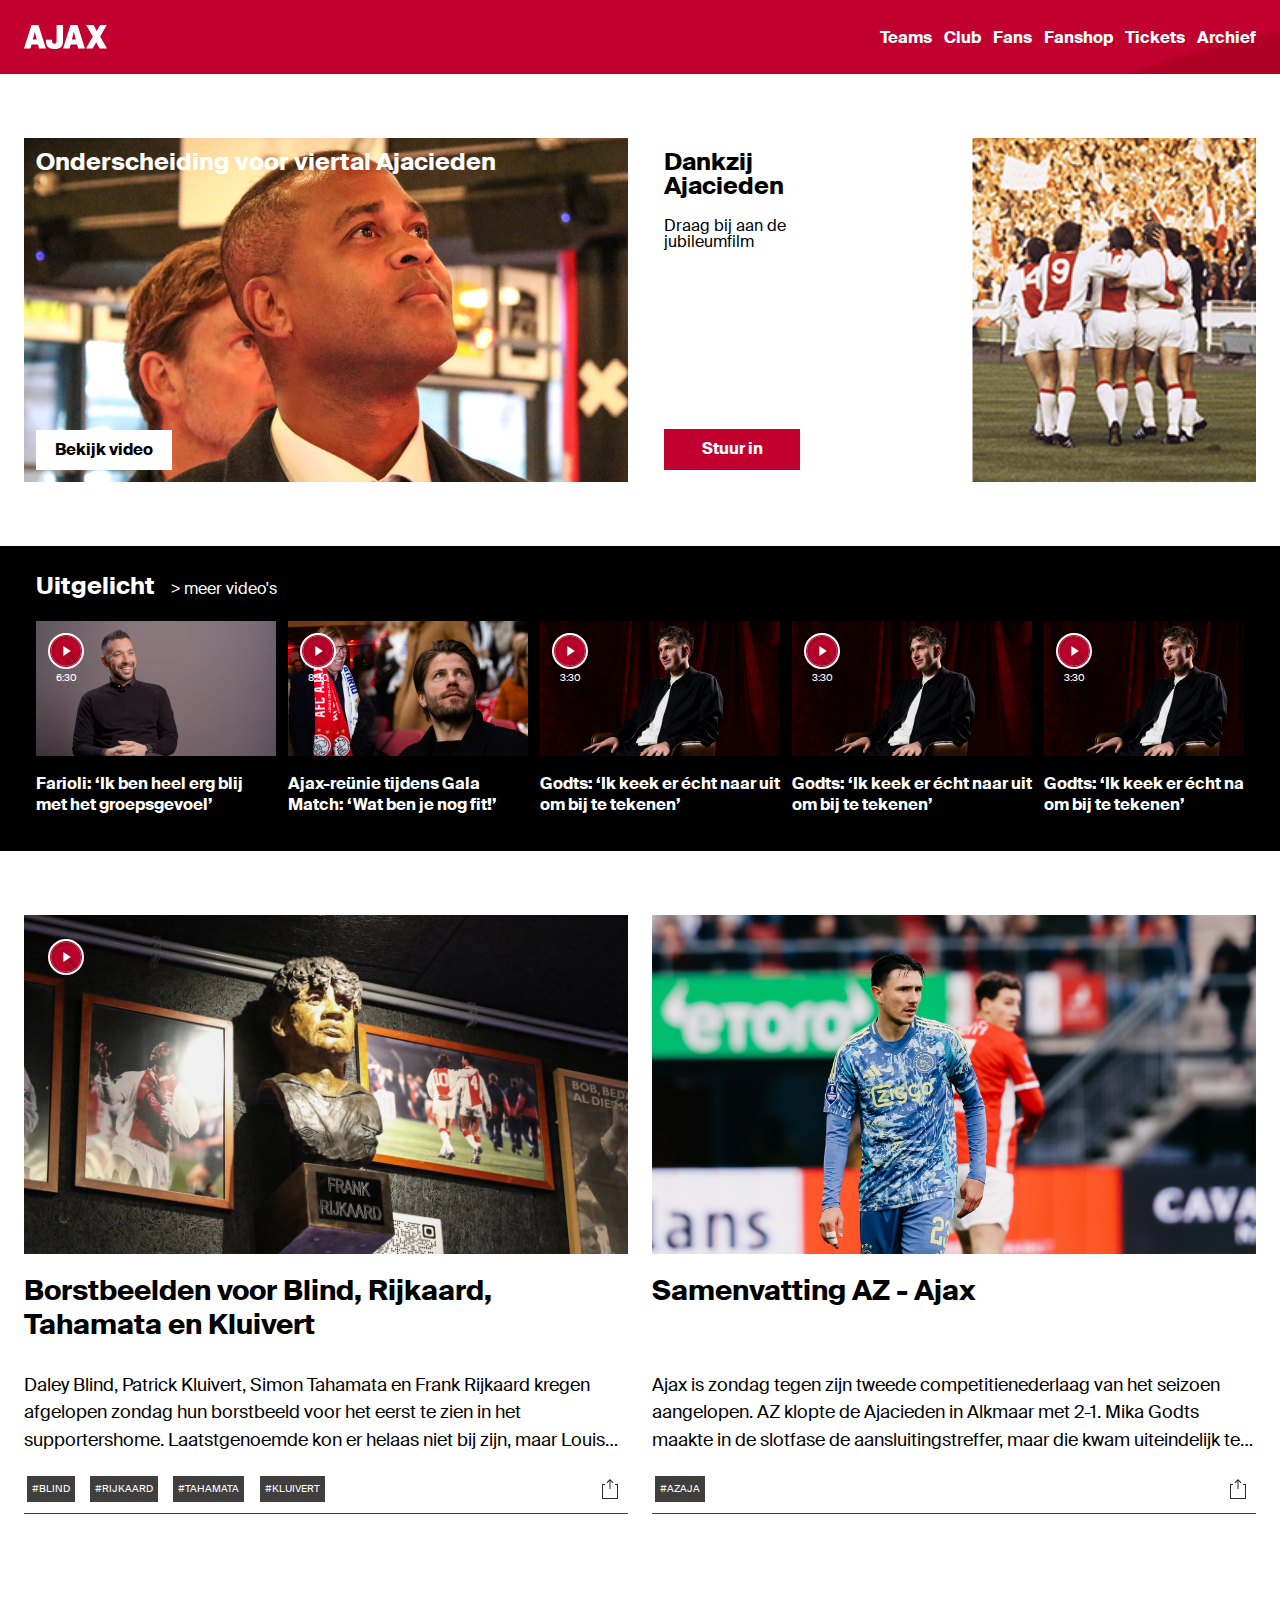
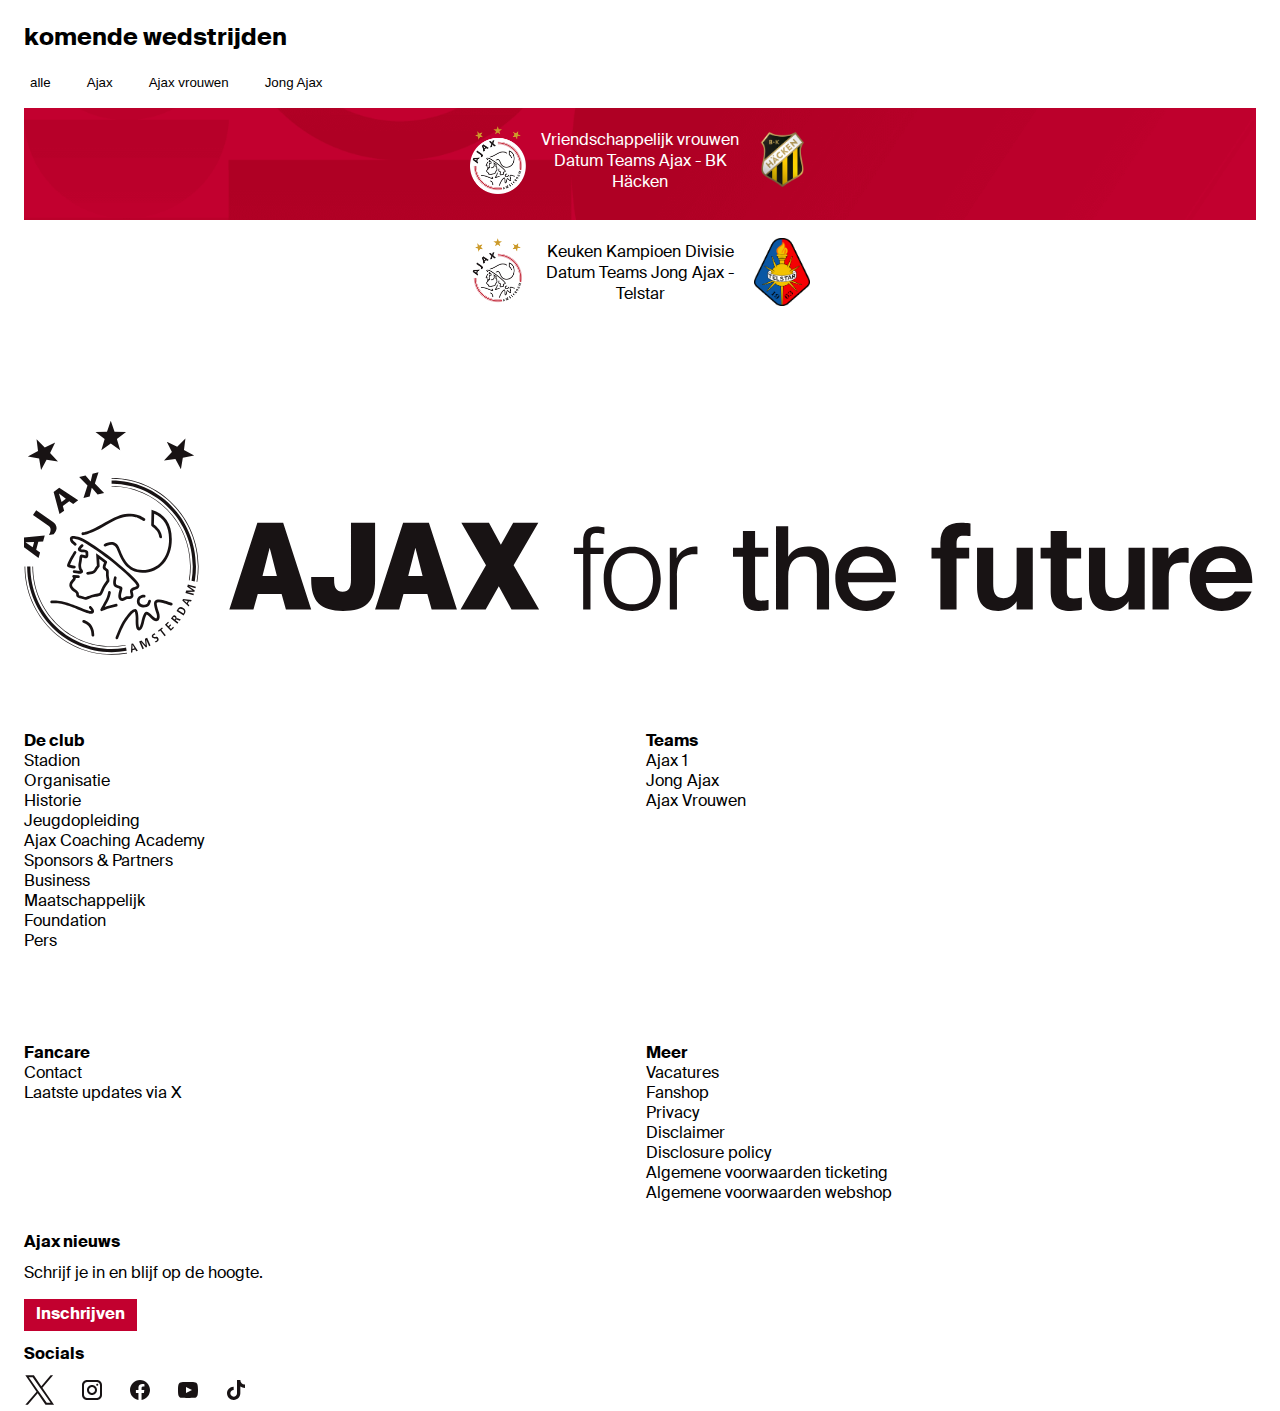
==== commit 5e3b0942: "supmission 5" ====
--- a/index.html
+++ b/index.html
@@ -171,14 +171,15 @@
 
 		<section>
 			<h2>komende wedstrijden</h2>
-			<Ul>
+			<ul>
 				<li><button>alle</button></li>
 				<li><button>Ajax</button></li>
 				<li><button>Ajax vrouwen</button></li>
 				<li><button>Jong Ajax</button></li>
-			</Ul>
+			</ul>
 			<section>
-				<h3>upcoming Match</h3>
+				<h3 class="visually_hidden">upcoming Match</h3>
+				
 				<img src="images/ajax-logo.png" alt="logo ajax">
 				<p>Vriendschappelijk vrouwen
 					Datum
@@ -188,7 +189,7 @@
 				<img src="images/logo-hacken.png" alt="logo hacken">
 			</section>
 			<section>
-				<h3>Andere ajax 1 wedstrijden</h3>
+				<h3 class="visually_hidden">Andere ajax 1 wedstrijden</h3>
 				<img src="images/ajax-logo.png" alt="logo ajax">
 				<p>
 					Keuken Kampioen Divisie
--- a/styles/style.css
+++ b/styles/style.css
@@ -4,9 +4,32 @@
 /*********************/
 
 :root{
-	color-scheme: light dark;
-}
-
+    color-scheme: light dark;
+	--margin-small: 0.75rem;
+    --margin-medium: 1.5rem;
+    --margin-large: 4rem;
+
+    --color-wit: white;
+    --color-rood: #c2002f;
+    --color-text-dark: black;
+    --color-text-light: white;
+    --color-background-light: #eee;
+
+    --font-family-bold: "suisseintl-bold", sans-serif;
+    --font-family-regular: "suisseintl-regular", sans-serif;
+    --font-size-klein: 1rem;
+    --font-size-normaal: 1.125rem;
+    --font-size-groot: 1.5rem;
+}
+
+@media (prefers-color-scheme: dark) {
+    :root {
+        --color-wit: #121212; 
+        --color-text-dark: #eee; 
+        --color-text-light: white;
+        --color-background-light: #181818;
+        }
+    }
 
 
 
@@ -28,24 +51,24 @@
 	src: url("../fonts/suisseintl-regular.woff2");
 }
 
-body{
-    margin:0;
-}
-
-section{
-	padding: 0 1.5rem;
-	margin-top: 4rem;
-
-}
+
+/*********************/
+/* body */
+/*********************/
+
+body {
+    margin: 0;
+}
+
 
 /*********************/
 /* Header */
 /*********************/
 header {
-    background-color: #c2002f;
+    background-color: var(--color-rood);
     background-image: url(../images/ajax-achtergrond-image-header.png);
     height: 4.625rem;
-    padding: 0 1.5rem;
+    padding: 0 var(--margin-medium);
     background-size: 305vw auto;
     background-position: 50% top;
     display: flex;
@@ -57,7 +80,7 @@
 }
 
 header img {
-    height: 1.5rem;
+    height: var(--font-size-groot);
     border-style: none;
     background-repeat: no-repeat;
     z-index: 3;
@@ -77,14 +100,14 @@
     display: flex;
     align-items: center;
     justify-content: center; 
-    background-color: white;
+    background-color: var(--color-wit);
     border-radius: 50%;
     border: none;
     height: 2.2rem;
     width: 2.2rem;
     z-index: 3;
     text-decoration: none;
-    margin-left: 0.75rem; 
+    margin-left: var(--margin-small);
 }
 
 nav ul {
@@ -93,7 +116,7 @@
     left: 0;
     width: 100%;
     height: 100%;
-    background-color: #c2002f; 
+    background-color: var(--color-rood);
     background-image: url(../images/ajax-achtergrond-image-header.png);
     background-size: 305vw auto;
     background-position: 50% top;
@@ -101,12 +124,11 @@
     flex-direction: column; 
     justify-content: flex-start; 
     align-items: flex-start; 
-    padding: 5rem 1.5rem;
-	margin: 0;
-	gap: 1rem;
+    padding: 5rem var(--margin-medium);
+    margin: 0;
+    gap: var(--margin-small);
     transition: 0.5s ease; 
     transform: translateY(-100%);
-
 }
 
 nav ul li {
@@ -117,27 +139,24 @@
 
 nav ul a {
     text-decoration: none;
-    color: white; 
-    font-family: "suisseintl-bold", sans-serif; 
-    font-size: 1.5rem; 
+    color: var(--color-text-light);
+    font-family: var(--font-family-bold);
+    font-size: var(--font-size-groot);
     display: block;
     width: 100%;
 }
 
-
 nav ul li a {
     display: block;
- 
-}
-
+}
 
 nav.toonMenu ul {
     top: 0; 
     transform: translateY(0);
 }
 
-nav.toonMenu button:nth-of-type(2) img{
-	content:url("../images/kruisje-header.svg")
+nav.toonMenu button:nth-of-type(2) img {
+    content: url("../images/kruisje-header.svg");
 }
 
 @media (min-width: 38em) {
@@ -154,8 +173,8 @@
     }
 
     nav ul a {
-        color: white;
-        font-size: 1rem; 
+        color: var(--color-text-light);
+        font-size: var(--font-size-klein);
     }
 
     nav button {
@@ -163,56 +182,49 @@
     }
 }
 
-nav.toonZoek button:nth-of-type(1) img{
-	content:url("../images/kruisje-header.svg")
-}
-
+nav.toonZoek button:nth-of-type(1) img {
+    content: url("../images/kruisje-header.svg");
+}
 
 nav .zoekbalk {
     position: fixed;             
     top: -100%;                  
     left: 0;
     width: 100%;  
-	height: 100%;                
+    height: 100%;                
     display: none;                
     flex-direction: column; 
-	margin-top: 4.6em;       
-    gap: 1rem;              
+    margin-top: 4.6em;       
+    gap: var(--margin-small);              
     z-index: 1;                
-    padding: 1rem;
-	background-color: white;
-	
+    padding: var(--margin-small);
+    background-color: var(--color-wit);
 }
 
 nav.toonZoek .zoekbalk {
     display: flex; 
-	top: 0;   
-	padding: 0;          
+    top: 0;   
+    padding: 0;          
 }
 
 nav .zoekbalk input {
-	border: none;
-    font-size: 1.125rem;
+    border: none;
+    font-size: var(--font-size-normaal);
     font-weight: 300;
     line-height: 1.33;
     outline: none;
     width: 100vw;
-    padding: 1rem 1.875rem 1rem 1.5rem;
-    background: #eee
+    padding: var(--margin-small) 1.875rem var(--margin-small) var(--margin-medium);
+    background: var(--color-background-light);
 }
 
 nav .zoekbalk button {
     position: absolute;
-    right: 1.5rem;
-    top: .75rem;
-    padding: .25rem;
-}
-
-
-
-/****************************************************************/
-/* Styling voor de header als de browser minimaal 54em breed is */
-/****************************************************************/
+    right: var(--margin-medium);
+    top: var(--margin-small);
+    padding: 0.25rem;
+}
+
 @media (min-width: 54em) {
     header > a:last-of-type,
     nav a {
@@ -220,155 +232,180 @@
     }
 }
 
-
 /**********/
 /* footer */
 /**********/
 
-footer{
-	grid-column-gap:.75rem;
-	padding-left: 1.5rem;
-	padding-right: 1.5rem;
-	line-height: 1.1rem;
-	padding-top: 3.75rem;
-}
-
-footer h3{
-	font-family: "suisseintl-bold";
-	margin-bottom: 0;
-	font-size: 1rem;
+footer {
+    grid-column-gap: var(--margin-small);
+    padding-left: var(--margin-medium);
+    padding-right: var(--margin-medium);
+    line-height: 1.1rem;
+    padding-top: var(--margin-large);
+}
+
+footer h3 {
+    font-family: var(--font-family-bold);
+    margin-bottom: 0;
+    font-size: var(--font-size-klein);
     font-weight: 600;
     line-height: 1.25;
-}
-
-
-
-footer > section:nth-of-type(1) h2{
-	clip: rect(0 0 0 0);
-		clip-path: inset(50%);
-		height: 1px;
-		overflow: hidden;
-		position: absolute;
-		white-space: nowrap;
-		width: 1px;
-}
-
-footer ul{
-	padding-left: 0rem;
-	margin-top: 0;
+    padding-top: calc(var(--margin-large) - 0.25rem);
+}
+
+footer > section:nth-of-type(1) h2 {
+    clip: rect(0 0 0 0);
+    clip-path: inset(50%);
+    height: 1px;
+    overflow: hidden;
+    position: absolute;
+    white-space: nowrap;
+    width: 1px;
+}
+
+footer ul {
+    padding-left: 0;
+    margin-top: 0;
 }
 
 footer li {
-	list-style: none;
+    list-style: none;
     padding: 0;
     margin: 0;
-	
 }
 
 footer a {
-	text-decoration: none;
-	color: black;
-	font-family: "suisseintl-regular";
-	font-size: 1rem;
+    text-decoration: none;
+    color: var(--color-text-dark);
+    font-family: var(--font-family-regular);
+    font-size: var(--font-size-klein);
     font-weight: 300;
     line-height: 1.25;
-
-}
-footer img{
-	width: 100%;
-}
-
-
-
-
-
-@media (width > 32em) {
-	footer > section:nth-of-type(1) {
-		display:grid;
-		grid-template-columns:1fr 1fr;
-		grid-column-gap: .75rem;
-	}
-	
-	img {
-		grid-column-start:1;
-		grid-column-end:-1;
-	
-	}
-	
-	h3:nth-of-type(1),
-	h3:nth-of-type(2) {
-		grid-row-start:2;
-	} 
-	
-	h3:nth-of-type(3),
-	h3:nth-of-type(4) {
-		grid-row-start:4;
-	} 
-	
+}
+
+footer img {
+    width: 100%;
+}
+
+/* Responsive styles */
+@media (min-width: 32em) {
+    footer > section:nth-of-type(1) {
+        display: grid;
+        grid-template-columns: 1fr 1fr;
+        grid-column-gap: var(--margin-small);
+    }
+
+    img {
+        grid-column-start: 1;
+        grid-column-end: -1;
+    }
+
+    h3:nth-of-type(1),
+    h3:nth-of-type(2) {
+        grid-row-start: 2;
+    }
+
+    h3:nth-of-type(3),
+    h3:nth-of-type(4) {
+        grid-row-start: 4;
+    }
 }
 
 footer > section:nth-of-type(3) h2,
-footer > section:nth-of-type(2) h2{
-	font-size: 1rem;
+footer > section:nth-of-type(2) h2 {
+    font-size: var(--font-size-klein);
     font-weight: 600;
     line-height: 1.25;
-	font-family: "suisseintl-bold";
-	margin-bottom: 0.65rem;
-}
-
-footer > section:nth-of-type(2) p{
-	font-size: 1rem;
-    font-family: "suisseintl-regular";
+    font-family: var(--font-family-bold);
+    margin-bottom: 0.65rem;
+}
+
+footer > section:nth-of-type(2) p {
+    font-size: var(--font-size-klein);
+    font-family: var(--font-family-regular);
     font-weight: 300;
     line-height: 1.25;
-	margin-top: 0;
-}
-
-footer > section:nth-of-type(2) a{
-min-height: 2rem;
-padding: 0 .75rem;
-font-size: 1rem;
-font-family: "suisseintl-bold";
-font-weight: 600;
-line-height: 1.25;
-line-height: 1.43;
-border: none;
-background: #c2002f;
-color: #fff; 
-height: .0625rem;
-display: inline-flex;
-text-align: center;
-align-items: center;
-}
-
-footer > section:nth-of-type(3) ul{
-	display: flex;
-	flex-wrap: wrap;
-	align-items: center;
-	margin: 0;
-    padding: 0
-}
-
-footer > section:nth-of-type(3) li{
-	display: list-item;
-	margin-right: 1rem;
+    margin-top: 0;
+}
+
+footer > section:nth-of-type(2) a {
+    min-height: 2rem;
+    padding: 0 var(--margin-small);
+    font-size: var(--font-size-klein);
+    font-family: var(--font-family-bold);
+    font-weight: 600;
+    line-height: 1.43;
+    border: none;
+    background: var(--color-rood);
+    color: var(--color-wit);
+    height: 0.0625rem;
+    display: inline-flex;
+    text-align: center;
+    align-items: center;
+}
+
+footer > section:nth-of-type(3) ul {
+    display: flex;
+    flex-wrap: wrap;
+    align-items: center;
+    margin: 0;
+    padding: 0;
+}
+
+footer > section:nth-of-type(3) li {
+    display: list-item;
+    margin-right: var(--margin-medium);
 }
 
 /* Link stijl */
 
-a{
-	cursor: pointer;
-}
+
+
+section a:hover {
+    color: var(--color-rood);
+}
+
+
+/* tab stijl*/
+
+main:focus-visible{
+	border: .2em solid var(--color-rood);
+    outline: none; 
+}
+
+/* dark mode*/
+
+@media (prefers-color-scheme: dark) {
+    body {
+      background-color: #121212;
+      color: white;
+    }
+    a {
+        color: var(--color-text-light);
+    }
+    button img {
+    filter: invert(1); 
+
+    }
+    footer img {
+        filter: invert(1); 
+    }
+
+}
+
+
+
+
 
 
 .visually_hidden {
-		clip: rect(0 0 0 0);
-		clip-path: inset(50%);
-		height: 1px;
-		overflow: hidden;
-		position: absolute;
-		white-space: nowrap;
-		width: 1px;
-}
-
-
+    clip: rect(0 0 0 0);
+    clip-path: inset(50%);
+    height: 1px;
+    overflow: hidden;
+    position: absolute;
+    white-space: nowrap;
+    width: 1px;
+}
+
+
--- a/styles/homepage.css
+++ b/styles/homepage.css
@@ -1,177 +1,152 @@
-
-/*********************/
-/* fonts */
-/*********************/
-@font-face {
-	font-family: "suisseintl-black";
-	src: url("../fonts/suisseintl-black.woff2");
-}
-
-@font-face {
-	font-family: "suisseintl-bold";
-	src: url("../fonts/suisseintl-bold.woff2");
-}
-
-@font-face {
-	font-family: "suisseintl-regular";
-	src: url("../fonts/suisseintl-regular.woff2");
-}
-
-
 
 
 /*********************/
 /* section 1 */
 /*********************/
 
-
-main > section:nth-of-type(1){
+main > section:nth-of-type(1) {
     display: grid;
     grid-template-columns: 1fr 1fr;
-    row-gap: 2em;
-}
-
-
+    row-gap: var(--margin-medium);
+    column-gap: var(--margin-medium);
+}
 
 @media (max-width: 50em) {
-    main > section:nth-of-type(1) article:nth-of-type(1)
-     {
+    main > section:nth-of-type(1) article:nth-of-type(1) {
         grid-row-start: 1;
-        display: block; 
-        margin-bottom: 1rem; 
+        display: block;
+        margin-bottom: var(--margin-small);
     }
 }
 
-@media (max-width: 50em){
-    main > section:nth-of-type(1) article:nth-of-type(2){
+@media (max-width: 50em) {
+    main > section:nth-of-type(1) article:nth-of-type(2) {
         grid-row-start: 2;
     }
 }
 
 @media (max-width: 50em) {
-    main > section:nth-of-type(1)
-     {
-      grid-template-columns: 1fr max-content; 
+    main > section:nth-of-type(1) {
+        grid-template-columns: 1fr max-content;
     }
 }
 
+
+main > section {
+    padding: 0 var(--margin-medium);
+    margin-top: var(--margin-large);
+}
+
 /* artikel 1 */
 
-main > section:nth-of-type(1) article:nth-of-type(1){
+main > section:nth-of-type(1) article:nth-of-type(1) {
     display: grid;
-    grid-template-rows: 1fr max-content;  
-    margin: 0em;
-    line-height: 1.1rem;
-}
-
-main > section:nth-of-type(1) article:nth-of-type(1) h2{
-    grid-row-start:1;
-    grid-column-start:1;
-    z-index: 1;
-    row-gap: 2rem;
+    grid-template-rows: 1fr max-content;
+    margin: 0;
+    line-height: var(--font-size-klein);
+}
+
+main > section:nth-of-type(1) article:nth-of-type(1) h2 {
+    grid-row-start: 1;
+    grid-column-start: 1;
+    z-index: 1;
+    row-gap: var(--margin-medium);
     color: white;
-    font-family: "suisseintl-bold";
-    margin-left: 1em;
-    margin-top: 1rem;
+    font-family: var(--font-family-bold);
+    margin-left: var(--margin-small);
+    margin-top: var(--margin-small);
     line-height: 1em;
 }
 
-main > section:nth-of-type(1) article:nth-of-type(1) a{
+main > section:nth-of-type(1) article:nth-of-type(1) a {
     display: flex;
     align-items: center;
     justify-content: center;
     grid-row-start: 2;
-    grid-column-start:1;
-    z-index: 1;
-    border: 1em;
+    grid-column-start: 1;
+    z-index: 1;
+    border: var(--margin-small);
     text-decoration: none;
-    color: black;
-    background-color: white;
-    font-size: 1rem ;
+    color: var(--color-text-dark);
+    background-color: var(--color-wit);
+    font-size: var(--font-size-klein);
     font-weight: 600;
-    font-family: "suisseintl-bold";
-    padding: .75rem .75rem .75rem;
+    font-family: var(--font-family-bold);
+    padding: var(--margin-small);
     max-width: 7rem;
-    margin-left: 1em;
-    margin-bottom: 1rem;
-}
-
-
-main > section:nth-of-type(1) article:nth-of-type(1) img{
+    margin-left: var(--margin-small);
+    margin-bottom: var(--margin-small);
+}
+
+main > section:nth-of-type(1) article:nth-of-type(1) img {
     display: block;
     grid-row-start: 1;
     grid-row-end: 3;
-    grid-column-start:1;
+    grid-column-start: 1;
     width: 100%;
     height: 100%;
 }
 
-
-
-
-/*********************/
-/* artikel 2*/
-/*********************/
-
-main > section:nth-of-type(1) article:nth-of-type(2){
-        display: grid;
-        grid-template-rows: 4em 1fr 3.3em max-content;  
-        margin: 0em;
-        line-height: 1.1rem;
-}
-
-main > section:nth-of-type(1) article:nth-of-type(2) h2{
-    grid-row-start:1;
-    grid-column-start:1;
-    z-index: 1;
-    row-gap: 2rem;
+/* artikel 2 */
+
+main > section:nth-of-type(1) article:nth-of-type(2) {
+    display: grid;
+    grid-template-rows: 4em 1fr 3.3em max-content;
+    margin: 0;
+    line-height: var(--font-size-klein);
+}
+
+main > section:nth-of-type(1) article:nth-of-type(2) h2 {
+    grid-row-start: 1;
+    grid-column-start: 1;
+    z-index: 1;
+    row-gap: var(--margin-medium);
     color: black;
-    font-family: "suisseintl-bold";
-    margin-top: 1rem;
+    font-family: var(--font-family-bold);
+    margin-top: var(--margin-small);
     line-height: 1em;
-    margin-left: 1rem;
+    margin-left: var(--margin-small);
     max-width: 30%;
-
-}
-
-main > section:nth-of-type(1) article:nth-of-type(2) p{
-    grid-row-start:2;
-    grid-column-start:1;
-    z-index: 1;
-    row-gap: 2rem;
+}
+
+main > section:nth-of-type(1) article:nth-of-type(2) p {
+    grid-row-start: 2;
+    grid-column-start: 1;
+    z-index: 1;
+    row-gap: var(--margin-medium);
     color: black;
-    font-family: "suisseintl-regular";
-    margin-left: 1em;
+    font-family: var(--font-family-regular);
+    margin-left: var(--margin-small);
     line-height: 1em;
     max-width: 30%;
 }
 
-main > section:nth-of-type(1) article:nth-of-type(2) a{
+main > section:nth-of-type(1) article:nth-of-type(2) a {
     display: flex;
     align-items: center;
     justify-content: center;
     grid-row-start: 3;
-    grid-column-start:1;
-    z-index: 1;
-    border: 1em;
+    grid-column-start: 1;
+    z-index: 1;
+    border: var(--margin-small);
     text-decoration: none;
-    color: white;
-    background-color: #c2002f;
-    font-size: 1rem ;
+    color: var(--color-text-light);
+    background-color: var(--color-rood);
+    font-size: var(--font-size-klein);
     font-weight: 600;
-    font-family: "suisseintl-bold";
-    padding: .75rem .75rem .75rem;
+    font-family: var(--font-family-bold);
+    padding: var(--margin-small);
     max-height: 2rem;
     max-width: 7rem;
-    margin-left: 1em;
-    margin-bottom: 1rem;
-}
-
-main > section:nth-of-type(1) article:nth-of-type(2) img{
+    margin-left: var(--margin-small);
+    margin-bottom: var(--margin-small);
+}
+
+main > section:nth-of-type(1) article:nth-of-type(2) img {
     display: block;
     grid-row-start: 1;
     grid-row-end: 4;
-    grid-column-start:1;
+    grid-column-start: 1;
     width: 100%;
     height: 100%;
 }
@@ -181,100 +156,99 @@
 /*********************/
 
 main > section:nth-of-type(2) {
-    background-color: #181314;
-    padding-top: 2em;
-   padding-bottom: 2em;
+    background-color: var(--color-text-dark);
+    padding-top: var(--margin-medium);
+    padding-bottom: var(--margin-medium);
 }
 
 main > section:nth-of-type(2) h2 {
-    color: white;
-    display: inline-block; /* chatGBT 1 */
-    margin-right: .5rem;
-    font-family: "suisseintl-bold";
-    margin-left: 1rem;
+    color: var(--color-wit);
+    display: inline-block;
+    margin-right: var(--margin-small);
+    font-family: var(--font-family-bold);
+    margin-left: var(--margin-small);
     margin-top: 0;
 }
 
 main > section:nth-of-type(2) a {
     text-decoration: none;
-    color: white;
-    font-size: 1rem;
-    font-family: "suisseintl-regular";
+    color: var(--color-wit);
+    font-size: var(--font-size-klein);
+    font-family: var(--font-family-regular);
 }
 
 main > section:nth-of-type(2) ul {
-    display: flex;              
-    overflow-x: auto;             
-    scroll-behavior: smooth;      
-    scrollbar-width: thin;   
-    scrollbar-color: #c2002f white;
-    margin-right: 1rem;
+    display: flex;
+    overflow-x: auto;
+    scroll-behavior: smooth;
+    scrollbar-width: thin;
+    scrollbar-color: var(--color-rood) var(--color-wit);
+    margin-right: var(--margin-small);
     margin-left: 0;
     margin-top: 0;
-    padding-left: 1em;
-    gap: 1rem;
+    padding-left: var(--margin-small);
+    gap: var(--margin-small);
     margin-bottom: 0;
-    padding-bottom: 1em;                    
+    padding-bottom: var(--margin-small);
 }
 
 main > section:nth-of-type(2) li {
-    color: white;
+    color: var(--color-wit);
     list-style: none;
-    font-family: "suisseintl-bold";
-    flex-shrink: 0;              
-    width: 15rem;                
-    position: relative; 
-}
-
-main > section:nth-of-type(2) a {
-    text-decoration: none;
+    font-family: var(--font-family-bold);
+    flex-shrink: 0;
+    width: 15rem;
+    position: relative;
 }
 
 main > section:nth-of-type(2) img {
-    width: 100%;                 
+    width: 100%;
     border-style: none;
-    height: auto;                
-}
-
-main > section:nth-of-type(2) .play-icon{
-    position: absolute; 
-    top: .6rem; 
-    left: .6rem;
+    height: auto;
+}
+
+main > section:nth-of-type(2) .play-icon {
+    position: absolute;
+    top: var(--margin-small);
+    left: var(--margin-small);
     z-index: 1;
     height: 2rem;
     width: 2rem;
-    border: .125rem solid #ffffff;
+    border: 0.125rem solid var(--color-wit);
     border-radius: 100%;
-    background-color: #c2002f;
+    background-color: var(--color-rood);
 }
 
 main > section:nth-of-type(2) time {
-    position: absolute; 
-    top: 3rem; 
-    left: 1.08rem;
-    z-index: 1;
-    font-size: .6rem;
-    color: white;
+    position: absolute;
+    top: 3.2rem;
+    left: 1.25rem;
+    z-index: 1;
+    font-size: 0.6rem;
+    color: var(--color-wit);
     font-weight: 300;
-    font-family: "suisseintl-regular";
-
+    font-family: var(--font-family-regular);
 }
 
 main > section:nth-of-type(2) h3 {
     max-width: 30ch;
-    font-size: 1rem;
+    font-size: var(--font-size-klein);
     font-weight: 300;
-    margin-top: 1rem; 
-    margin-bottom: 0;         
-}
-
-/*********************/
-/* section 3 */
-/*********************/
-
-
-
-main > section:nth-of-type(3) article{
+    margin-top: var(--margin-small);
+    margin-bottom: 0;
+}
+
+/*********************/
+/* Section 3 */
+/*********************/
+main > section:nth-of-type(3) {
+    display: grid;
+    grid-template-columns: 1fr;
+    grid-auto-rows: 1fr;
+    gap: var(--margin-medium);
+}
+
+main > section:nth-of-type(3) article {
     display: flex;
     flex-direction: column;
     position: relative;
@@ -283,156 +257,232 @@
     height: 100%;
 }
 
-
-main > section:nth-of-type(3) article h2{
-    font-size: 1.5rem;
-    font-weight: 800;
-    font-family: "suisseintl-bold";
-    line-height: .92;
+main > section:nth-of-type(3) article h2 {
+    font-size: var(--font-size-groot);
+    font-family: var(--font-family-bold);
+    line-height: 0.92;
     margin-bottom: auto;
 }
 
-main > section:nth-of-type(3) article a{
+main > section:nth-of-type(3) article a {
     text-decoration: none;
-    color: black;
-    background-color: white;
-    font-weight: 600;
-    font-family: "suisseintl-bold";
-    font-size: 1.75rem;
+    color: var(--color-text-dark);
+    background-color: var(--color-wit);
+    font-family: var(--font-family-bold);
+    font-size: calc(var(--font-size-groot) * 1.17); /* Vergroot iets ten opzichte van groot */
     line-height: 1.2;
 }
 
-
-main > section:nth-of-type(3) article a:hover{
-   color: #c2002f;
-}
-
-
-main > section:nth-of-type(3) article p{
-    font-family: "suisseintl-regular";
+main > section:nth-of-type(3) article a:hover {
+    color: var(--color-rood);
+}
+
+main > section:nth-of-type(3) article p {
+    font-family: var(--font-family-regular);
     line-height: 1.53;
-    font-size: 1.125rem;
-    display: -webkit-box;           /* Flexbox met ondersteuning voor box-model chatgbt */
-  -webkit-box-orient: vertical;  /* Verticale oriëntatie chatgbt */
-  overflow: hidden;              /* Verberg overtollige tekst chatgbt */
--webkit-line-clamp: 3;          /*  Beperk tot 3 regels chatgbt */
-  max-height: calc(1.5em * 3);  
-}
-
+    font-size: var(--font-size-normaal);
+    display: -webkit-box;
+    -webkit-box-orient: vertical;
+    overflow: hidden;
+    -webkit-line-clamp: 3;
+    max-height: calc(1.5em * 3);
+}
 
 main > section:nth-of-type(3) article ul {
-    display: flex;              
-    flex-wrap: wrap;            
-    align-items: center;
-    list-style: none; 
+    display: flex;
+    flex-wrap: wrap;
+    align-items: center;
+    list-style: none;
     padding-left: 0;
     margin: 0;
-    gap: 0.5rem; 
-    padding-bottom: .625rem;
-    border-bottom: .0625rem solid #c2002f;              
+    gap: calc(var(--margin-small) / 2);
+    padding-bottom: calc(var(--margin-small) / 2);
+    border-bottom: 0.0625rem solid var(--color-rood);
 }
 
 main > section:nth-of-type(3) article li {
     border: solid;
     background-color: #413e3e;
-    color: white;
+    color: var(--color-text-light);
     text-transform: uppercase;
-    font-family: "suisseintl-regular";
+    font-family: var(--font-family-regular);
     font-weight: 300;
-    font-size: .625rem;
+    font-size: 0.625rem;
     line-height: 1.2;
-    margin-right: .2rem;        
-    padding: .4375rem .3125rem;
-}
-
+    margin-right: 0.2rem;
+    padding: 0.4375rem 0.3125rem;
+}
 
 main > section:nth-of-type(3) article button {
-    display: flex;             
-    justify-content: center;    
-    align-items: flex-end;        
-    border: none;              
-    background-color: white;               
-    padding: 0.5rem;           
+    display: flex;
+    justify-content: center;
+    align-items: flex-end;
+    border: none;
+    background-color: var(--color-wit);
+    padding: calc(var(--margin-small) / 2);
     height: auto;
-    margin-left: auto;        
-}
-
-
-main > section:nth-of-type(3) article .play-icon{
+    margin-left: auto;
+}
+
+main > section:nth-of-type(3) article .play-icon {
     position: absolute;
     top: 1.5rem;
     left: 1.5rem;
     z-index: 1;
     height: 2rem;
     width: 2rem;
-    border: .125rem solid #ffffff;
+    border: 0.125rem solid var(--color-wit);
     border-radius: 100%;
-    background-color: #c2002f;
-}
-
-
+    background-color: var(--color-rood);
+}
 
 main > section:nth-of-type(3) article > img {
-    aspect-ratio: 16 / 9; /* Houd een vaste verhouding, bijvoorbeeld breedte/hoogte = 16:9 chatgbt*/
+    aspect-ratio: 16 / 9;
     width: 100%;
     object-fit: cover;
     display: block;
     order: -1;
 }
 
-main > section:nth-of-type(3) {
-    display: grid;
-    grid-template-columns: 1fr; /* Drie kolommen */
-    grid-auto-rows: 1fr; /* Maak alle rijen even groot */
-    gap: 2rem; /* Ruimte tussen de artikelen */
-}
-
-
 
 
 @media (min-width: 50em) {
-    main > section:nth-of-type(3) article:nth-of-type(1)
-     {
+    main > section:nth-of-type(3) article:nth-of-type(1) {
         grid-row-start: 1;
-        margin-bottom: 1rem; 
+        margin-bottom: var(--margin-small);
     }
 }
 
-
 @media (min-width: 50em) {
-    main > section:nth-of-type(3)
-     {
-      grid-template-columns: 1fr 1fr; 
+    main > section:nth-of-type(3) {
+        grid-template-columns: 1fr 1fr;
     }
 }
 
-
-
-
-/*********************/
-/* section 4 */
+/*********************/
+/* Section 4 */
 /*********************/
 
 main > section:nth-of-type(4) {
-   margin-top: 4rem;
-   padding: 0 1.5rem;
-   padding-bottom: 1.5rem;
-   padding-top: 1.5rem;
-}
-
-
-
-main > section:nth-of-type(4) ul{
+    margin-top: var(--margin-large);
+    padding: 0 var(--margin-medium);
+    padding-bottom: var(--margin-medium);
+    padding-top: var(--margin-medium);
+}
+
+main > section:nth-of-type(4) h2{
+    font-size: var(--font-size-groot);
+    font-weight: 800;
+    font-family:"suisseintl-bold";
+}
+
+
+main > section:nth-of-type(4) ul {
+    position: relative;
+    overflow: hidden;
+    width: 100%;
     display: flex;
     flex-direction: row;
     padding-left: 0;
     list-style: none;
-
-
-}
-
-main > section:nth-of-type(4) img {
-    width: 100%;                 
-    height: auto;                
-}
-
+    overflow-x: scroll;
+    max-width: 100%;
+    scroll-behavior: smooth;
+    scrollbar-width: none;
+}
+
+main > section:nth-of-type(4) ul button {
+    text-decoration: none;
+    border: none;
+    background-color: var(--color-wit);
+}
+
+main > section:nth-of-type(4) li {
+    margin-right: var(--margin-medium);
+    font-weight: 600;
+    line-height: 1.25;
+}
+
+
+
+/* section 1 in section 4*/
+
+main > section:nth-of-type(4) section:nth-of-type(1){
+    display: flex;
+    align-items: center;
+    justify-content: center;
+    flex-direction: row;
+    padding: 1.125rem 1rem 1.625rem;
+    background-color: var(--color-rood);
+    background-image: url(../images/ajax-achtergrond-image-header.png);
+    background-position: center;
+    background-repeat: no-repeat;
+    background-size: cover;
+}
+
+main > section:nth-of-type(4) section:nth-of-type(1) p{
+    max-width: 12.625rem;
+    color: var(--color-text-light);
+    font-size:  var(--font-size-klein);
+    font-family: "suisseintl-regular" ;
+    margin: 0 .8125rem;
+    text-align: center;
+}
+
+
+main > section:nth-of-type(4) section:nth-of-type(1) img{
+    height: auto;
+    width: 3.5rem;
+    margin: 0;
+}
+
+main > section:nth-of-type(4) section:nth-of-type(2){
+    display: flex;
+    align-items: center;
+    justify-content: center;
+    flex-direction: row;
+    padding: 1.125rem 1rem 1.625rem;
+    background-color: var(--color-wit);
+    background-size: cover;
+}
+
+main > section:nth-of-type(4) section:nth-of-type(2) p{
+    max-width: 12.625rem;
+    color: var(--color-text-dark);
+    font-size:  var(--font-size-klein);
+    font-family: "suisseintl-regular";
+    margin: 0 .8125rem;
+    text-align: center;
+}
+
+main > section:nth-of-type(4) section:nth-of-type(2) img{
+    height: auto;
+    width: 3.5rem;
+    margin: 0;
+}
+
+main > section:nth-of-type(4) section:nth-of-type(3){
+    display: flex;
+    align-items: center;
+    justify-content: center;
+    flex-direction: row;
+    padding: 1.125rem 1rem 1.625rem;
+    background-color: var(--color-wit);
+    background-size: cover;
+}
+
+
+main > section:nth-of-type(4) section:nth-of-type(3) p{
+    max-width: 12.625rem;
+    color: var(--color-text-dark);
+    font-size:  var(--font-size-klein);
+    font-family: "suisseintl-regular" ;
+    margin: 0 .8125rem;
+    text-align: center;
+}
+
+main > section:nth-of-type(4) section:nth-of-type(3) img{
+    height: auto;
+    width: 3.5rem;
+    margin: 0;
+}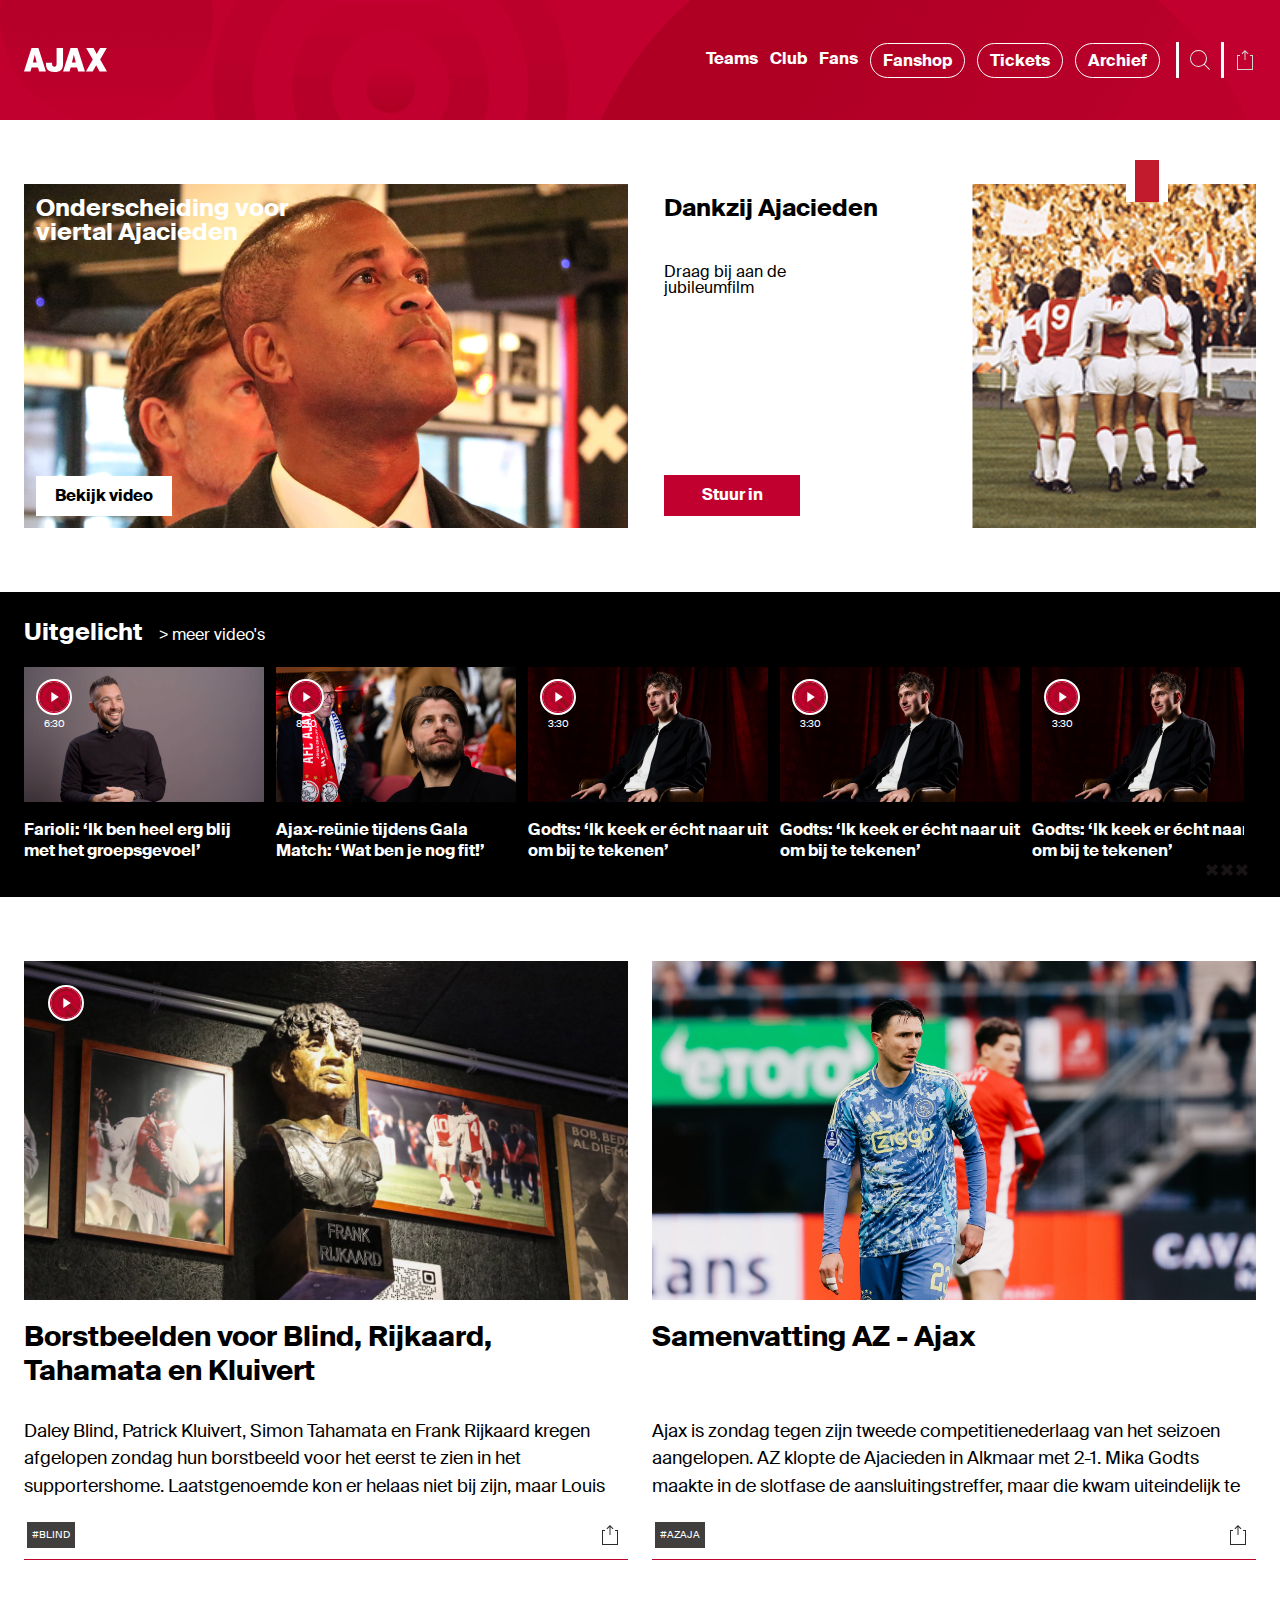
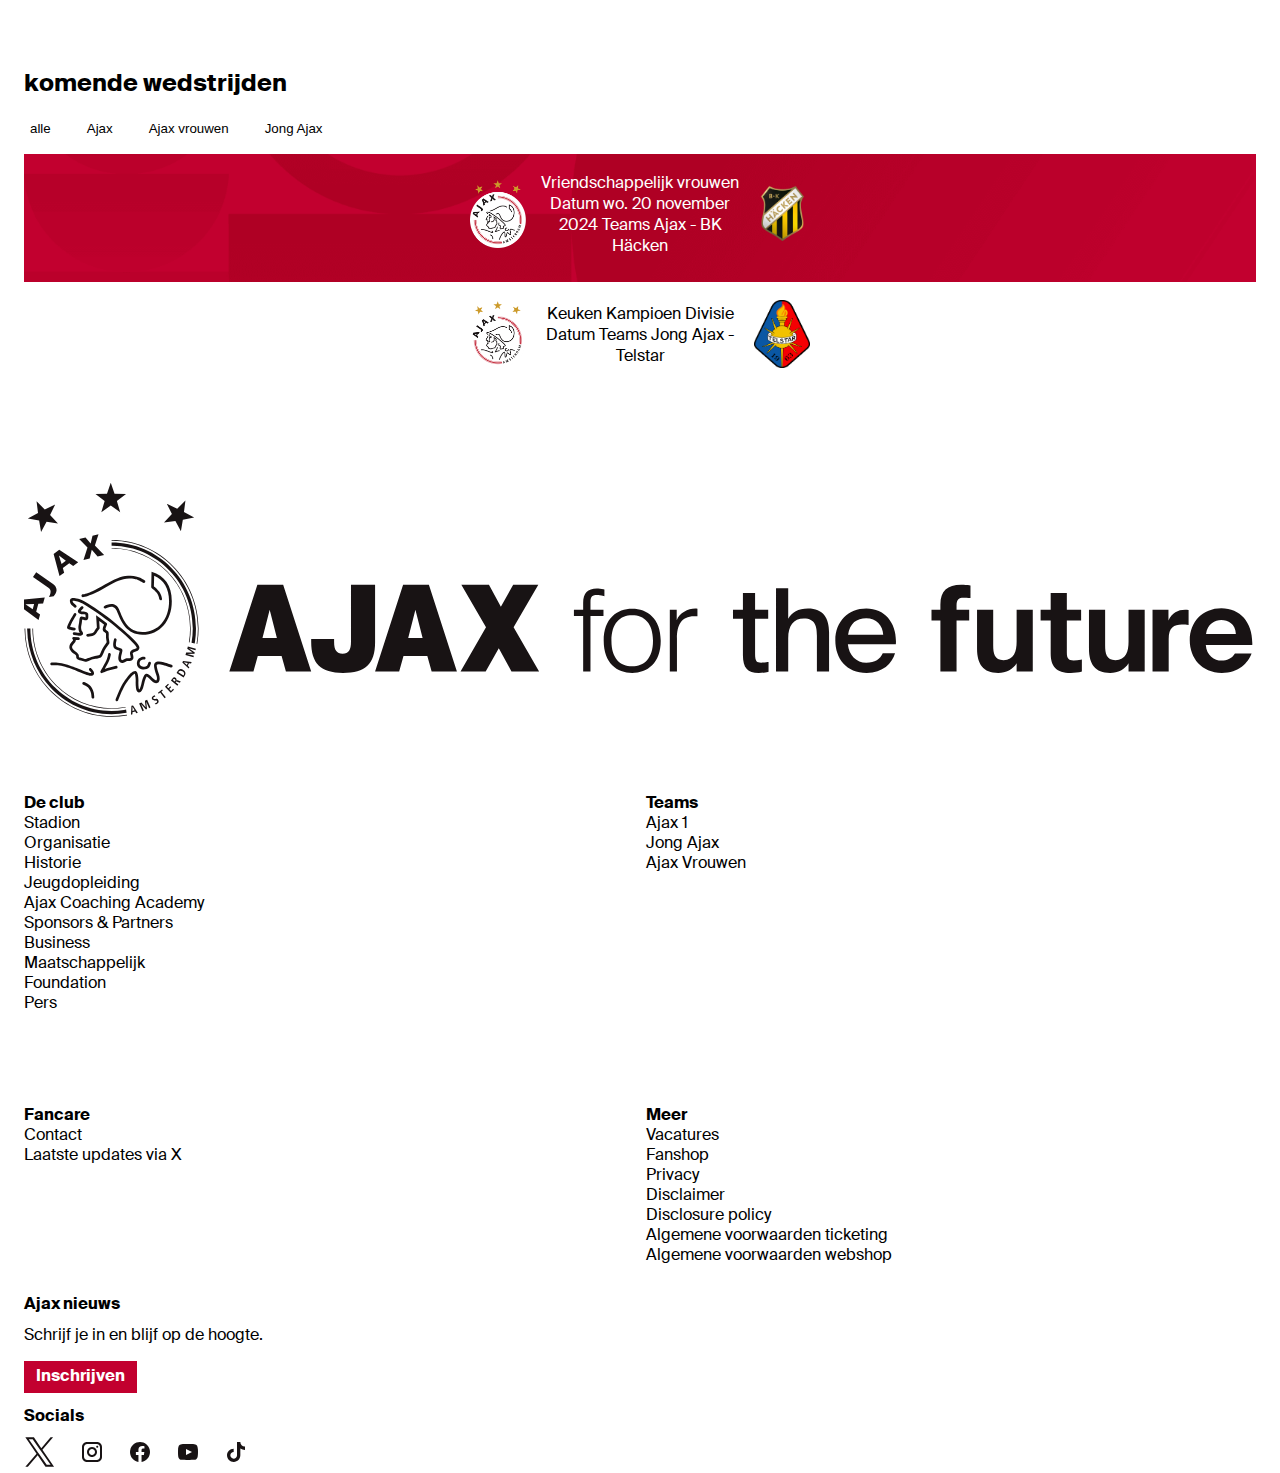
==== commit 47a78e07: "final" ====
--- a/index.html
+++ b/index.html
@@ -15,6 +15,9 @@
         <nav>
             <button><img src="images/ajax-zoeken-header.svg" alt="zoek-icoon"></button>
             <button aria-hidden="true"><img src="images/ajax-hamburger-header.svg" alt="hamburger-menu"></button>
+			<button id="header-share-button" data-share-count="0">
+                <img src="images/deel-button-ajax.svg" alt="deel icoontje"> 
+            </button>
             <ul>
                 <li><a class="active"href="#">Teams</a></li>
                 <li><a href="#">Club</a></li>
@@ -23,14 +26,22 @@
                 <li><a href="#">Tickets</a></li>
 				<li><a href="archief.html">Archief</a></li>
             </ul>
-			<form class="zoekbalk">
+			<form>
 				<input type="text" placeholder="" aria-label="Type hier...">
 				<button><img src="images/kruisje-zoekbalk.svg" alt="kruisje-zoekbalk"></button>
 			</form>
         </nav>
     </header>
 
-	
+	<section>
+		<img src="images/shirt-homepagina.svg" alt="logo shirt homepagina">
+	</section>
+
+	<section>
+		<img src="images/3-crosses-logo.svg" alt="3 crosses icon">
+	</section>
+
+
 	<main>
 		<section>
 			<article>
@@ -146,12 +157,10 @@
 				<img src="images/ajax-play-icon.svg" alt="play logo" class="play-icon">
 				<ul>
 					<li>#Blind</li>
-					<li>#Rijkaard</li>
-					<li>#Tahamata</li>
-					<li>#Kluivert</li>
-					<button>
+					<li><button>
 						<img src="images/deel-button-ajax.svg" alt="deel icoontje">
 					</button>
+					</li>
 				</ul>
 			<img src="images/ajax-borstbeeldrijkaard.jpg" alt="foto beeld van Rijkaard">
 		</article>
@@ -161,9 +170,9 @@
             <p>Ajax is zondag tegen zijn tweede competitienederlaag van het seizoen aangelopen. AZ klopte de Ajacieden in Alkmaar met 2-1. Mika Godts maakte in de slotfase de aansluitingstreffer, maar die kwam uiteindelijk te laat om een nederlaag nog af te wenden.</p>
             <ul>
                 <li>#azaja</li>
-                <button>
+                <li><button>
                     <img src="images/deel-button-ajax.svg" alt="deel icoontje">
-                </button>
+                </button></li>
             </ul>
             <img src="images/foto-archief-2.jpg" alt="foto van Berghuis">
         </article>
@@ -183,7 +192,7 @@
 				<img src="images/ajax-logo.png" alt="logo ajax">
 				<p>Vriendschappelijk vrouwen
 					Datum
-					<time datetime="wo. 20 november 2024"></time>
+					wo. 20 november 2024
 					Teams
 					Ajax - BK Häcken</p>
 				<img src="images/logo-hacken.png" alt="logo hacken">
--- a/styles/style.css
+++ b/styles/style.css
@@ -14,6 +14,7 @@
     --color-text-dark: black;
     --color-text-light: white;
     --color-background-light: #eee;
+    --color-transparant:rgba(255, 0, 0, 0);
 
     --font-family-bold: "suisseintl-bold", sans-serif;
     --font-family-regular: "suisseintl-regular", sans-serif;
@@ -29,9 +30,18 @@
         --color-text-light: white;
         --color-background-light: #181818;
         }
-    }
-
-
+}
+
+@media (prefers-contrast: more) {
+    :root {
+        --color-wit: #fff; 
+        --color-rood: #ff0000; 
+        --color-text-dark: #000; 
+        --color-text-light: #fff; 
+        --color-background-light: #000; 
+        --color-transparant: rgba(255, 255, 255, 0.5); 
+    }
+}
 
 /*********************/
 /* fonts */
@@ -60,6 +70,59 @@
     margin: 0;
 }
 
+/* shirt logo */
+
+body > section:nth-of-type(1){
+    display: none;
+}
+
+
+@media (min-width: 50em){
+body > section:nth-of-type(1){
+    top: 2.5rem;
+    position: relative;
+    display: flex;
+    -webkit-justify-content: flex-end;
+    justify-content: flex-end;
+    padding-right: 5rem;
+}
+
+body > section:nth-of-type(1) img{
+    width: 2.625rem;
+    height: 2.625rem;
+    margin-right:2rem;
+    position: fixed;
+    z-index: 4;
+}
+}
+
+/* 3 crosses logo */
+
+body > section:nth-of-type(2){
+    display: none;
+}
+
+
+@media (min-width: 50em){
+body > section:nth-of-type(2){
+    bottom: 0;
+    position: fixed;
+    display: flex;
+    justify-content: flex-end;
+    padding-right: 5rem;
+    height: auto;
+    width: 100%;
+    padding-bottom:1.5rem; 
+    z-index: 9;
+}
+
+body > section:nth-of-type(2) img{
+    width: 2.625rem;
+    height: .75rem;
+    margin-right:2rem;
+   
+}
+}
 
 /*********************/
 /* Header */
@@ -96,7 +159,8 @@
     list-style: none;
 }
 
-nav button {
+nav button:nth-last-of-type(2),
+nav button:nth-last-of-type(3) {
     display: flex;
     align-items: center;
     justify-content: center; 
@@ -110,6 +174,31 @@
     margin-left: var(--margin-small);
 }
 
+/* deel knop header */
+
+nav button:nth-last-of-type(1){
+    z-index: 3;
+    display: flex;
+    align-items: center;
+    justify-content: center; 
+    background-color: var(--color-transparant);
+    margin-left: var(--margin-small);
+    text-decoration: none;
+    border: none;
+    border-left: solid var(--color-wit);
+    padding-left: 1.5rem;
+    color: white;
+    margin-left: var(--margin-small);
+    height: 2.2rem;
+    width: 2.2rem;
+}
+
+nav button:nth-last-of-type(1) img{
+    filter: invert(1);
+}
+
+
+
 nav ul {
     position: fixed; 
     top: -100%; 
@@ -159,7 +248,16 @@
     content: url("../images/kruisje-header.svg");
 }
 
+
 @media (min-width: 38em) {
+    header{
+        height: 7.5rem;
+        background-color: #c2002f;
+        background-image: url(../images/ajax-achtergrond-image-header.png);
+        background-repeat: no-repeat;
+        background-size: 100vw auto;
+        background-position: 50% -7vw;
+    }
     nav ul {
         position: static;
         transform: none;
@@ -168,17 +266,82 @@
         height: auto;
         display: flex;
         flex-direction: row;
-        justify-content: flex-end;
+        justify-content: center;
+        align-items: center;
         padding: 0;
-    }
+        width: 100%;
+
+    }
+
+    nav ul li:nth-of-type(4),
+    nav ul li:nth-of-type(5),
+    nav ul li:nth-of-type(6){
+        padding: .375rem .75rem;
+        border: .0625rem solid #ffffff;
+        border-radius: 2rem;
+    }
+
+    nav ul li {
+        border-bottom: solid transparent; 
+        transition:0.3s ease;
+    }
+
+    nav ul li:nth-of-type(1):hover,
+    nav ul li:nth-of-type(2):hover,
+    nav ul li:nth-of-type(3):hover{
+        border-bottom-color: var(--color-wit);
+    }
+
+    nav ul li:nth-of-type(4):hover,
+    nav ul li:nth-of-type(5):hover,
+    nav ul li:nth-of-type(6):hover{
+        padding: .375rem .75rem;
+        border: .0625rem solid #ffffff;
+        background-color: var(--color-wit);
+        border-radius: 2rem;
+        color: var(--color-text-dark);
+    }
+
+    nav ul li:nth-of-type(4) a:hover,
+    nav ul li:nth-of-type(5) a:hover,
+    nav ul li:nth-of-type(6) a:hover{
+      color: var(--color-text-dark);
+    }
+
+
 
     nav ul a {
         color: var(--color-text-light);
         font-size: var(--font-size-klein);
     }
 
-    nav button {
+    nav button:nth-of-type(2) {
         display: none; 
+    }
+
+    nav button:nth-of-type(1) {
+        order: 1; 
+        background-color: var(--color-transparant); 
+        border-left: solid var(--color-wit);
+        border-radius: 0;
+        padding-left: 1rem;
+        margin-left: 1rem;
+    }
+
+    nav button:nth-of-type(1) img {
+        filter: invert(1);
+    }
+    nav button:nth-of-type(3) {
+        order: 2; 
+        background-color: var(--color-transparant); 
+        border-left: solid var(--color-wit);
+        border-radius: 0;
+        padding-left: 1rem;
+        margin-left: .6rem;
+    }
+
+    nav button:nth-of-type(3) img {
+        filter: invert(1);
     }
 }
 
@@ -186,7 +349,7 @@
     content: url("../images/kruisje-header.svg");
 }
 
-nav .zoekbalk {
+nav form {
     position: fixed;             
     top: -100%;                  
     left: 0;
@@ -196,18 +359,18 @@
     flex-direction: column; 
     margin-top: 4.6em;       
     gap: var(--margin-small);              
-    z-index: 1;                
+    z-index: 2;                
     padding: var(--margin-small);
     background-color: var(--color-wit);
 }
 
-nav.toonZoek .zoekbalk {
+nav.toonZoek form {
     display: flex; 
     top: 0;   
     padding: 0;          
 }
 
-nav .zoekbalk input {
+nav form input {
     border: none;
     font-size: var(--font-size-normaal);
     font-weight: 300;
@@ -218,7 +381,7 @@
     background: var(--color-background-light);
 }
 
-nav .zoekbalk button {
+nav form button {
     position: absolute;
     right: var(--margin-medium);
     top: var(--margin-small);
--- a/styles/homepage.css
+++ b/styles/homepage.css
@@ -6,28 +6,31 @@
 
 main > section:nth-of-type(1) {
     display: grid;
-    grid-template-columns: 1fr 1fr;
+    grid-template-columns: 1fr;
     row-gap: var(--margin-medium);
-    column-gap: var(--margin-medium);
-}
-
-@media (max-width: 50em) {
-    main > section:nth-of-type(1) article:nth-of-type(1) {
-        grid-row-start: 1;
-        display: block;
-        margin-bottom: var(--margin-small);
+}
+
+main > section:nth-of-type(1) article:nth-of-type(1) {
+    grid-row-start: 1;
+    display: block;
+    margin-bottom: var(--margin-small);
+}
+
+main > section:nth-of-type(1) article:nth-of-type(2) {
+    grid-row-start: 2;
+}
+
+
+@media (min-width: 50em) {
+    main > section:nth-of-type(1) {
+        grid-template-columns: 1fr 1fr;
+        column-gap: var(--margin-medium);
     }
-}
-
-@media (max-width: 50em) {
+
+    main > section:nth-of-type(1) article:nth-of-type(1),
     main > section:nth-of-type(1) article:nth-of-type(2) {
-        grid-row-start: 2;
-    }
-}
-
-@media (max-width: 50em) {
-    main > section:nth-of-type(1) {
-        grid-template-columns: 1fr max-content;
+        grid-row-start: auto;
+        margin-bottom: 0; 
     }
 }
 
@@ -56,6 +59,7 @@
     margin-left: var(--margin-small);
     margin-top: var(--margin-small);
     line-height: 1em;
+    max-width: 18.125rem;
 }
 
 main > section:nth-of-type(1) article:nth-of-type(1) a {
@@ -106,7 +110,7 @@
     margin-top: var(--margin-small);
     line-height: 1em;
     margin-left: var(--margin-small);
-    max-width: 30%;
+    max-width: 18.125rem;
 }
 
 main > section:nth-of-type(1) article:nth-of-type(2) p {
@@ -163,10 +167,9 @@
 
 main > section:nth-of-type(2) h2 {
     color: var(--color-wit);
-    display: inline-block;
+    display: inline-block;  /*chatgbt */
     margin-right: var(--margin-small);
     font-family: var(--font-family-bold);
-    margin-left: var(--margin-small);
     margin-top: 0;
 }
 
@@ -186,10 +189,10 @@
     margin-right: var(--margin-small);
     margin-left: 0;
     margin-top: 0;
-    padding-left: var(--margin-small);
     gap: var(--margin-small);
     margin-bottom: 0;
     padding-bottom: var(--margin-small);
+    padding-left: 0;
 }
 
 main > section:nth-of-type(2) li {
@@ -241,6 +244,7 @@
 /*********************/
 /* Section 3 */
 /*********************/
+
 main > section:nth-of-type(3) {
     display: grid;
     grid-template-columns: 1fr;
@@ -269,7 +273,7 @@
     color: var(--color-text-dark);
     background-color: var(--color-wit);
     font-family: var(--font-family-bold);
-    font-size: calc(var(--font-size-groot) * 1.17); /* Vergroot iets ten opzichte van groot */
+    font-size: calc(var(--font-size-groot) * 1.17); /* Vergroot iets ten opzichte van groot chatgbt*/
     line-height: 1.2;
 }
 
@@ -281,11 +285,10 @@
     font-family: var(--font-family-regular);
     line-height: 1.53;
     font-size: var(--font-size-normaal);
-    display: -webkit-box;
-    -webkit-box-orient: vertical;
-    overflow: hidden;
-    -webkit-line-clamp: 3;
-    max-height: calc(1.5em * 3);
+    -webkit-box-orient: vertical; /* chatgbt */
+    overflow: hidden; /* chatgbt */
+    -webkit-line-clamp: 3; /* chatgbt */
+    max-height: calc(1.5em * 3); /* chatgbt */
 }
 
 main > section:nth-of-type(3) article ul {
@@ -295,12 +298,12 @@
     list-style: none;
     padding-left: 0;
     margin: 0;
-    gap: calc(var(--margin-small) / 2);
-    padding-bottom: calc(var(--margin-small) / 2);
+    gap: calc(var(--margin-small) / 2); /* chatgbt */
+    padding-bottom: calc(var(--margin-small) / 2); /* chatgbt */
     border-bottom: 0.0625rem solid var(--color-rood);
 }
 
-main > section:nth-of-type(3) article li {
+main > section:nth-of-type(3) article li:nth-of-type(1) {
     border: solid;
     background-color: #413e3e;
     color: var(--color-text-light);
@@ -309,20 +312,38 @@
     font-weight: 300;
     font-size: 0.625rem;
     line-height: 1.2;
-    margin-right: 0.2rem;
+    margin-right: 0.2rem;        
     padding: 0.4375rem 0.3125rem;
-}
-
-main > section:nth-of-type(3) article button {
-    display: flex;
-    justify-content: center;
-    align-items: flex-end;
+    margin-right: auto;
+}
+
+/* deel button active */
+
+main > section:nth-of-type(3) article li button {
+    display: flex;             
+    justify-content: center;    
+    align-items: flex-end;        
+    border: none;              
+    background-color: var(--color-wit);               
+    padding: calc(var(--margin-small) / 2);           
+    height: auto;
+    margin-left: auto;        
+}
+
+
+main > section:nth-of-type(3) article li button.active {
+    background-color: var(--color-rood);
+    color: white;
     border: none;
-    background-color: var(--color-wit);
-    padding: calc(var(--margin-small) / 2);
-    height: auto;
-    margin-left: auto;
-}
+    border-radius: 100%;
+}
+
+main > section:nth-of-type(3) article li button.active img{
+    filter: invert(1);
+}
+
+
+
 
 main > section:nth-of-type(3) article .play-icon {
     position: absolute;
@@ -343,8 +364,6 @@
     display: block;
     order: -1;
 }
-
-
 
 @media (min-width: 50em) {
     main > section:nth-of-type(3) article:nth-of-type(1) {
@@ -436,6 +455,9 @@
     margin: 0;
 }
 
+
+/* section 2 in section 4*/
+
 main > section:nth-of-type(4) section:nth-of-type(2){
     display: flex;
     align-items: center;
